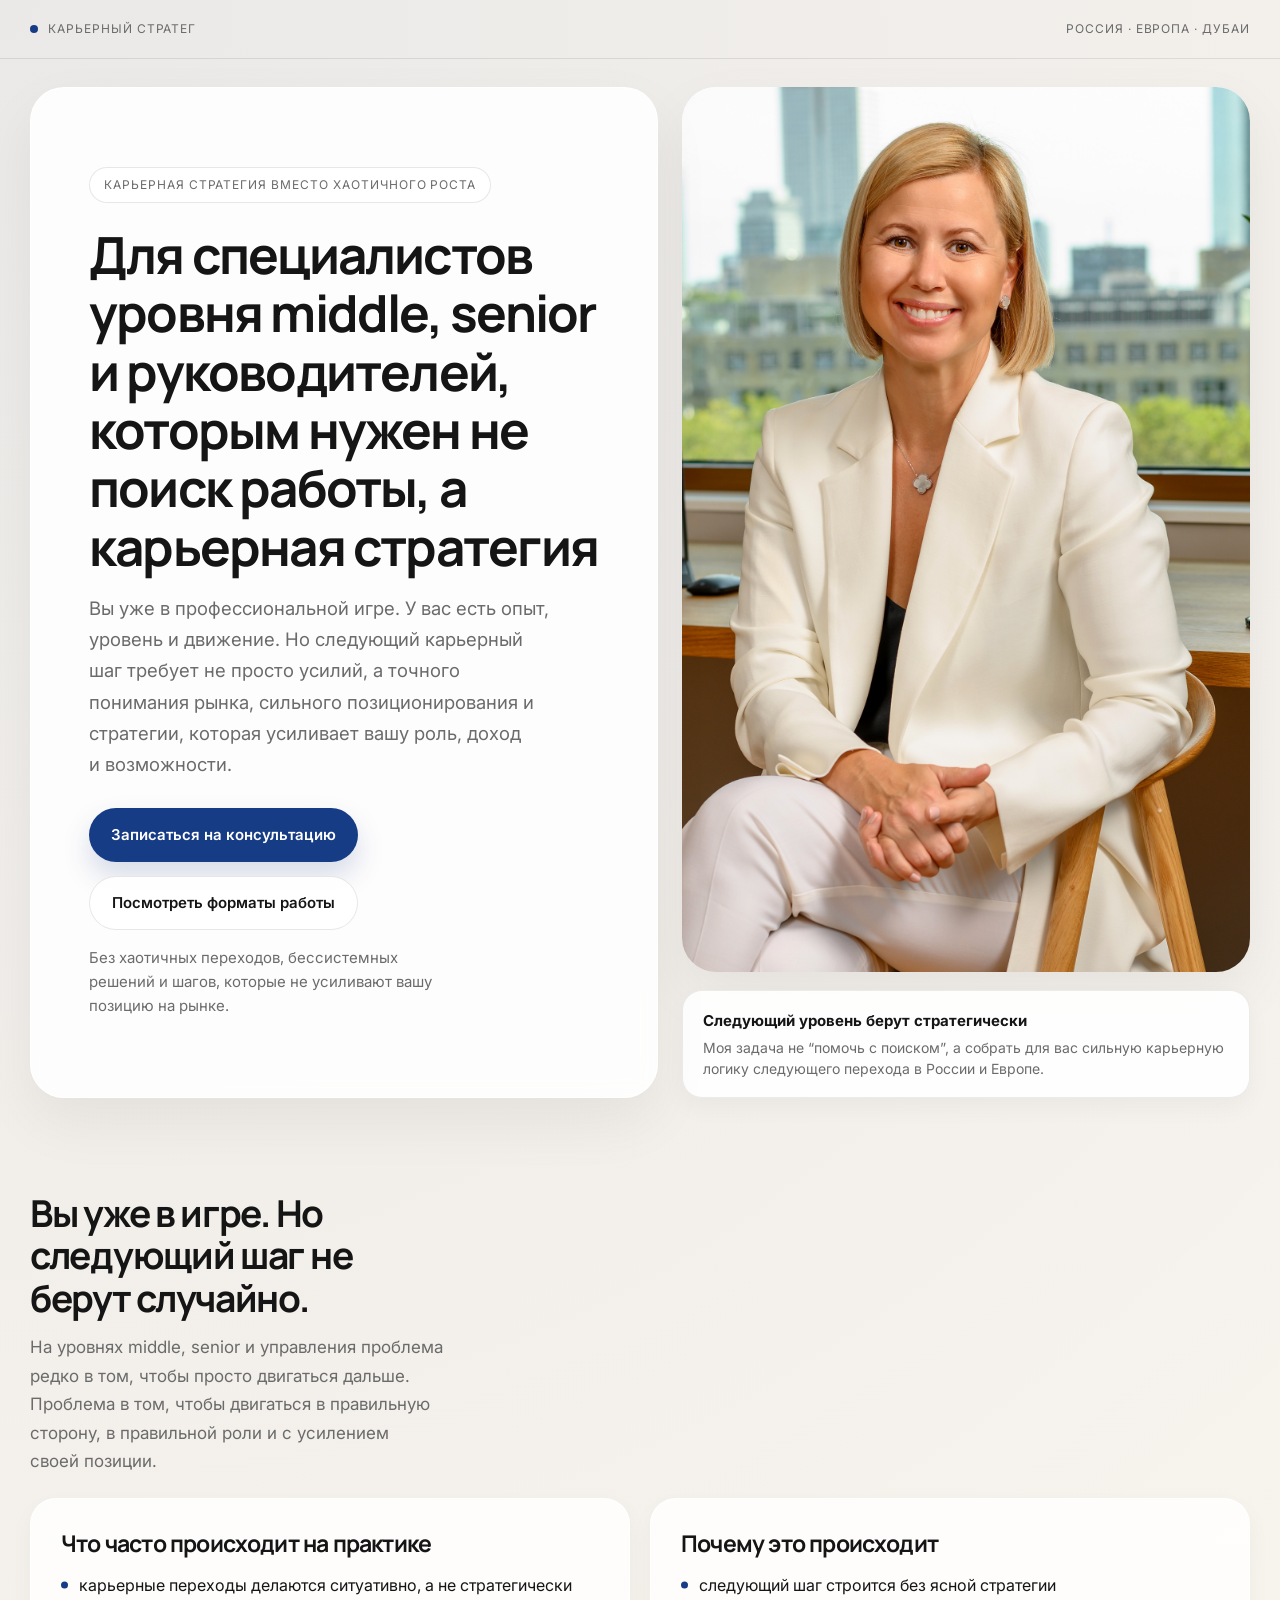
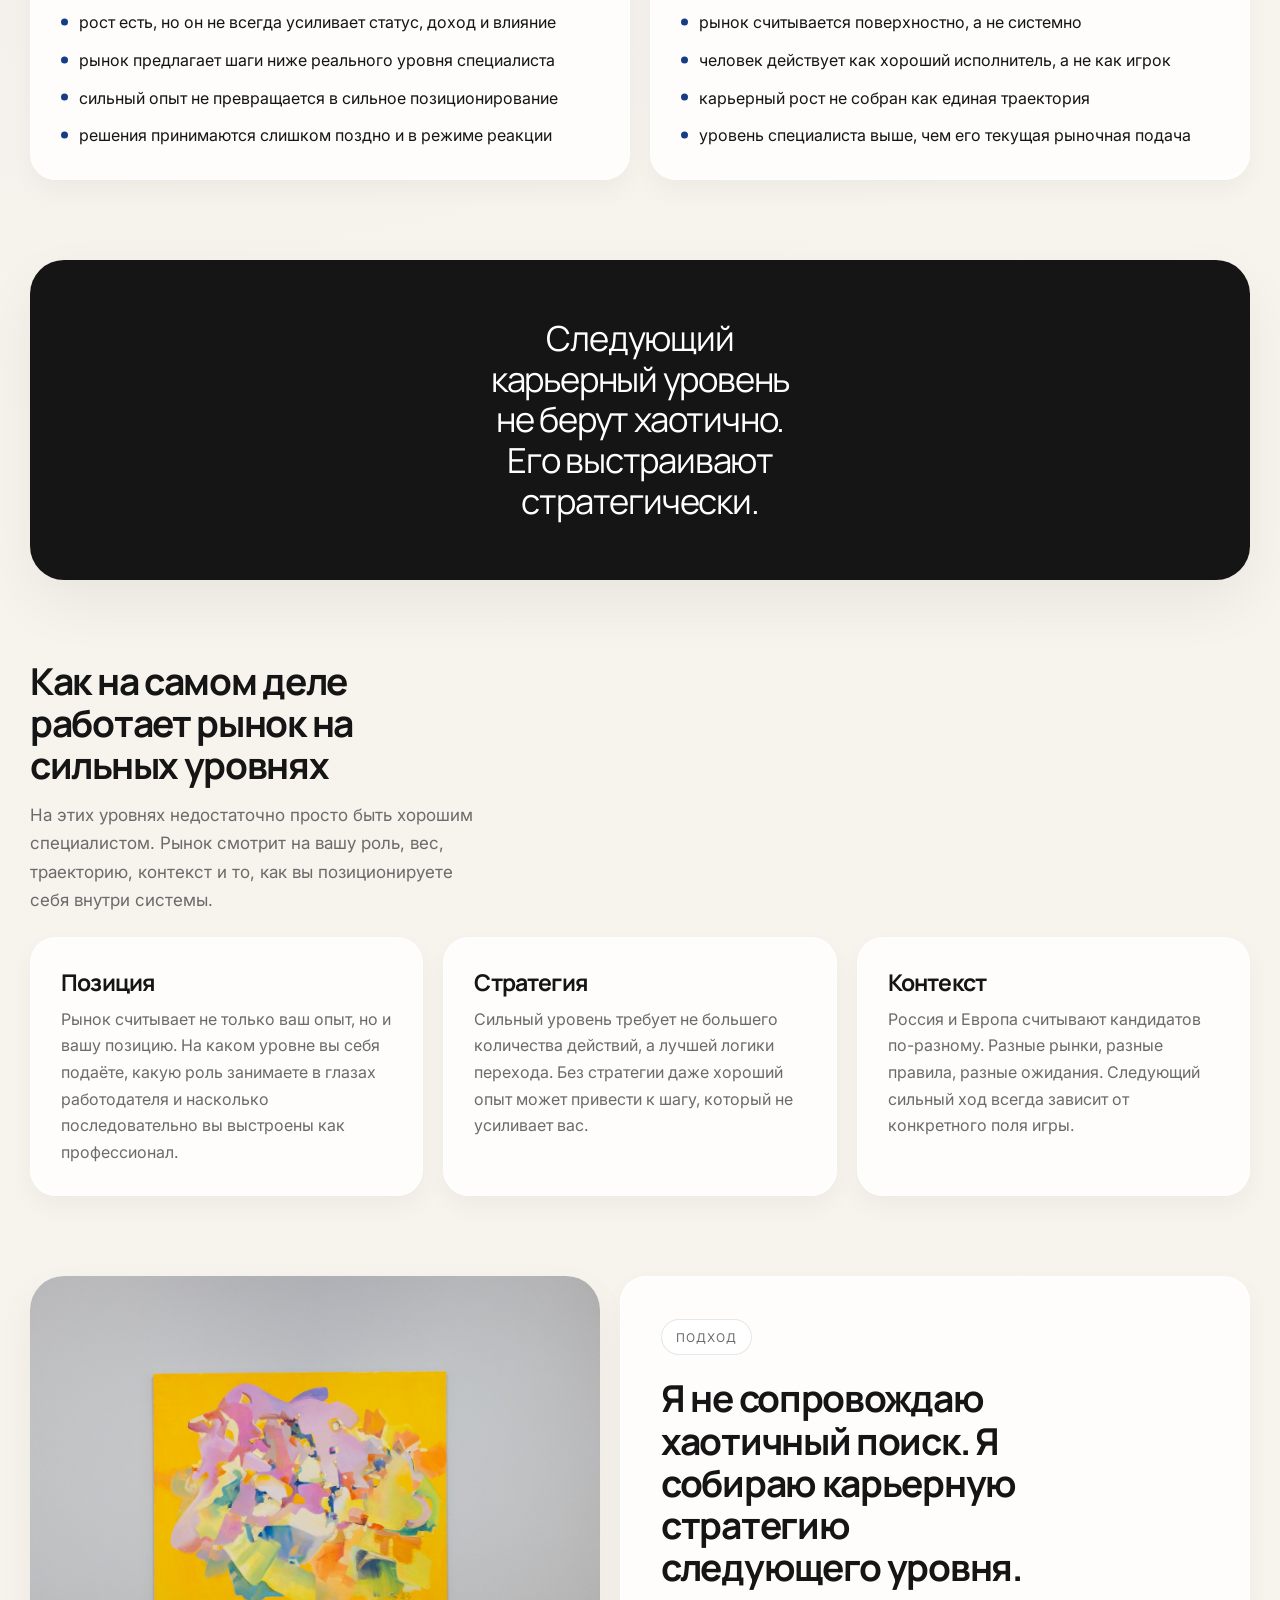
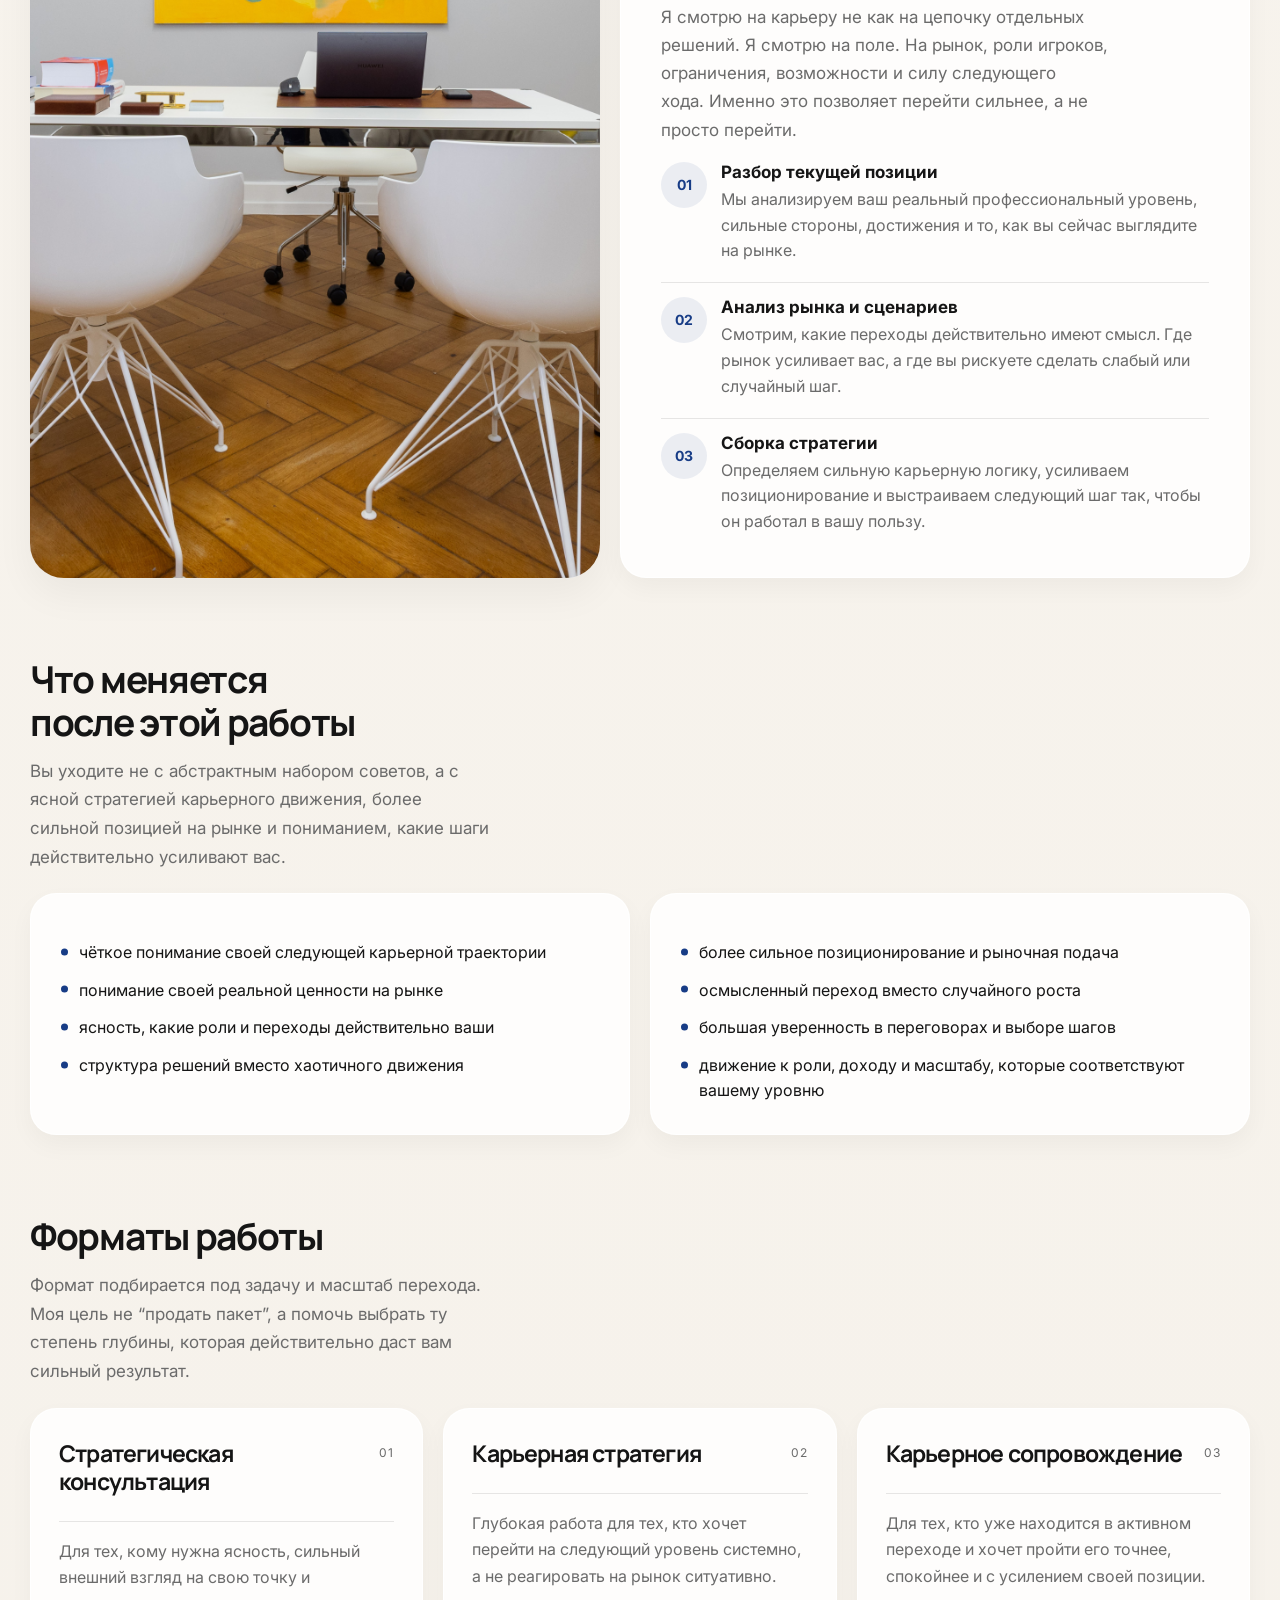
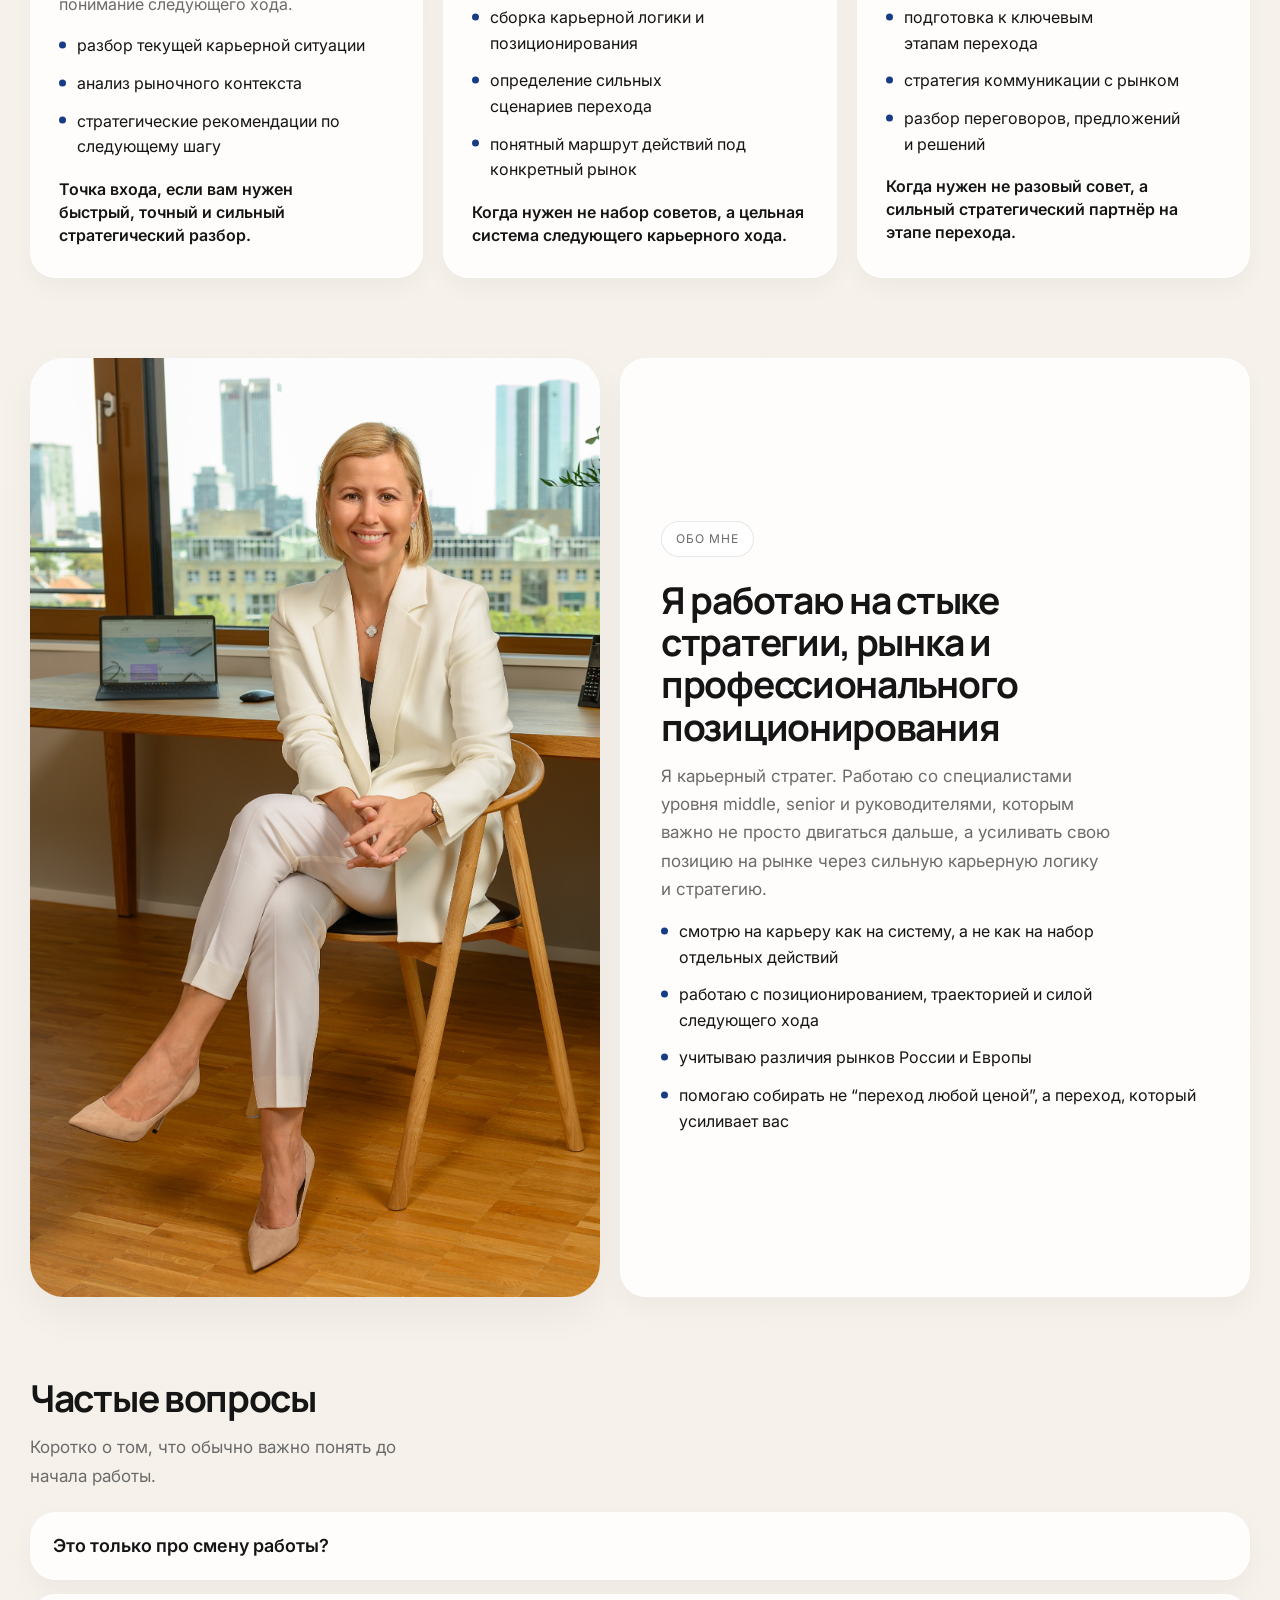
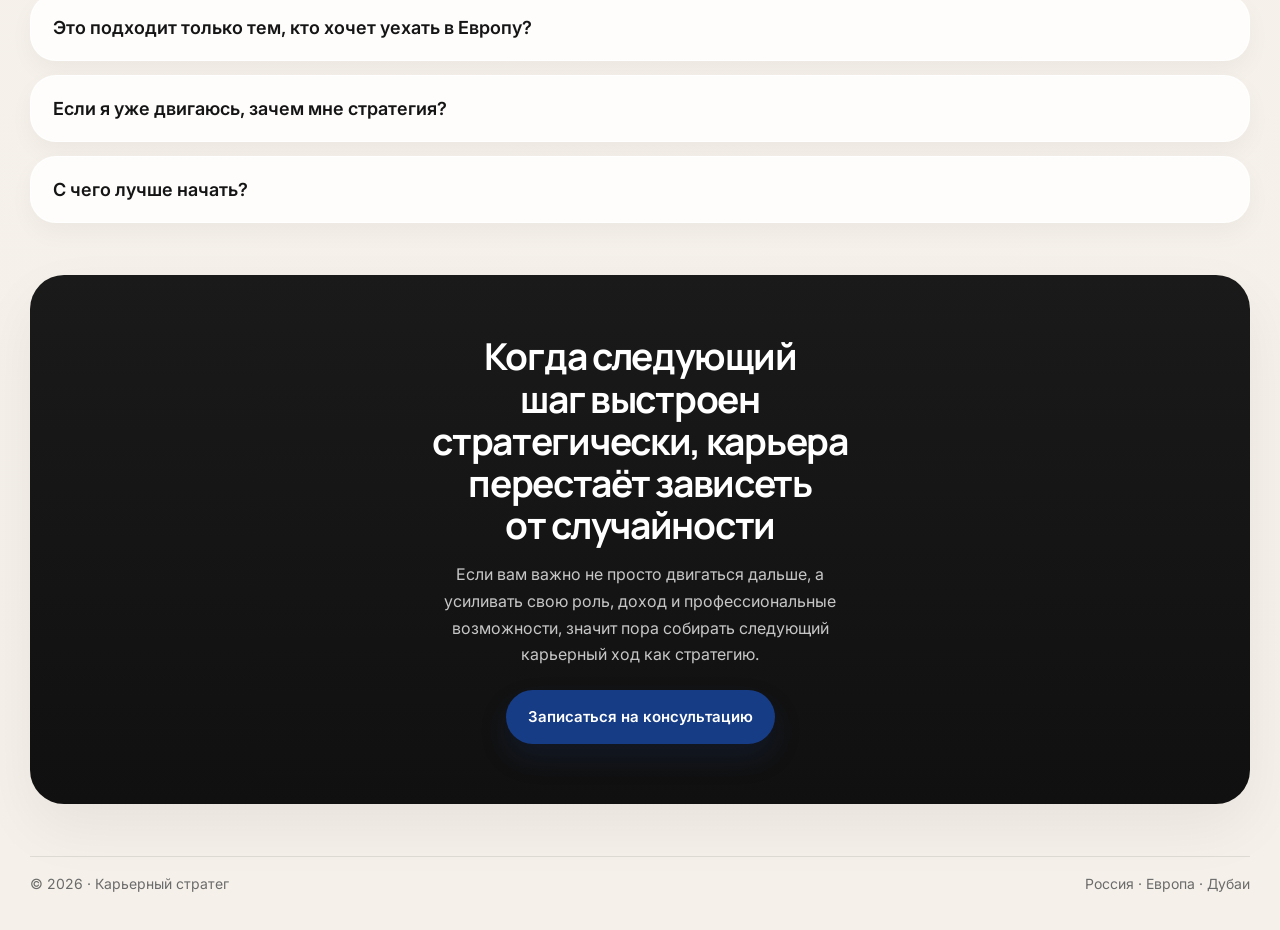
==== index.html @ 6b9dd69e "Update index.html" ====
<!doctype html>
<html lang="ru">
<head>
  <meta charset="utf-8">
  <meta name="viewport" content="width=device-width, initial-scale=1, viewport-fit=cover">
  <title>Карьерный стратег. Карьерная стратегия для специалистов уровня middle, senior и руководителей</title>
  <meta name="description" content="Карьерная стратегия для специалистов уровня middle, senior и руководителей. Помогаю выстраивать следующий карьерный шаг осмысленно, усиливать позицию на рынке и двигаться в России и Европе стратегически, а не хаотично.">

  <meta property="og:title" content="Карьерная стратегия для специалистов уровня middle, senior и руководителей">
  <meta property="og:description" content="Следующий карьерный шаг требует не хаотичных действий, а стратегии, понимания рынка и сильного позиционирования.">
  <meta property="og:image" content="photo_hero.jpg">
  <meta property="og:type" content="website">
  <meta property="og:url" content="https://yourname.github.io/your-repo/">

  <link rel="icon" type="image/png" href="favicon.png">
  <link rel="preconnect" href="https://fonts.gstatic.com" crossorigin>
  <link href="https://fonts.googleapis.com/css2?family=Inter:wght@400;500;600;700&family=Manrope:wght@500;600;700;800&display=swap" rel="stylesheet">

  <style>
    :root {
      --bg: #f5f1ea;
      --paper: #fbf8f3;
      --surface: rgba(255,255,255,0.88);
      --surface-solid: #ffffff;
      --text: #151515;
      --muted: #6b6b6b;
      --line: rgba(21,21,21,0.10);
      --accent: #173c86;
      --accent-dark: #12306c;
      --accent-soft: rgba(23,60,134,0.08);
      --shadow-xl: 0 24px 60px rgba(0,0,0,0.06);
      --shadow-lg: 0 16px 38px rgba(0,0,0,0.05);
      --shadow-md: 0 10px 24px rgba(0,0,0,0.04);
      --radius-xl: 34px;
      --radius-lg: 26px;
      --radius-md: 18px;
      --max: 1220px;
      --content: 700px;
    }

    * {
      box-sizing: border-box;
    }

    html {
      scroll-behavior: smooth;
    }

    body {
      margin: 0;
      font-family: "Inter", system-ui, -apple-system, BlinkMacSystemFont, "Segoe UI", sans-serif;
      color: var(--text);
      background:
        radial-gradient(circle at top left, rgba(23,60,134,0.06), transparent 28%),
        linear-gradient(180deg, #f8f4ee 0%, var(--bg) 100%);
      line-height: 1.6;
      -webkit-font-smoothing: antialiased;
      text-rendering: optimizeLegibility;
    }

    img {
      display: block;
      max-width: 100%;
    }

    a {
      color: inherit;
      text-decoration: none;
    }

    .wrap {
      width: min(100% - 32px, var(--max));
      margin: 0 auto;
    }

    .topbar {
      min-height: 58px;
      display: flex;
      align-items: center;
      justify-content: space-between;
      gap: 12px;
      font-size: 12px;
      color: var(--muted);
      text-transform: uppercase;
      letter-spacing: 0.08em;
    }

    .topbar-left {
      display: flex;
      align-items: center;
      gap: 10px;
    }

    .dot {
      width: 8px;
      height: 8px;
      border-radius: 999px;
      background: var(--accent);
      flex: 0 0 auto;
    }

    .separator {
      border-top: 1px solid var(--line);
    }

    h1, h2, h3 {
      margin: 0;
      font-family: "Manrope", "Inter", sans-serif;
      letter-spacing: -0.035em;
      line-height: 1.14;
      text-wrap: balance;
    }

    h1 {
      font-size: clamp(34px, 4vw, 54px);
      max-width: 15ch;
      margin-bottom: 18px;
    }

    h2 {
      font-size: clamp(26px, 2.9vw, 38px);
      max-width: 18ch;
      margin-bottom: 14px;
    }

    h3 {
      font-size: clamp(20px, 1.8vw, 24px);
      line-height: 1.22;
      margin-bottom: 10px;
    }

    p {
      margin: 0;
      text-wrap: pretty;
    }

    .hero {
      padding: 28px 0 54px;
    }

    .hero-shell {
      display: grid;
      grid-template-columns: 1.05fr 0.95fr;
      gap: 24px;
      align-items: stretch;
    }

    .hero-copy {
      min-height: 700px;
      border-radius: var(--radius-xl);
      padding: 60px 58px;
      background: var(--surface);
      border: 1px solid rgba(255,255,255,0.94);
      box-shadow: var(--shadow-xl);
      backdrop-filter: blur(8px);
      -webkit-backdrop-filter: blur(8px);
      display: flex;
      flex-direction: column;
      justify-content: center;
    }

    .eyebrow {
      display: inline-flex;
      width: fit-content;
      align-items: center;
      gap: 8px;
      min-height: 36px;
      padding: 0 14px;
      border-radius: 999px;
      border: 1px solid var(--line);
      background: rgba(255,255,255,0.92);
      color: var(--muted);
      font-size: 12px;
      text-transform: uppercase;
      letter-spacing: 0.08em;
      margin-bottom: 22px;
    }

    .hero-lead {
      max-width: 39ch;
      color: var(--muted);
      font-size: clamp(17px, 1.45vw, 20px);
      line-height: 1.68;
      margin-bottom: 28px;
    }

    .hero-note {
      max-width: 42ch;
      color: var(--muted);
      font-size: 15px;
      line-height: 1.6;
    }

    .cta-row {
      display: flex;
      flex-wrap: wrap;
      gap: 14px;
      margin-bottom: 16px;
    }

    .btn {
      display: inline-flex;
      align-items: center;
      justify-content: center;
      min-height: 54px;
      padding: 0 22px;
      border-radius: 999px;
      font-size: 15px;
      font-weight: 600;
      transition: transform 0.2s ease, background-color 0.2s ease, border-color 0.2s ease;
      white-space: nowrap;
    }

    .btn:hover {
      transform: translateY(-1px);
    }

    .btn-primary {
      background: var(--accent);
      color: #fff;
      box-shadow: 0 14px 28px rgba(23,60,134,0.18);
    }

    .btn-primary:hover {
      background: var(--accent-dark);
    }

    .btn-secondary {
      border: 1px solid var(--line);
      background: rgba(255,255,255,0.92);
      color: var(--text);
    }

    .hero-media {
      min-height: 700px;
      display: grid;
      grid-template-rows: 1fr auto;
      gap: 18px;
    }

    .hero-photo {
      overflow: hidden;
      border-radius: var(--radius-xl);
      box-shadow: var(--shadow-xl);
      background: var(--surface-solid);
    }

    .hero-photo img {
      width: 100%;
      height: 100%;
      object-fit: cover;
    }

    .hero-tag {
      padding: 18px 20px;
      border-radius: 20px;
      background: rgba(255,255,255,0.92);
      border: 1px solid rgba(21,21,21,0.08);
      box-shadow: var(--shadow-md);
    }

    .hero-tag strong {
      display: block;
      font-size: 15px;
      margin-bottom: 4px;
    }

    .hero-tag span {
      display: block;
      color: var(--muted);
      font-size: 14px;
      line-height: 1.5;
    }

    .section {
      padding: 40px 0;
    }

    .section-head {
      max-width: var(--content);
      margin-bottom: 22px;
    }

    .section-intro {
      max-width: 42ch;
      color: var(--muted);
      font-size: 17px;
      line-height: 1.68;
    }

    .split-2,
    .split-3,
    .image-text,
    .photo-section,
    .results-wrap,
    .services {
      display: grid;
      gap: 20px;
    }

    .split-2 {
      grid-template-columns: repeat(2, minmax(0, 1fr));
    }

    .split-3 {
      grid-template-columns: repeat(3, minmax(0, 1fr));
    }

    .box,
    .editorial-copy,
    .about-copy,
    .service,
    .faq details {
      background: rgba(255,255,255,0.84);
      border: 1px solid rgba(255,255,255,0.94);
      box-shadow: var(--shadow-md);
      border-radius: var(--radius-lg);
    }

    .box {
      padding: 30px;
    }

    .box p,
    .editorial-copy p,
    .about-copy p,
    .service p,
    .faq details p {
      color: var(--muted);
      line-height: 1.66;
    }

    .list {
      list-style: none;
      padding: 0;
      margin: 16px 0 0;
      display: grid;
      gap: 12px;
    }

    .list li {
      position: relative;
      padding-left: 18px;
      text-wrap: pretty;
    }

    .list li::before {
      content: "";
      position: absolute;
      left: 0;
      top: 0.74em;
      width: 7px;
      height: 7px;
      border-radius: 999px;
      background: var(--accent);
      transform: translateY(-50%);
    }

    .statement-band {
      background: #151515;
      color: #fff;
      border-radius: var(--radius-xl);
      padding: 58px 36px;
      box-shadow: var(--shadow-xl);
    }

    .statement-band p {
      max-width: 18ch;
      margin: 0 auto;
      text-align: center;
      font-family: "Manrope", sans-serif;
      font-size: clamp(24px, 2.7vw, 36px);
      line-height: 1.18;
      letter-spacing: -0.035em;
      text-wrap: balance;
    }

    .image-text,
    .photo-section {
      grid-template-columns: 0.95fr 1.05fr;
      align-items: stretch;
    }

    .editorial-image {
      overflow: hidden;
      border-radius: var(--radius-xl);
      box-shadow: var(--shadow-lg);
      min-height: 560px;
      background: var(--surface-solid);
    }

    .editorial-image img {
      width: 100%;
      height: 100%;
      object-fit: cover;
    }

    .editorial-copy,
    .about-copy {
      padding: 42px 40px;
      display: flex;
      flex-direction: column;
      justify-content: center;
    }

    .numbered {
      display: grid;
      gap: 18px;
      margin-top: 18px;
    }

    .numbered-item {
      display: grid;
      grid-template-columns: 46px 1fr;
      gap: 14px;
      align-items: start;
      padding-top: 14px;
      border-top: 1px solid var(--line);
    }

    .numbered-item:first-child {
      border-top: none;
      padding-top: 0;
    }

    .num {
      width: 46px;
      height: 46px;
      border-radius: 999px;
      display: inline-flex;
      align-items: center;
      justify-content: center;
      background: var(--accent-soft);
      color: var(--accent);
      font-weight: 700;
      font-size: 14px;
    }

    .num-copy strong {
      display: block;
      font-size: 17px;
      margin-bottom: 4px;
      line-height: 1.22;
    }

    .num-copy span {
      display: block;
      color: var(--muted);
      line-height: 1.62;
      text-wrap: pretty;
    }

    .services {
      grid-template-columns: repeat(3, minmax(0, 1fr));
    }

    .service {
      padding: 30px 28px;
      min-height: 100%;
    }

    .service-top {
      display: flex;
      justify-content: space-between;
      gap: 12px;
      align-items: start;
      margin-bottom: 16px;
      padding-bottom: 16px;
      border-bottom: 1px solid var(--line);
    }

    .service-id {
      font-size: 12px;
      text-transform: uppercase;
      letter-spacing: 0.08em;
      color: var(--muted);
      white-space: nowrap;
      margin-top: 4px;
    }

    .service-note {
      margin-top: 18px;
      font-weight: 600;
      color: var(--text);
      line-height: 1.44;
      text-wrap: pretty;
    }

    .results-wrap {
      grid-template-columns: 1fr 1fr;
    }

    .faq {
      display: grid;
      gap: 14px;
    }

    .faq details {
      padding: 20px 22px;
    }

    .faq summary {
      cursor: pointer;
      list-style: none;
      font-weight: 600;
      font-size: 18px;
      line-height: 1.4;
      text-wrap: pretty;
    }

    .faq summary::-webkit-details-marker {
      display: none;
    }

    .faq details p {
      margin-top: 14px;
    }

    .final {
      padding: 12px 0 52px;
    }

    .final-box {
      background: linear-gradient(180deg, #1a1a1a 0%, #101010 100%);
      color: #fff;
      border-radius: 34px;
      padding: 60px 28px;
      text-align: center;
      box-shadow: var(--shadow-xl);
    }

    .final-box h2 {
      max-width: 18ch;
      margin: 0 auto 14px;
      color: #fff;
    }

    .final-box p {
      max-width: 42ch;
      margin: 0 auto 22px;
      color: rgba(255,255,255,0.76);
      line-height: 1.68;
    }

    .footer {
      padding: 0 0 34px;
      color: var(--muted);
      font-size: 14px;
    }

    .footer-line {
      display: flex;
      justify-content: space-between;
      gap: 14px;
      flex-wrap: wrap;
      padding-top: 16px;
      border-top: 1px solid var(--line);
    }

    @media (max-width: 1120px) {
      .hero-shell,
      .image-text,
      .photo-section,
      .services,
      .results-wrap,
      .split-3 {
        grid-template-columns: 1fr;
      }

      .split-2 {
        grid-template-columns: 1fr;
      }

      .hero-copy,
      .hero-media,
      .editorial-image {
        min-height: unset;
      }

      h1 {
        max-width: 16ch;
      }
    }

    @media (max-width: 720px) {
      .wrap {
        width: min(100% - 20px, var(--max));
      }

      .topbar {
        min-height: 48px;
        font-size: 11px;
      }

      .hero {
        padding: 18px 0 30px;
      }

      .section {
        padding: 24px 0;
      }

      h1 {
        font-size: 34px;
        line-height: 1.16;
        max-width: 17ch;
      }

      h2 {
        font-size: 27px;
        line-height: 1.18;
        max-width: 19ch;
      }

      h3 {
        font-size: 20px;
        line-height: 1.22;
      }

      .hero-copy,
      .editorial-copy,
      .about-copy,
      .box,
      .service,
      .faq details,
      .final-box,
      .statement-band {
        padding: 22px;
        border-radius: 22px;
      }

      .hero-copy {
        min-height: unset;
      }

      .hero-media {
        min-height: unset;
      }

      .hero-photo,
      .editorial-image {
        min-height: 340px;
      }

      .hero-lead,
      .section-intro,
      .final-box p,
      .hero-note {
        font-size: 16px;
      }

      .cta-row {
        flex-direction: column;
      }

      .btn {
        width: 100%;
      }

      .numbered-item {
        grid-template-columns: 40px 1fr;
      }

      .num {
        width: 40px;
        height: 40px;
      }

      .statement-band p {
        font-size: 26px;
        max-width: 16ch;
      }

      .footer-line {
        flex-direction: column;
      }
    }
  </style>
</head>
<body>

  <div class="wrap topbar" role="banner">
    <div class="topbar-left">
      <span class="dot" aria-hidden="true"></span>
      <span>Карьерный стратег</span>
    </div>
    <span>Россия · Европа · Дубаи</span>
  </div>
  <div class="separator" aria-hidden="true"></div>

  <header class="hero wrap" id="home">
    <div class="hero-shell">
      <div class="hero-copy">
        <div class="eyebrow">Карьерная стратегия вместо хаотичного роста</div>
        <h1>Для специалистов уровня middle, senior и руководителей, которым нужен не поиск работы, а карьерная стратегия</h1>
        <p class="hero-lead">
          Вы уже в профессиональной игре. У вас есть опыт, уровень и движение. Но следующий карьерный шаг требует не просто усилий, а точного понимания рынка, сильного позиционирования и стратегии, которая усиливает вашу роль, доход и возможности.
        </p>
        <div class="cta-row">
          <a class="btn btn-primary" href="https://t.me/YOUR_TELEGRAM_LINK" rel="noopener">Записаться на консультацию</a>
          <a class="btn btn-secondary" href="#services">Посмотреть форматы работы</a>
        </div>
        <div class="hero-note">
          Без хаотичных переходов, бессистемных решений и шагов, которые не усиливают вашу позицию на рынке.
        </div>
      </div>

      <div class="hero-media">
        <div class="hero-photo">
          <img src="photo_hero.jpg" alt="Карьерный стратег. Консультационная страница для специалистов уровня middle, senior и руководителей">
        </div>
        <div class="hero-tag">
          <strong>Следующий уровень берут стратегически</strong>
          <span>Моя задача не “помочь с поиском”, а собрать для вас сильную карьерную логику следующего перехода в России и Европе.</span>
        </div>
      </div>
    </div>
  </header>

  <section class="section wrap" id="entry">
    <div class="section-head">
      <h2>Вы уже в игре. Но следующий шаг не берут случайно.</h2>
      <p class="section-intro">
        На уровнях middle, senior и управления проблема редко в том, чтобы просто двигаться дальше. Проблема в том, чтобы двигаться в правильную сторону, в правильной роли и с усилением своей позиции.
      </p>
    </div>

    <div class="split-2">
      <div class="box">
        <h3>Что часто происходит на практике</h3>
        <ul class="list">
          <li>карьерные переходы делаются ситуативно, а не стратегически</li>
          <li>рост есть, но он не всегда усиливает статус, доход и влияние</li>
          <li>рынок предлагает шаги ниже реального уровня специалиста</li>
          <li>сильный опыт не превращается в сильное позиционирование</li>
          <li>решения принимаются слишком поздно и в режиме реакции</li>
        </ul>
      </div>

      <div class="box">
        <h3>Почему это происходит</h3>
        <ul class="list">
          <li>следующий шаг строится без ясной стратегии</li>
          <li>рынок считывается поверхностно, а не системно</li>
          <li>человек действует как хороший исполнитель, а не как игрок</li>
          <li>карьерный рост не собран как единая траектория</li>
          <li>уровень специалиста выше, чем его текущая рыночная подача</li>
        </ul>
      </div>
    </div>
  </section>

  <section class="section wrap" id="statement">
    <div class="statement-band">
      <p>Следующий карьерный уровень не берут хаотично. Его выстраивают стратегически.</p>
    </div>
  </section>

  <section class="section wrap" id="market">
    <div class="section-head">
      <h2>Как на самом деле работает рынок на сильных уровнях</h2>
      <p class="section-intro">
        На этих уровнях недостаточно просто быть хорошим специалистом. Рынок смотрит на вашу роль, вес, траекторию, контекст и то, как вы позиционируете себя внутри системы.
      </p>
    </div>

    <div class="split-3">
      <div class="box">
        <h3>Позиция</h3>
        <p>Рынок считывает не только ваш опыт, но и вашу позицию. На каком уровне вы себя подаёте, какую роль занимаете в глазах работодателя и насколько последовательно вы выстроены как профессионал.</p>
      </div>

      <div class="box">
        <h3>Стратегия</h3>
        <p>Сильный уровень требует не большего количества действий, а лучшей логики перехода. Без стратегии даже хороший опыт может привести к шагу, который не усиливает вас.</p>
      </div>

      <div class="box">
        <h3>Контекст</h3>
        <p>Россия и Европа считывают кандидатов по-разному. Разные рынки, разные правила, разные ожидания. Следующий сильный ход всегда зависит от конкретного поля игры.</p>
      </div>
    </div>
  </section>

  <section class="section wrap" id="approach">
    <div class="image-text">
      <div class="editorial-image">
        <img src="photo_consult.jpg" alt="Рабочее пространство карьерного стратега">
      </div>

      <div class="editorial-copy">
        <div class="eyebrow">Подход</div>
        <h2>Я не сопровождаю хаотичный поиск. Я собираю карьерную стратегию следующего уровня.</h2>
        <p class="section-intro" style="max-width:42ch;">
          Я смотрю на карьеру не как на цепочку отдельных решений. Я смотрю на поле. На рынок, роли игроков, ограничения, возможности и силу следующего хода. Именно это позволяет перейти сильнее, а не просто перейти.
        </p>

        <div class="numbered">
          <div class="numbered-item">
            <div class="num">01</div>
            <div class="num-copy">
              <strong>Разбор текущей позиции</strong>
              <span>Мы анализируем ваш реальный профессиональный уровень, сильные стороны, достижения и то, как вы сейчас выглядите на рынке.</span>
            </div>
          </div>

          <div class="numbered-item">
            <div class="num">02</div>
            <div class="num-copy">
              <strong>Анализ рынка и сценариев</strong>
              <span>Смотрим, какие переходы действительно имеют смысл. Где рынок усиливает вас, а где вы рискуете сделать слабый или случайный шаг.</span>
            </div>
          </div>

          <div class="numbered-item">
            <div class="num">03</div>
            <div class="num-copy">
              <strong>Сборка стратегии</strong>
              <span>Определяем сильную карьерную логику, усиливаем позиционирование и выстраиваем следующий шаг так, чтобы он работал в вашу пользу.</span>
            </div>
          </div>
        </div>
      </div>
    </div>
  </section>

  <section class="section wrap" id="results">
    <div class="section-head">
      <h2>Что меняется после этой работы</h2>
      <p class="section-intro">
        Вы уходите не с абстрактным набором советов, а с ясной стратегией карьерного движения, более сильной позицией на рынке и пониманием, какие шаги действительно усиливают вас.
      </p>
    </div>

    <div class="results-wrap">
      <div class="box">
        <ul class="list">
          <li>чёткое понимание своей следующей карьерной траектории</li>
          <li>понимание своей реальной ценности на рынке</li>
          <li>ясность, какие роли и переходы действительно ваши</li>
          <li>структура решений вместо хаотичного движения</li>
        </ul>
      </div>

      <div class="box">
        <ul class="list">
          <li>более сильное позиционирование и рыночная подача</li>
          <li>осмысленный переход вместо случайного роста</li>
          <li>большая уверенность в переговорах и выборе шагов</li>
          <li>движение к роли, доходу и масштабу, которые соответствуют вашему уровню</li>
        </ul>
      </div>
    </div>
  </section>

  <section class="section wrap" id="services">
    <div class="section-head">
      <h2>Форматы работы</h2>
      <p class="section-intro">
        Формат подбирается под задачу и масштаб перехода. Моя цель не “продать пакет”, а помочь выбрать ту степень глубины, которая действительно даст вам сильный результат.
      </p>
    </div>

    <div class="services">
      <article class="service">
        <div class="service-top">
          <h3>Стратегическая консультация</h3>
          <span class="service-id">01</span>
        </div>
        <p>Для тех, кому нужна ясность, сильный внешний взгляд на свою точку и понимание следующего хода.</p>
        <ul class="list">
          <li>разбор текущей карьерной ситуации</li>
          <li>анализ рыночного контекста</li>
          <li>стратегические рекомендации по следующему шагу</li>
        </ul>
        <div class="service-note">Точка входа, если вам нужен быстрый, точный и сильный стратегический разбор.</div>
      </article>

      <article class="service">
        <div class="service-top">
          <h3>Карьерная стратегия</h3>
          <span class="service-id">02</span>
        </div>
        <p>Глубокая работа для тех, кто хочет перейти на следующий уровень системно, а не реагировать на рынок ситуативно.</p>
        <ul class="list">
          <li>сборка карьерной логики и позиционирования</li>
          <li>определение сильных сценариев перехода</li>
          <li>понятный маршрут действий под конкретный рынок</li>
        </ul>
        <div class="service-note">Когда нужен не набор советов, а цельная система следующего карьерного хода.</div>
      </article>

      <article class="service">
        <div class="service-top">
          <h3>Карьерное сопровождение</h3>
          <span class="service-id">03</span>
        </div>
        <p>Для тех, кто уже находится в активном переходе и хочет пройти его точнее, спокойнее и с усилением своей позиции.</p>
        <ul class="list">
          <li>подготовка к ключевым этапам перехода</li>
          <li>стратегия коммуникации с рынком</li>
          <li>разбор переговоров, предложений и решений</li>
        </ul>
        <div class="service-note">Когда нужен не разовый совет, а сильный стратегический партнёр на этапе перехода.</div>
      </article>
    </div>
  </section>

  <section class="section wrap" id="about">
    <div class="photo-section">
      <div class="editorial-image">
        <img src="photo_natalia.jpg" alt="Карьерный стратег. Фото эксперта">
      </div>

      <div class="about-copy">
        <div class="eyebrow">Обо мне</div>
        <h2>Я работаю на стыке стратегии, рынка и профессионального позиционирования</h2>
        <p class="section-intro" style="max-width:42ch;">
          Я карьерный стратег. Работаю со специалистами уровня middle, senior и руководителями, которым важно не просто двигаться дальше, а усиливать свою позицию на рынке через сильную карьерную логику и стратегию.
        </p>
        <ul class="list">
          <li>смотрю на карьеру как на систему, а не как на набор отдельных действий</li>
          <li>работаю с позиционированием, траекторией и силой следующего хода</li>
          <li>учитываю различия рынков России и Европы</li>
          <li>помогаю собирать не “переход любой ценой”, а переход, который усиливает вас</li>
        </ul>
      </div>
    </div>
  </section>

  <section class="section wrap" id="faq">
    <div class="section-head">
      <h2>Частые вопросы</h2>
      <p class="section-intro">
        Коротко о том, что обычно важно понять до начала работы.
      </p>
    </div>

    <div class="faq">
      <details>
        <summary>Это только про смену работы?</summary>
        <p>Нет. Это про карьерную стратегию шире. Про следующий шаг, усиление позиции, выбор правильного рынка, повышение дохода, изменение роли и осмысленную траекторию роста.</p>
      </details>

      <details>
        <summary>Это подходит только тем, кто хочет уехать в Европу?</summary>
        <p>Нет. Работа строится как под российский рынок, так и под европейский контекст. Всё зависит от вашей цели, уровня и того, где следующий шаг будет для вас сильнее.</p>
      </details>

      <details>
        <summary>Если я уже двигаюсь, зачем мне стратегия?</summary>
        <p>Потому что движение и усиление, это не одно и то же. На сильных уровнях важен не просто следующий шаг, а его качество, направление и рыночный эффект.</p>
      </details>

      <details>
        <summary>С чего лучше начать?</summary>
        <p>Лучше всего начать со стратегической консультации. Она помогает увидеть картину целиком, убрать хаос и понять, какой формат работы действительно нужен именно вам.</p>
      </details>
    </div>
  </section>

  <section class="final wrap" id="final">
    <div class="final-box">
      <h2>Когда следующий шаг выстроен стратегически, карьера перестаёт зависеть от случайности</h2>
      <p>
        Если вам важно не просто двигаться дальше, а усиливать свою роль, доход и профессиональные возможности, значит пора собирать следующий карьерный ход как стратегию.
      </p>
      <div class="cta-row" style="justify-content:center; margin-bottom:0;">
        <a class="btn btn-primary" href="https://t.me/YOUR_TELEGRAM_LINK" rel="noopener">Записаться на консультацию</a>
      </div>
    </div>
  </section>

  <footer class="footer wrap">
    <div class="footer-line">
      <span>© 2026 · Карьерный стратег</span>
      <span>Россия · Европа · Дубаи</span>
    </div>
  </footer>

</body>
</html>
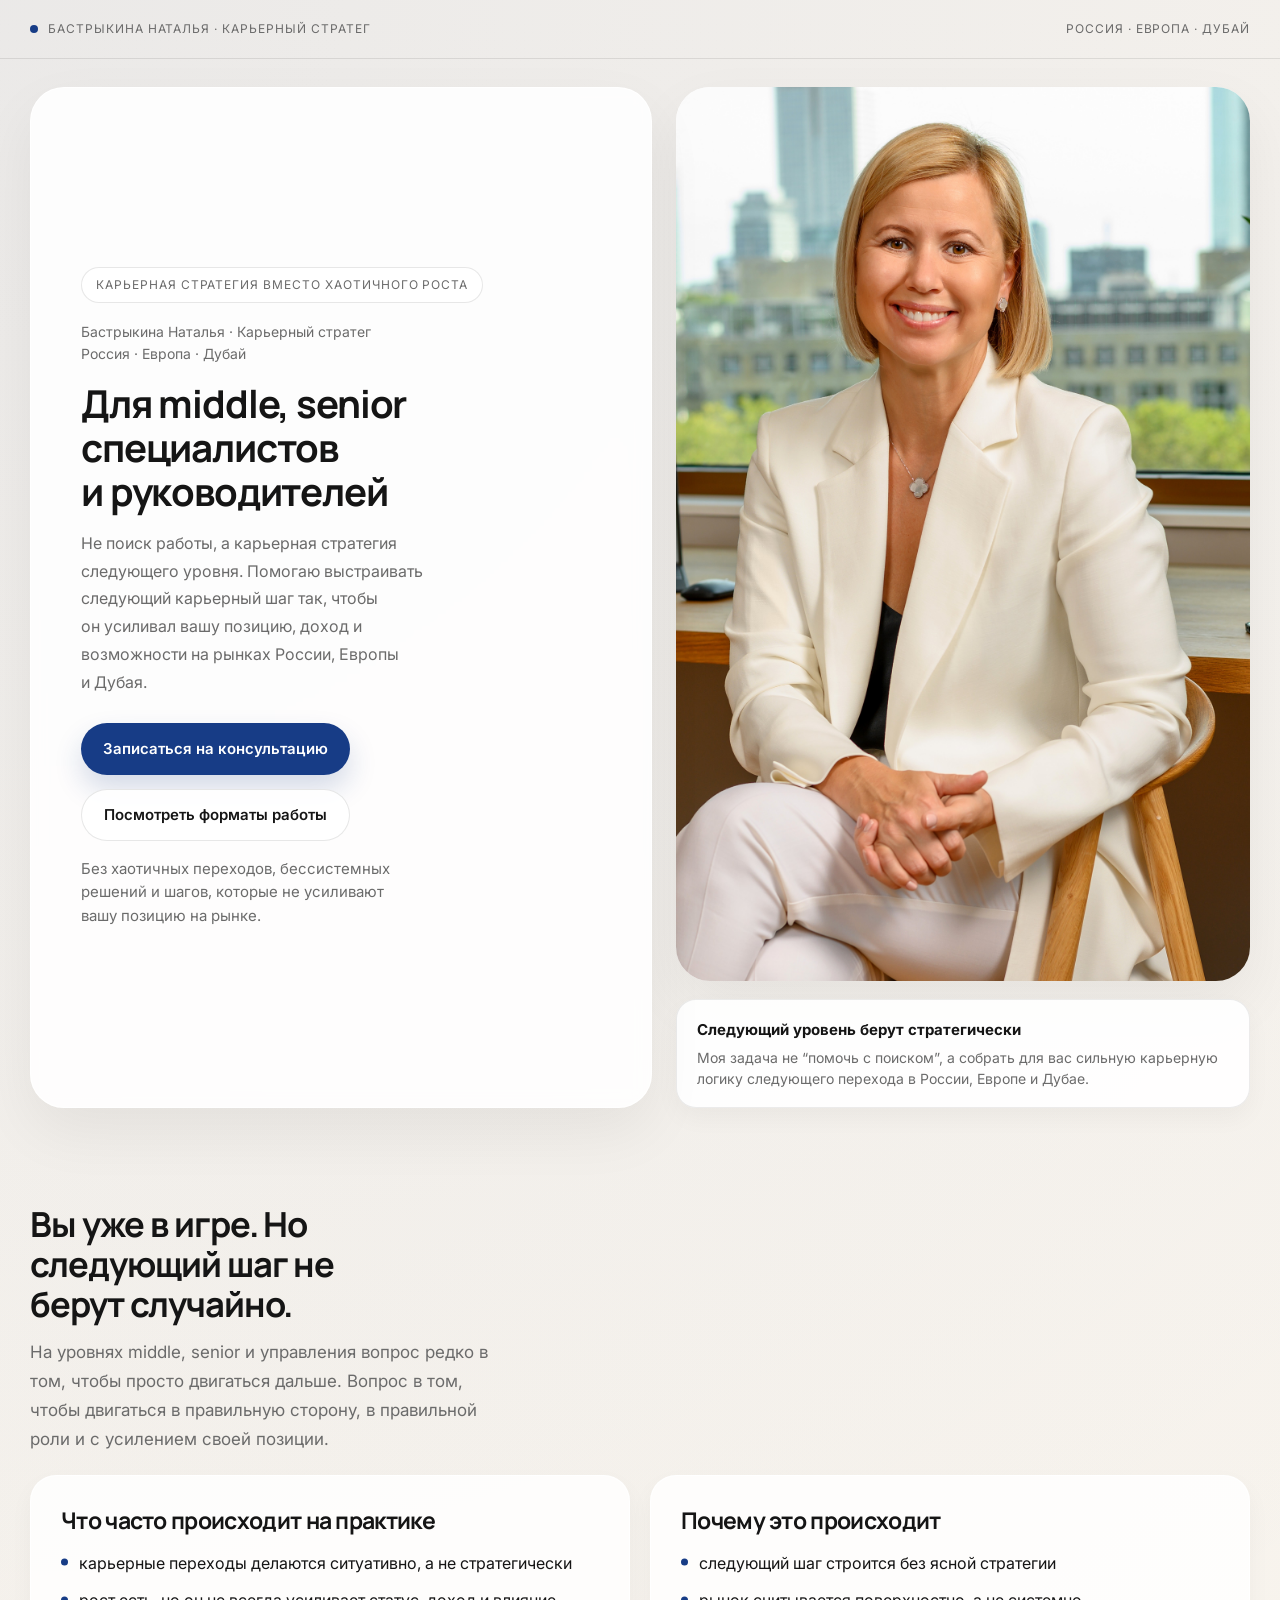
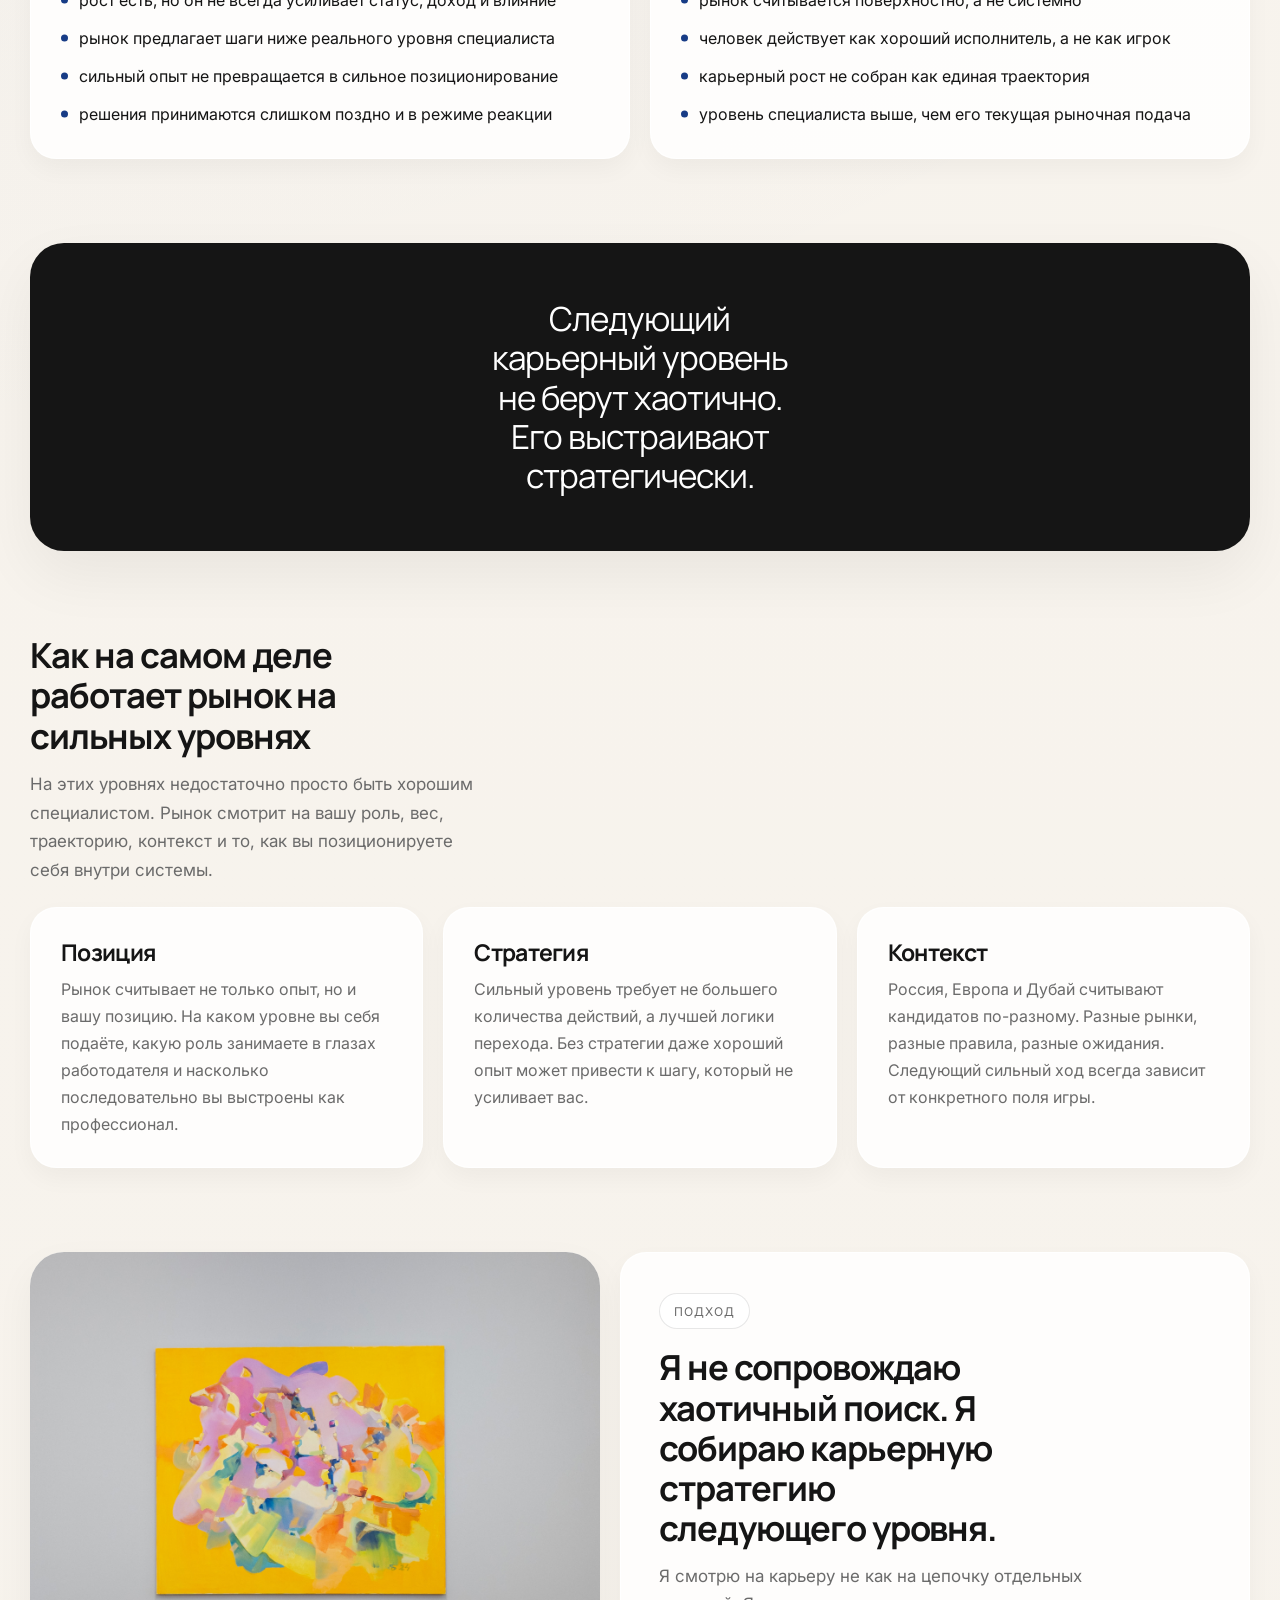
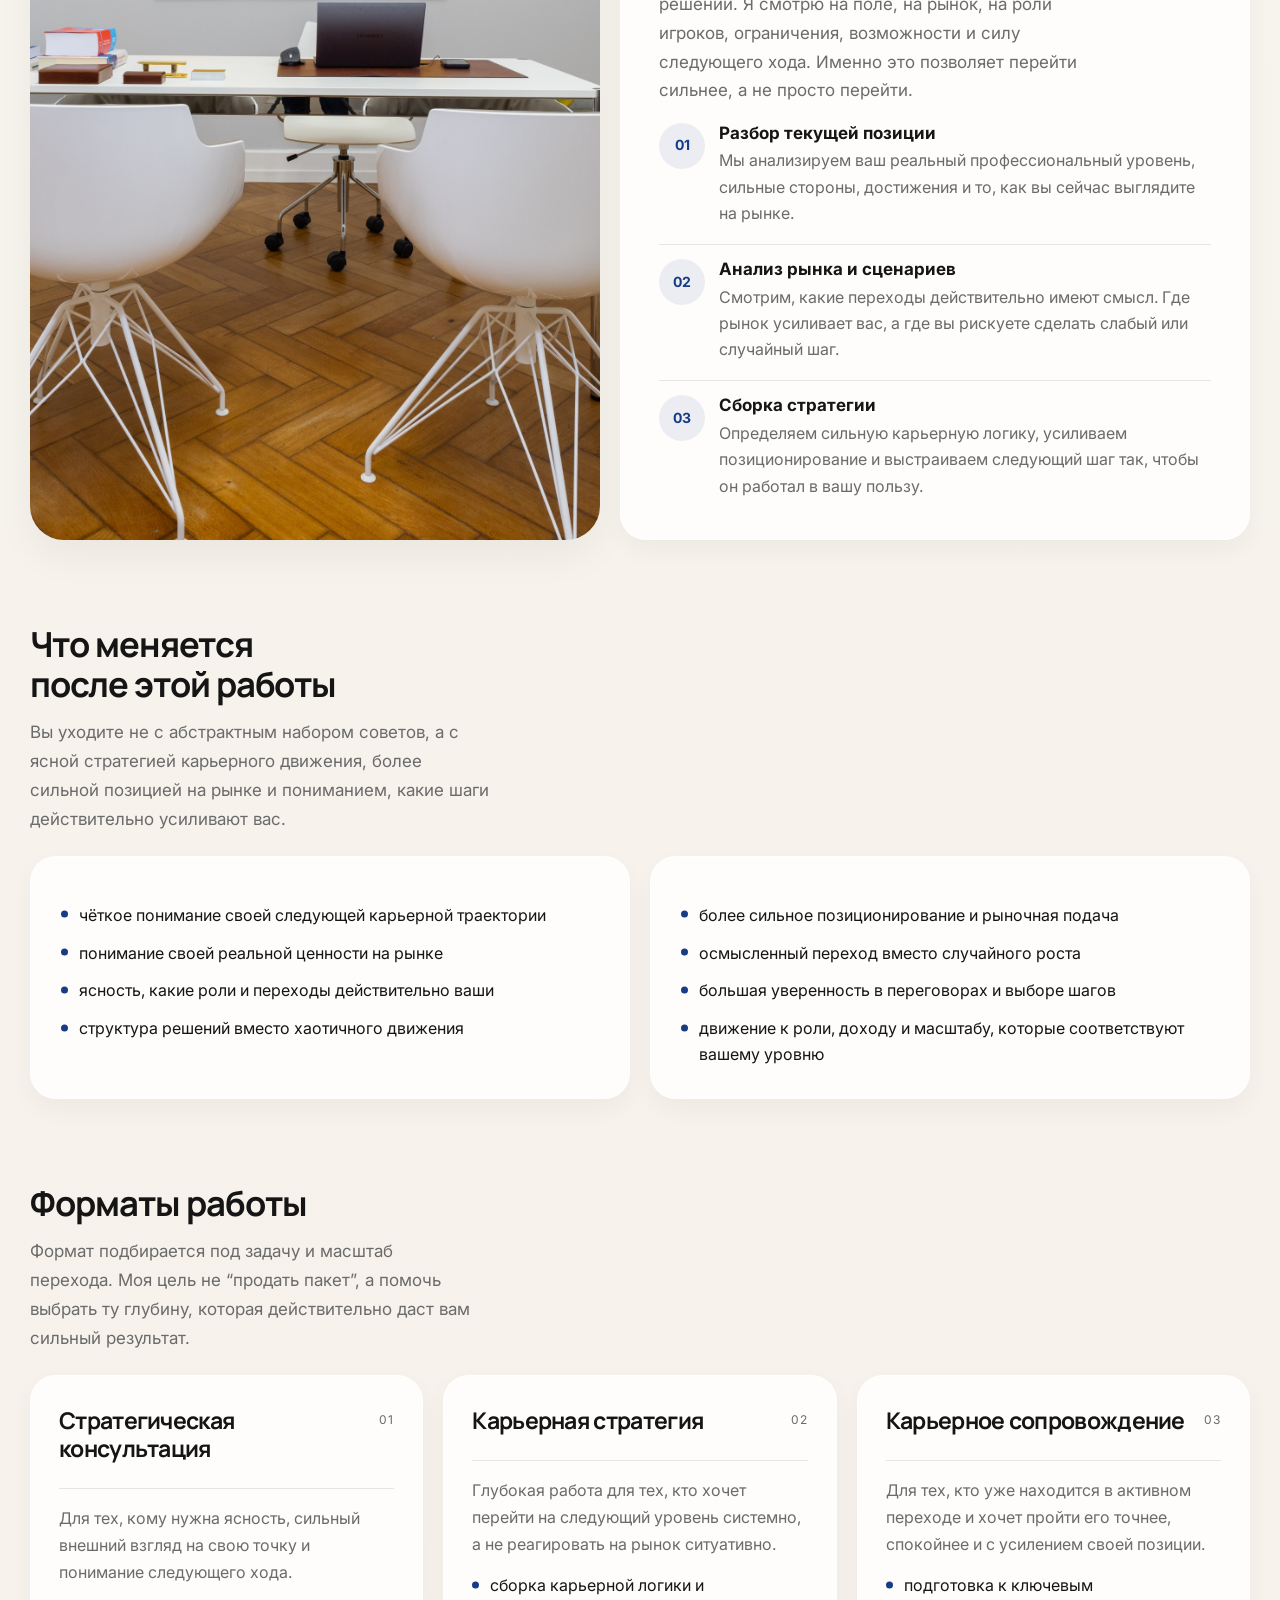
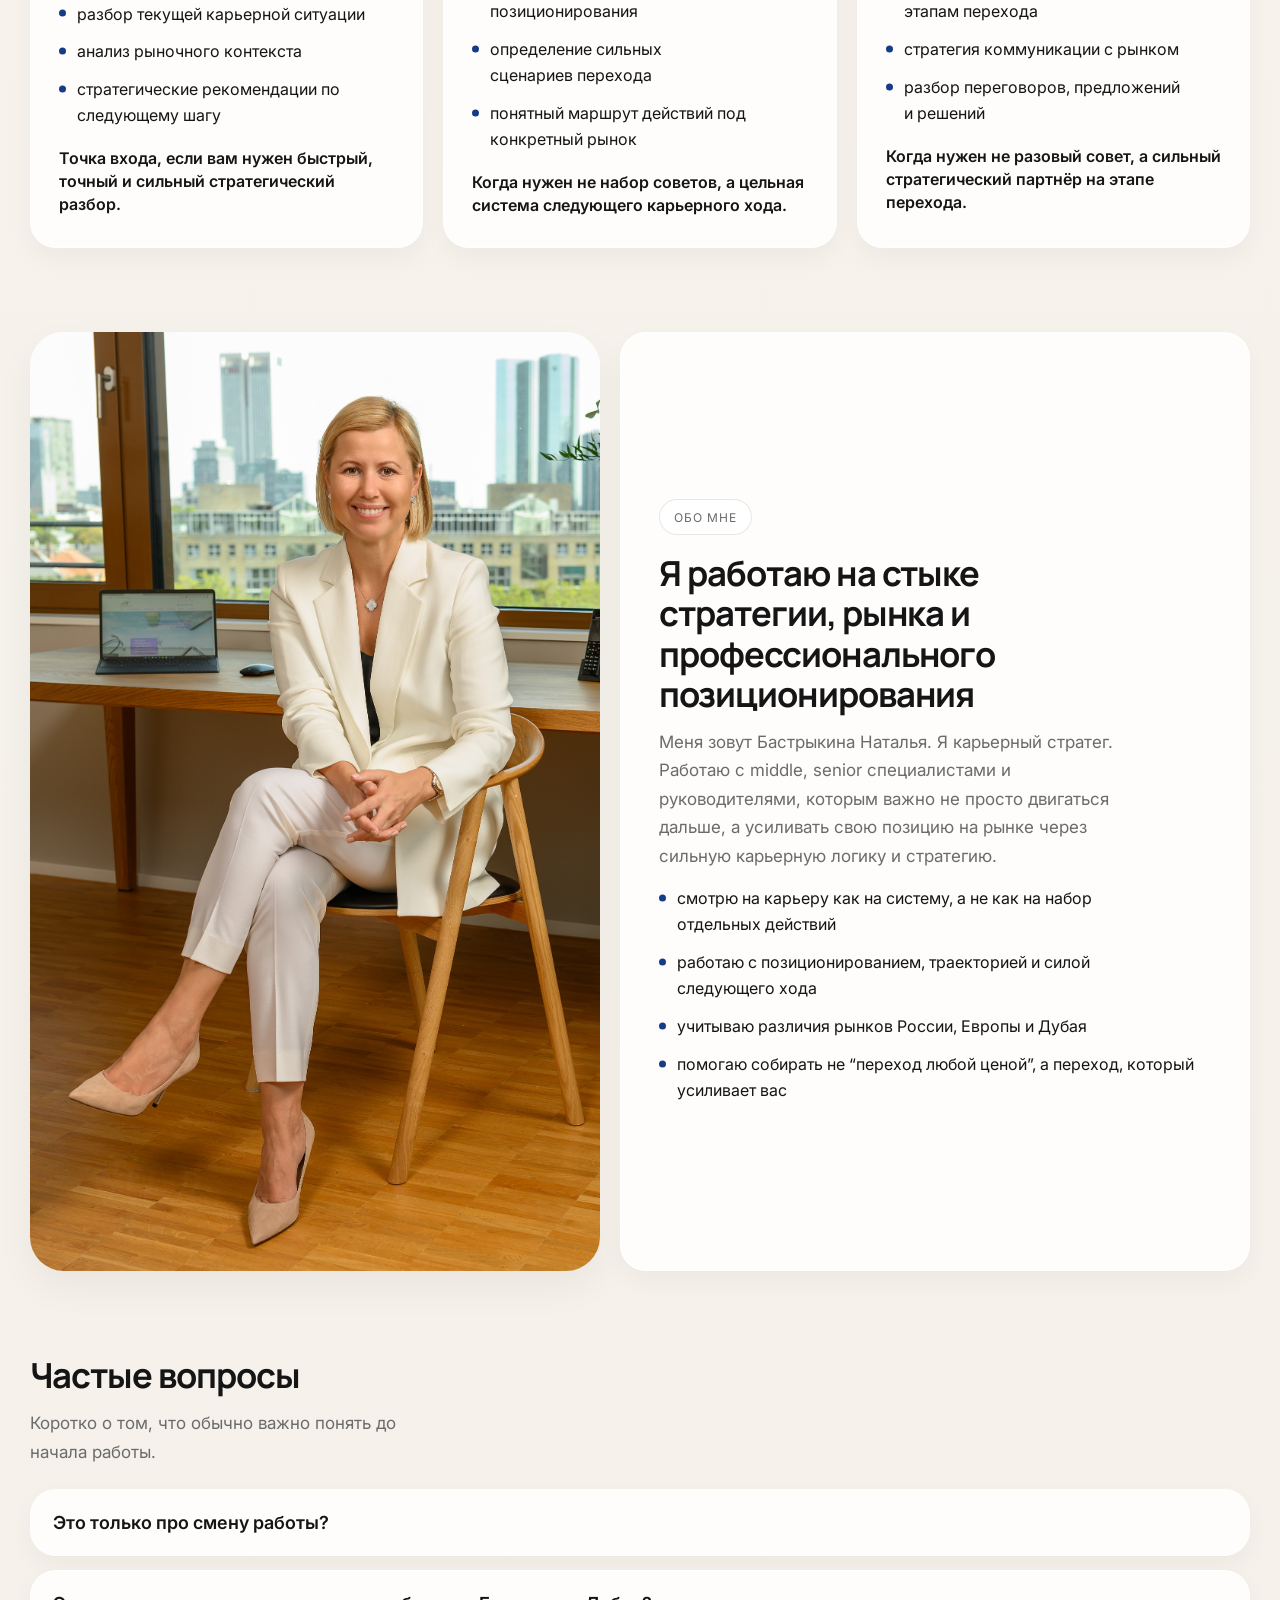
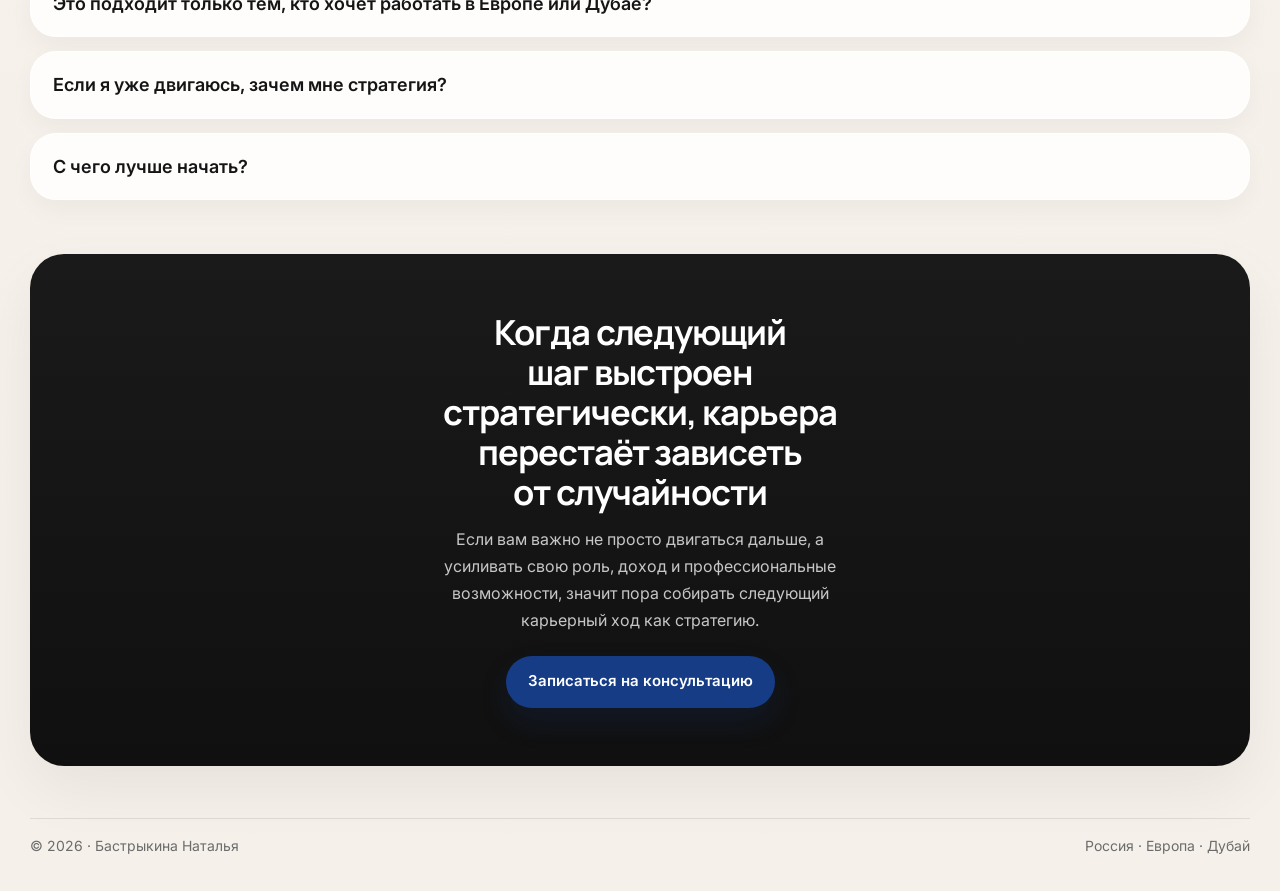
==== commit 0958c070: "Update index.html" ====
--- a/index.html
+++ b/index.html
@@ -3,11 +3,11 @@
 <head>
   <meta charset="utf-8">
   <meta name="viewport" content="width=device-width, initial-scale=1, viewport-fit=cover">
-  <title>Карьерный стратег. Карьерная стратегия для специалистов уровня middle, senior и руководителей</title>
-  <meta name="description" content="Карьерная стратегия для специалистов уровня middle, senior и руководителей. Помогаю выстраивать следующий карьерный шаг осмысленно, усиливать позицию на рынке и двигаться в России и Европе стратегически, а не хаотично.">
-
-  <meta property="og:title" content="Карьерная стратегия для специалистов уровня middle, senior и руководителей">
-  <meta property="og:description" content="Следующий карьерный шаг требует не хаотичных действий, а стратегии, понимания рынка и сильного позиционирования.">
+  <title>Бастрыкина Наталья. Карьерная стратегия для middle, senior специалистов и руководителей</title>
+  <meta name="description" content="Бастрыкина Наталья. Карьерная стратегия для middle, senior специалистов и руководителей. Помогаю выстраивать следующий карьерный шаг осмысленно, усиливать позицию на рынке и двигаться в России, Европе и Дубае стратегически, а не хаотично.">
+
+  <meta property="og:title" content="Бастрыкина Наталья. Карьерная стратегия">
+  <meta property="og:description" content="Карьерная стратегия для middle, senior специалистов и руководителей. Следующий карьерный шаг требует не хаотичных действий, а стратегии, понимания рынка и сильного позиционирования.">
   <meta property="og:image" content="photo_hero.jpg">
   <meta property="og:type" content="website">
   <meta property="og:url" content="https://yourname.github.io/your-repo/">
@@ -19,7 +19,6 @@
   <style>
     :root {
       --bg: #f5f1ea;
-      --paper: #fbf8f3;
       --surface: rgba(255,255,255,0.88);
       --surface-solid: #ffffff;
       --text: #151515;
@@ -33,9 +32,9 @@
       --shadow-md: 0 10px 24px rgba(0,0,0,0.04);
       --radius-xl: 34px;
       --radius-lg: 26px;
-      --radius-md: 18px;
       --max: 1220px;
       --content: 700px;
+      --measure: 35ch;
     }
 
     * {
@@ -53,7 +52,7 @@
       background:
         radial-gradient(circle at top left, rgba(23,60,134,0.06), transparent 28%),
         linear-gradient(180deg, #f8f4ee 0%, var(--bg) 100%);
-      line-height: 1.6;
+      line-height: 1.62;
       -webkit-font-smoothing: antialiased;
       text-rendering: optimizeLegibility;
     }
@@ -66,6 +65,12 @@
     a {
       color: inherit;
       text-decoration: none;
+    }
+
+    p, li, summary, span {
+      overflow-wrap: break-word;
+      hyphens: auto;
+      text-wrap: pretty;
     }
 
     .wrap {
@@ -106,32 +111,32 @@
     h1, h2, h3 {
       margin: 0;
       font-family: "Manrope", "Inter", sans-serif;
-      letter-spacing: -0.035em;
+      letter-spacing: -0.03em;
+      text-wrap: balance;
+    }
+
+    h1 {
+      font-size: clamp(28px, 3vw, 42px);
       line-height: 1.14;
-      text-wrap: balance;
-    }
-
-    h1 {
-      font-size: clamp(34px, 4vw, 54px);
-      max-width: 15ch;
-      margin-bottom: 18px;
+      max-width: 14ch;
+      margin-bottom: 16px;
     }
 
     h2 {
-      font-size: clamp(26px, 2.9vw, 38px);
+      font-size: clamp(24px, 2.7vw, 36px);
+      line-height: 1.16;
       max-width: 18ch;
       margin-bottom: 14px;
     }
 
     h3 {
-      font-size: clamp(20px, 1.8vw, 24px);
+      font-size: clamp(19px, 1.8vw, 23px);
       line-height: 1.22;
       margin-bottom: 10px;
     }
 
     p {
       margin: 0;
-      text-wrap: pretty;
     }
 
     .hero {
@@ -140,15 +145,15 @@
 
     .hero-shell {
       display: grid;
-      grid-template-columns: 1.05fr 0.95fr;
+      grid-template-columns: 1.04fr 0.96fr;
       gap: 24px;
       align-items: stretch;
     }
 
     .hero-copy {
-      min-height: 700px;
+      min-height: 690px;
       border-radius: var(--radius-xl);
-      padding: 60px 58px;
+      padding: 54px 50px;
       background: var(--surface);
       border: 1px solid rgba(255,255,255,0.94);
       box-shadow: var(--shadow-xl);
@@ -173,22 +178,33 @@
       font-size: 12px;
       text-transform: uppercase;
       letter-spacing: 0.08em;
-      margin-bottom: 22px;
+      margin-bottom: 18px;
+    }
+
+    .hero-person {
+      font-size: 14px;
+      line-height: 1.55;
+      color: var(--muted);
+      margin-bottom: 18px;
+    }
+
+    .hero-title .line {
+      display: block;
     }
 
     .hero-lead {
-      max-width: 39ch;
+      max-width: var(--measure);
       color: var(--muted);
-      font-size: clamp(17px, 1.45vw, 20px);
-      line-height: 1.68;
-      margin-bottom: 28px;
+      font-size: clamp(16px, 1.25vw, 18px);
+      line-height: 1.74;
+      margin-bottom: 26px;
     }
 
     .hero-note {
-      max-width: 42ch;
+      max-width: 38ch;
       color: var(--muted);
       font-size: 15px;
-      line-height: 1.6;
+      line-height: 1.58;
     }
 
     .cta-row {
@@ -202,7 +218,7 @@
       display: inline-flex;
       align-items: center;
       justify-content: center;
-      min-height: 54px;
+      min-height: 52px;
       padding: 0 22px;
       border-radius: 999px;
       font-size: 15px;
@@ -232,7 +248,7 @@
     }
 
     .hero-media {
-      min-height: 700px;
+      min-height: 690px;
       display: grid;
       grid-template-rows: 1fr auto;
       gap: 18px;
@@ -273,7 +289,7 @@
     }
 
     .section {
-      padding: 40px 0;
+      padding: 42px 0;
     }
 
     .section-head {
@@ -285,7 +301,7 @@
       max-width: 42ch;
       color: var(--muted);
       font-size: 17px;
-      line-height: 1.68;
+      line-height: 1.7;
     }
 
     .split-2,
@@ -327,7 +343,7 @@
     .service p,
     .faq details p {
       color: var(--muted);
-      line-height: 1.66;
+      line-height: 1.68;
     }
 
     .list {
@@ -341,7 +357,6 @@
     .list li {
       position: relative;
       padding-left: 18px;
-      text-wrap: pretty;
     }
 
     .list li::before {
@@ -360,7 +375,7 @@
       background: #151515;
       color: #fff;
       border-radius: var(--radius-xl);
-      padding: 58px 36px;
+      padding: 56px 36px;
       box-shadow: var(--shadow-xl);
     }
 
@@ -369,9 +384,9 @@
       margin: 0 auto;
       text-align: center;
       font-family: "Manrope", sans-serif;
-      font-size: clamp(24px, 2.7vw, 36px);
+      font-size: clamp(24px, 2.6vw, 35px);
       line-height: 1.18;
-      letter-spacing: -0.035em;
+      letter-spacing: -0.03em;
       text-wrap: balance;
     }
 
@@ -397,7 +412,7 @@
 
     .editorial-copy,
     .about-copy {
-      padding: 42px 40px;
+      padding: 40px 38px;
       display: flex;
       flex-direction: column;
       justify-content: center;
@@ -446,8 +461,7 @@
     .num-copy span {
       display: block;
       color: var(--muted);
-      line-height: 1.62;
-      text-wrap: pretty;
+      line-height: 1.64;
     }
 
     .services {
@@ -483,7 +497,6 @@
       font-weight: 600;
       color: var(--text);
       line-height: 1.44;
-      text-wrap: pretty;
     }
 
     .results-wrap {
@@ -524,7 +537,7 @@
       background: linear-gradient(180deg, #1a1a1a 0%, #101010 100%);
       color: #fff;
       border-radius: 34px;
-      padding: 60px 28px;
+      padding: 58px 28px;
       text-align: center;
       box-shadow: var(--shadow-xl);
     }
@@ -578,7 +591,7 @@
       }
 
       h1 {
-        max-width: 16ch;
+        max-width: 15ch;
       }
     }
 
@@ -601,19 +614,19 @@
       }
 
       h1 {
-        font-size: 34px;
+        font-size: 30px;
         line-height: 1.16;
-        max-width: 17ch;
+        max-width: 15ch;
       }
 
       h2 {
-        font-size: 27px;
+        font-size: 26px;
         line-height: 1.18;
-        max-width: 19ch;
+        max-width: 18ch;
       }
 
       h3 {
-        font-size: 20px;
+        font-size: 19px;
         line-height: 1.22;
       }
 
@@ -667,7 +680,7 @@
       }
 
       .statement-band p {
-        font-size: 26px;
+        font-size: 25px;
         max-width: 16ch;
       }
 
@@ -682,9 +695,9 @@
   <div class="wrap topbar" role="banner">
     <div class="topbar-left">
       <span class="dot" aria-hidden="true"></span>
-      <span>Карьерный стратег</span>
-    </div>
-    <span>Россия · Европа · Дубаи</span>
+      <span>Бастрыкина Наталья · Карьерный стратег</span>
+    </div>
+    <span>Россия · Европа · Дубай</span>
   </div>
   <div class="separator" aria-hidden="true"></div>
 
@@ -692,14 +705,29 @@
     <div class="hero-shell">
       <div class="hero-copy">
         <div class="eyebrow">Карьерная стратегия вместо хаотичного роста</div>
-        <h1>Для специалистов уровня middle, senior и руководителей, которым нужен не поиск работы, а карьерная стратегия</h1>
+
+        <p class="hero-person">
+          Бастрыкина Наталья · Карьерный стратег<br>
+          Россия · Европа · Дубай
+        </p>
+
+        <h1 class="hero-title">
+          <span class="line">Для middle, senior</span>
+          <span class="line">специалистов</span>
+          <span class="line">и руководителей</span>
+        </h1>
+
         <p class="hero-lead">
-          Вы уже в профессиональной игре. У вас есть опыт, уровень и движение. Но следующий карьерный шаг требует не просто усилий, а точного понимания рынка, сильного позиционирования и стратегии, которая усиливает вашу роль, доход и возможности.
+          Не поиск работы, а карьерная стратегия следующего уровня.
+          Помогаю выстраивать следующий карьерный шаг так, чтобы он усиливал
+          вашу позицию, доход и возможности на рынках России, Европы и Дубая.
         </p>
+
         <div class="cta-row">
           <a class="btn btn-primary" href="https://t.me/YOUR_TELEGRAM_LINK" rel="noopener">Записаться на консультацию</a>
           <a class="btn btn-secondary" href="#services">Посмотреть форматы работы</a>
         </div>
+
         <div class="hero-note">
           Без хаотичных переходов, бессистемных решений и шагов, которые не усиливают вашу позицию на рынке.
         </div>
@@ -707,11 +735,12 @@
 
       <div class="hero-media">
         <div class="hero-photo">
-          <img src="photo_hero.jpg" alt="Карьерный стратег. Консультационная страница для специалистов уровня middle, senior и руководителей">
+          <img src="photo_hero.jpg" alt="Бастрыкина Наталья. Карьерная стратегия для middle, senior специалистов и руководителей">
         </div>
+
         <div class="hero-tag">
           <strong>Следующий уровень берут стратегически</strong>
-          <span>Моя задача не “помочь с поиском”, а собрать для вас сильную карьерную логику следующего перехода в России и Европе.</span>
+          <span>Моя задача не “помочь с поиском”, а собрать для вас сильную карьерную логику следующего перехода в России, Европе и Дубае.</span>
         </div>
       </div>
     </div>
@@ -721,7 +750,7 @@
     <div class="section-head">
       <h2>Вы уже в игре. Но следующий шаг не берут случайно.</h2>
       <p class="section-intro">
-        На уровнях middle, senior и управления проблема редко в том, чтобы просто двигаться дальше. Проблема в том, чтобы двигаться в правильную сторону, в правильной роли и с усилением своей позиции.
+        На уровнях middle, senior и управления вопрос редко в том, чтобы просто двигаться дальше. Вопрос в том, чтобы двигаться в правильную сторону, в правильной роли и с усилением своей позиции.
       </p>
     </div>
 
@@ -767,7 +796,7 @@
     <div class="split-3">
       <div class="box">
         <h3>Позиция</h3>
-        <p>Рынок считывает не только ваш опыт, но и вашу позицию. На каком уровне вы себя подаёте, какую роль занимаете в глазах работодателя и насколько последовательно вы выстроены как профессионал.</p>
+        <p>Рынок считывает не только опыт, но и вашу позицию. На каком уровне вы себя подаёте, какую роль занимаете в глазах работодателя и насколько последовательно вы выстроены как профессионал.</p>
       </div>
 
       <div class="box">
@@ -777,7 +806,7 @@
 
       <div class="box">
         <h3>Контекст</h3>
-        <p>Россия и Европа считывают кандидатов по-разному. Разные рынки, разные правила, разные ожидания. Следующий сильный ход всегда зависит от конкретного поля игры.</p>
+        <p>Россия, Европа и Дубай считывают кандидатов по-разному. Разные рынки, разные правила, разные ожидания. Следующий сильный ход всегда зависит от конкретного поля игры.</p>
       </div>
     </div>
   </section>
@@ -792,7 +821,7 @@
         <div class="eyebrow">Подход</div>
         <h2>Я не сопровождаю хаотичный поиск. Я собираю карьерную стратегию следующего уровня.</h2>
         <p class="section-intro" style="max-width:42ch;">
-          Я смотрю на карьеру не как на цепочку отдельных решений. Я смотрю на поле. На рынок, роли игроков, ограничения, возможности и силу следующего хода. Именно это позволяет перейти сильнее, а не просто перейти.
+          Я смотрю на карьеру не как на цепочку отдельных решений. Я смотрю на поле, на рынок, на роли игроков, ограничения, возможности и силу следующего хода. Именно это позволяет перейти сильнее, а не просто перейти.
         </p>
 
         <div class="numbered">
@@ -857,7 +886,7 @@
     <div class="section-head">
       <h2>Форматы работы</h2>
       <p class="section-intro">
-        Формат подбирается под задачу и масштаб перехода. Моя цель не “продать пакет”, а помочь выбрать ту степень глубины, которая действительно даст вам сильный результат.
+        Формат подбирается под задачу и масштаб перехода. Моя цель не “продать пакет”, а помочь выбрать ту глубину, которая действительно даст вам сильный результат.
       </p>
     </div>
 
@@ -909,19 +938,19 @@
   <section class="section wrap" id="about">
     <div class="photo-section">
       <div class="editorial-image">
-        <img src="photo_natalia.jpg" alt="Карьерный стратег. Фото эксперта">
+        <img src="photo_natalia.jpg" alt="Бастрыкина Наталья. Фото эксперта">
       </div>
 
       <div class="about-copy">
         <div class="eyebrow">Обо мне</div>
         <h2>Я работаю на стыке стратегии, рынка и профессионального позиционирования</h2>
         <p class="section-intro" style="max-width:42ch;">
-          Я карьерный стратег. Работаю со специалистами уровня middle, senior и руководителями, которым важно не просто двигаться дальше, а усиливать свою позицию на рынке через сильную карьерную логику и стратегию.
+          Меня зовут Бастрыкина Наталья. Я карьерный стратег. Работаю с middle, senior специалистами и руководителями, которым важно не просто двигаться дальше, а усиливать свою позицию на рынке через сильную карьерную логику и стратегию.
         </p>
         <ul class="list">
           <li>смотрю на карьеру как на систему, а не как на набор отдельных действий</li>
           <li>работаю с позиционированием, траекторией и силой следующего хода</li>
-          <li>учитываю различия рынков России и Европы</li>
+          <li>учитываю различия рынков России, Европы и Дубая</li>
           <li>помогаю собирать не “переход любой ценой”, а переход, который усиливает вас</li>
         </ul>
       </div>
@@ -943,8 +972,8 @@
       </details>
 
       <details>
-        <summary>Это подходит только тем, кто хочет уехать в Европу?</summary>
-        <p>Нет. Работа строится как под российский рынок, так и под европейский контекст. Всё зависит от вашей цели, уровня и того, где следующий шаг будет для вас сильнее.</p>
+        <summary>Это подходит только тем, кто хочет работать в Европе или Дубае?</summary>
+        <p>Нет. Работа строится как под российский рынок, так и под европейский и дубайский контекст. Всё зависит от вашей цели, уровня и того, где следующий шаг будет для вас сильнее.</p>
       </details>
 
       <details>
@@ -973,8 +1002,8 @@
 
   <footer class="footer wrap">
     <div class="footer-line">
-      <span>© 2026 · Карьерный стратег</span>
-      <span>Россия · Европа · Дубаи</span>
+      <span>© 2026 · Бастрыкина Наталья</span>
+      <span>Россия · Европа · Дубай</span>
     </div>
   </footer>
 
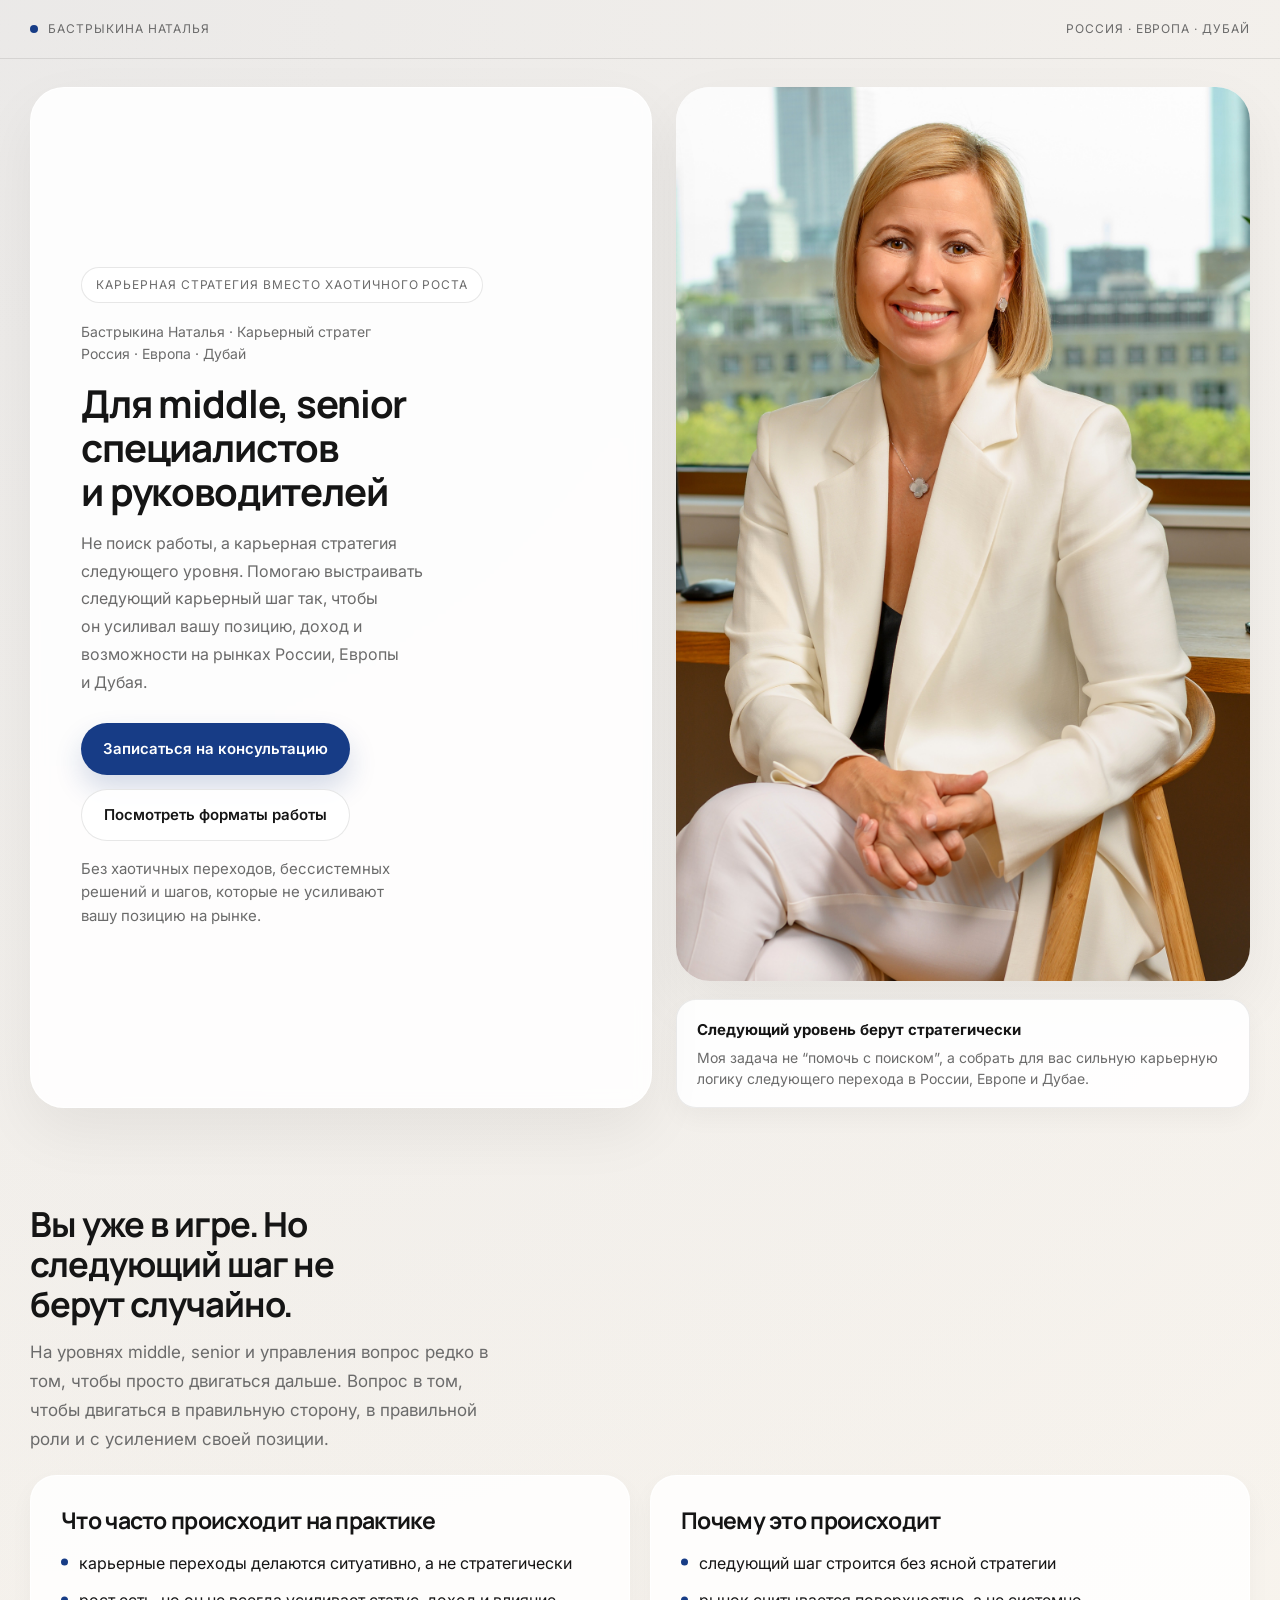
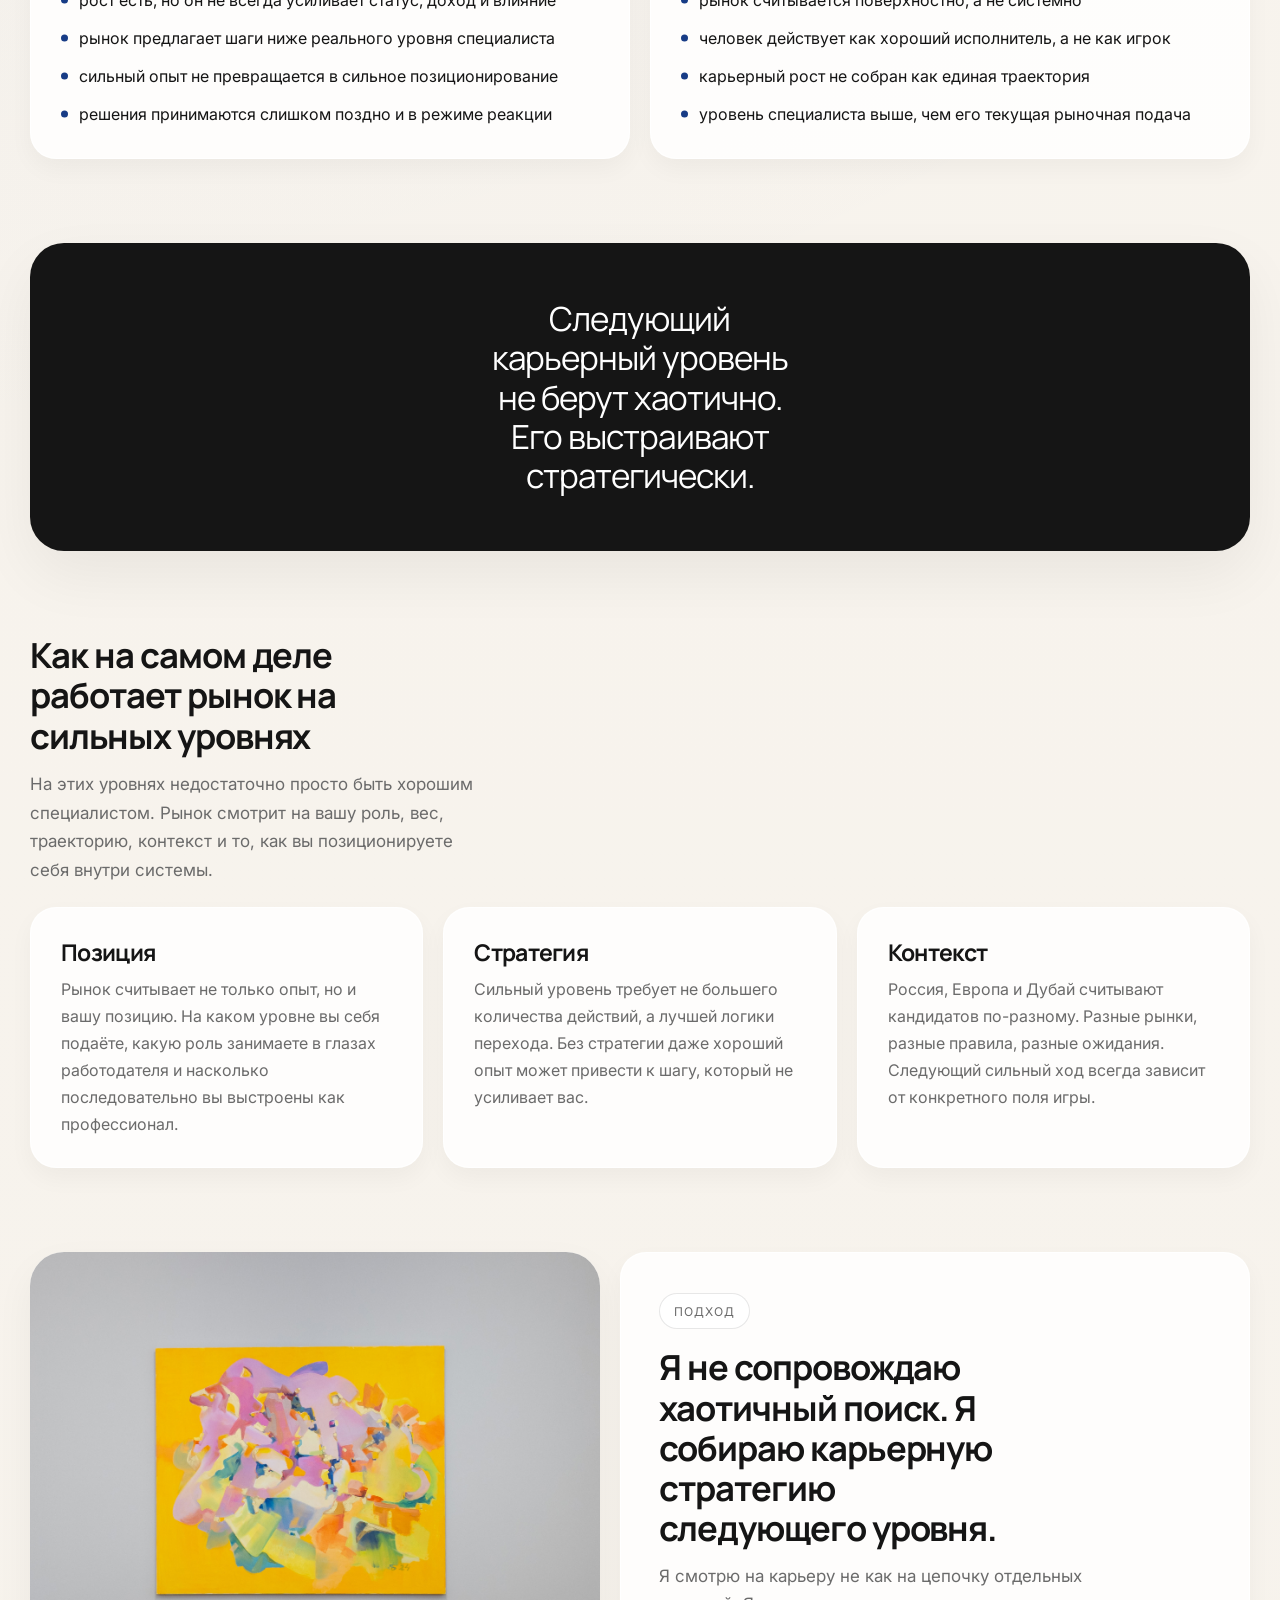
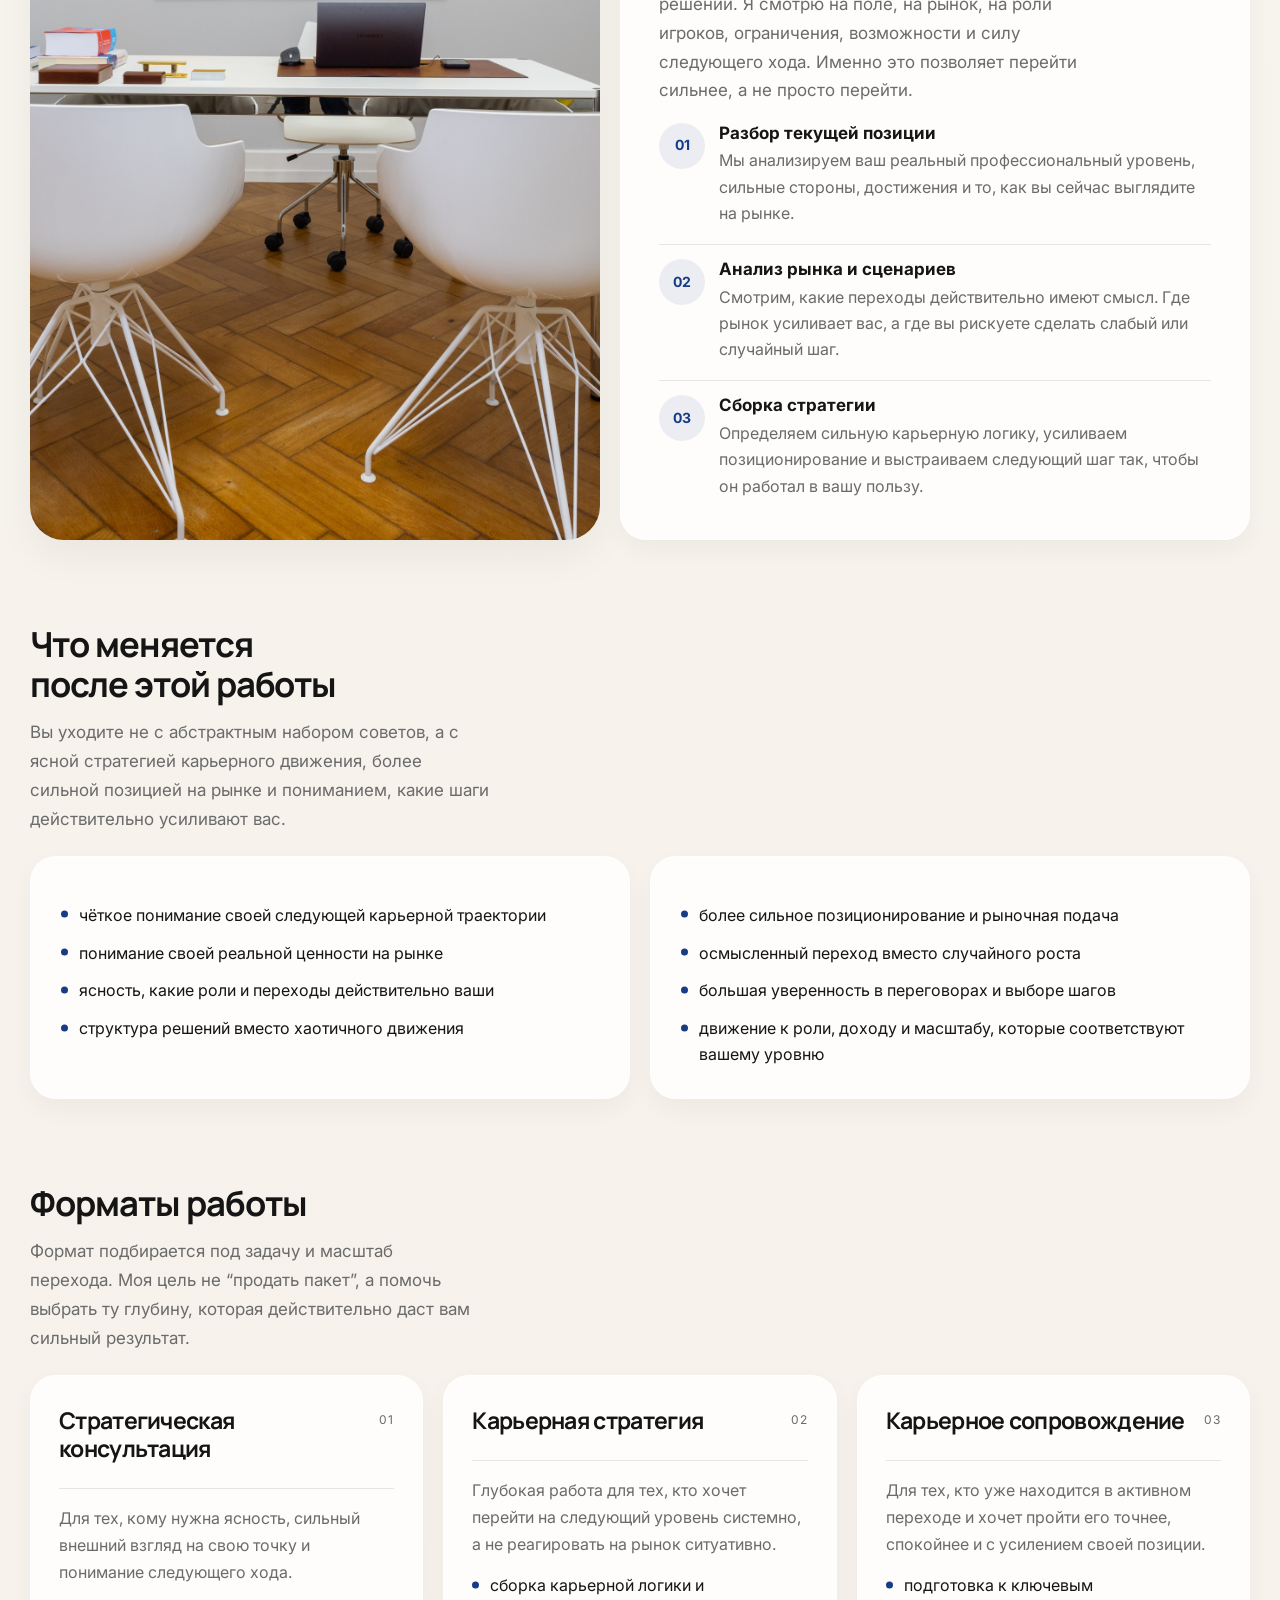
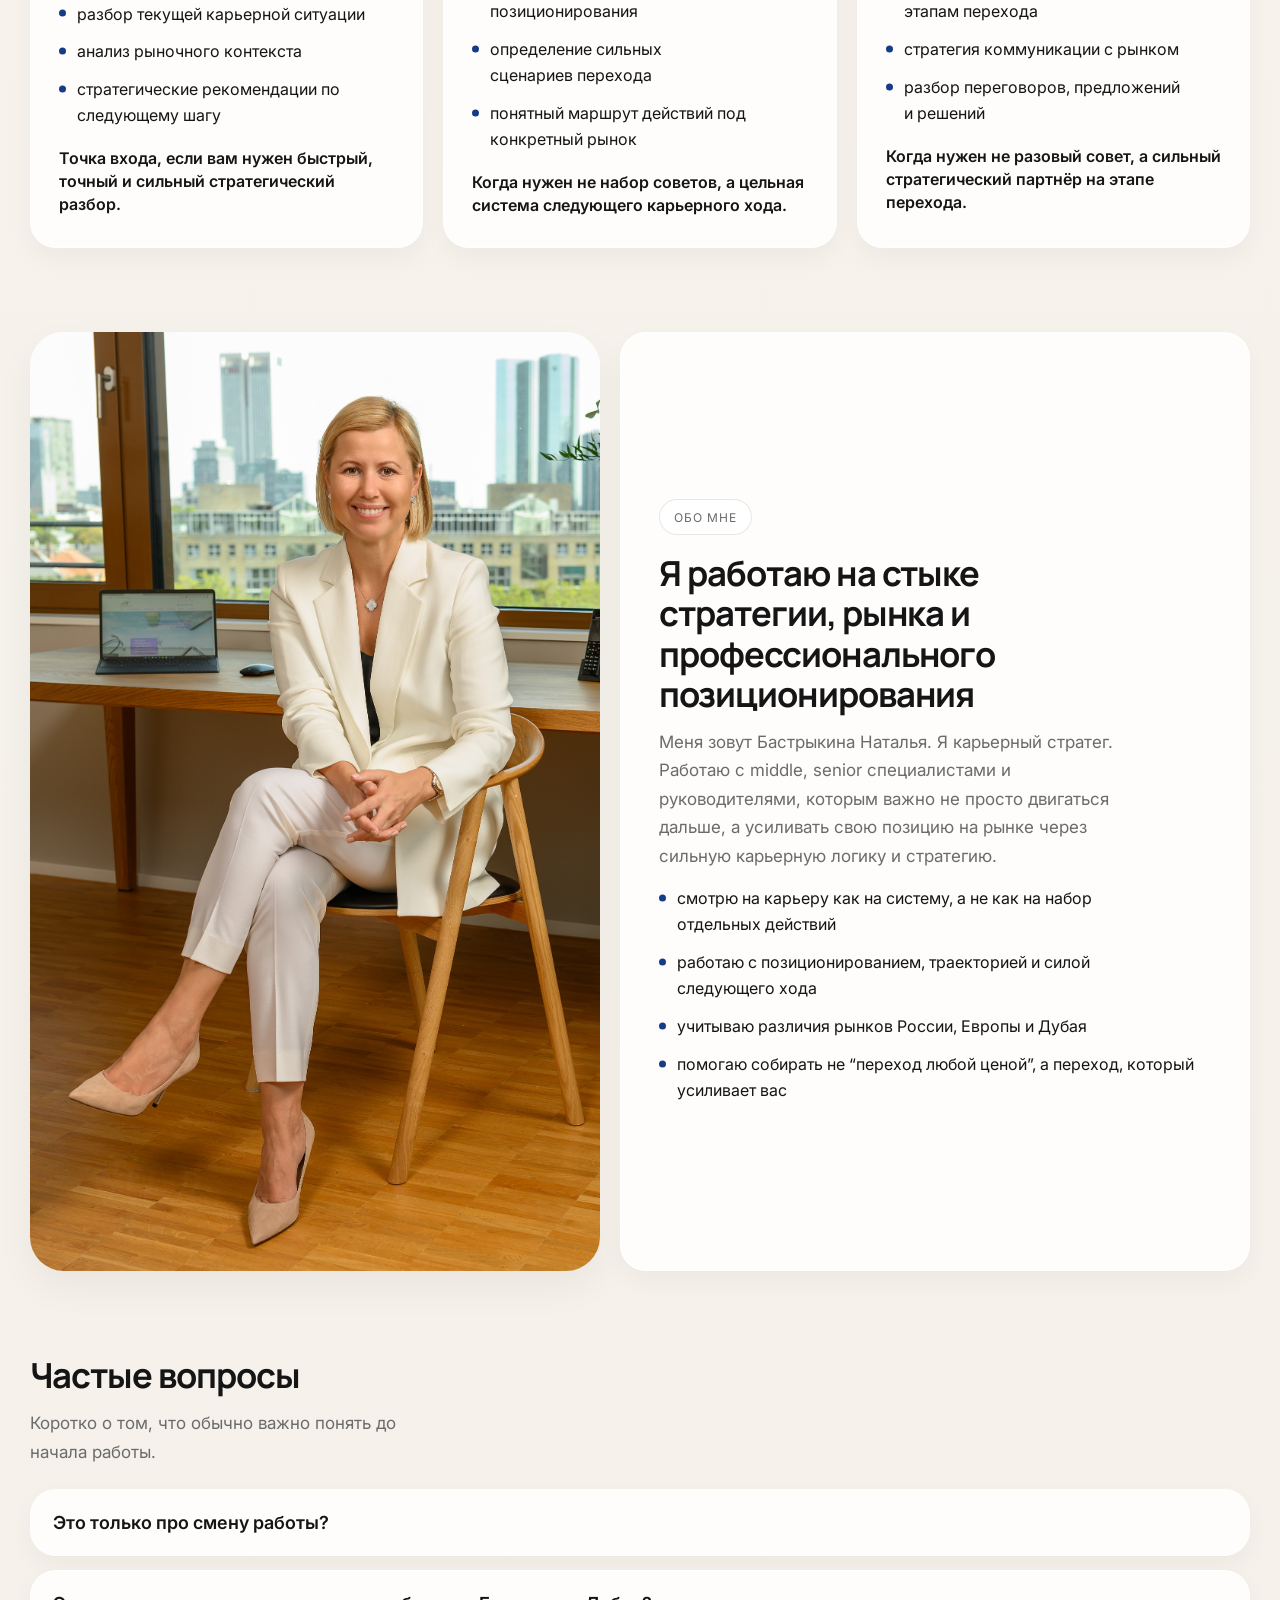
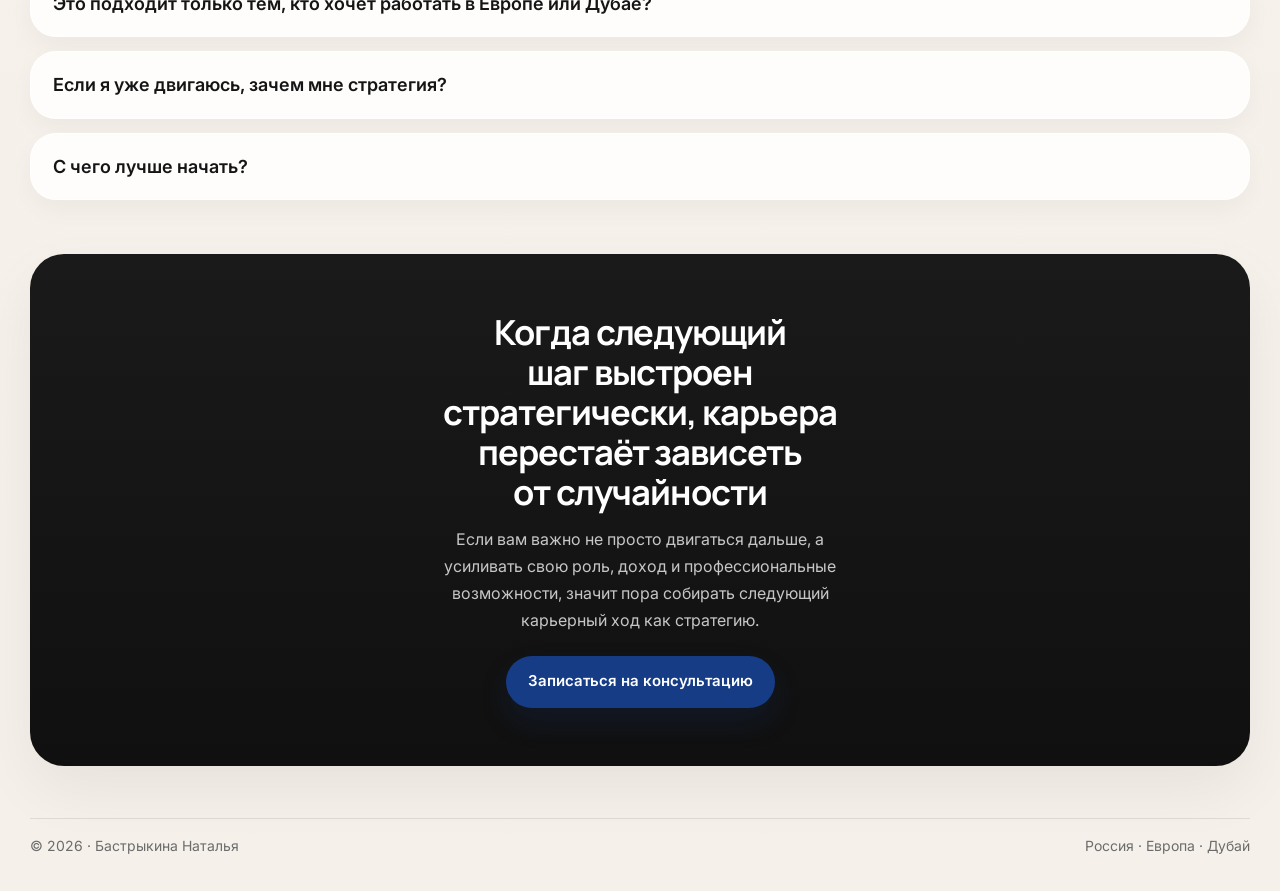
==== commit a1bf65a3: "Update index.html" ====
--- a/index.html
+++ b/index.html
@@ -695,7 +695,7 @@
   <div class="wrap topbar" role="banner">
     <div class="topbar-left">
       <span class="dot" aria-hidden="true"></span>
-      <span>Бастрыкина Наталья · Карьерный стратег</span>
+      <span>Бастрыкина Наталья</span>
     </div>
     <span>Россия · Европа · Дубай</span>
   </div>
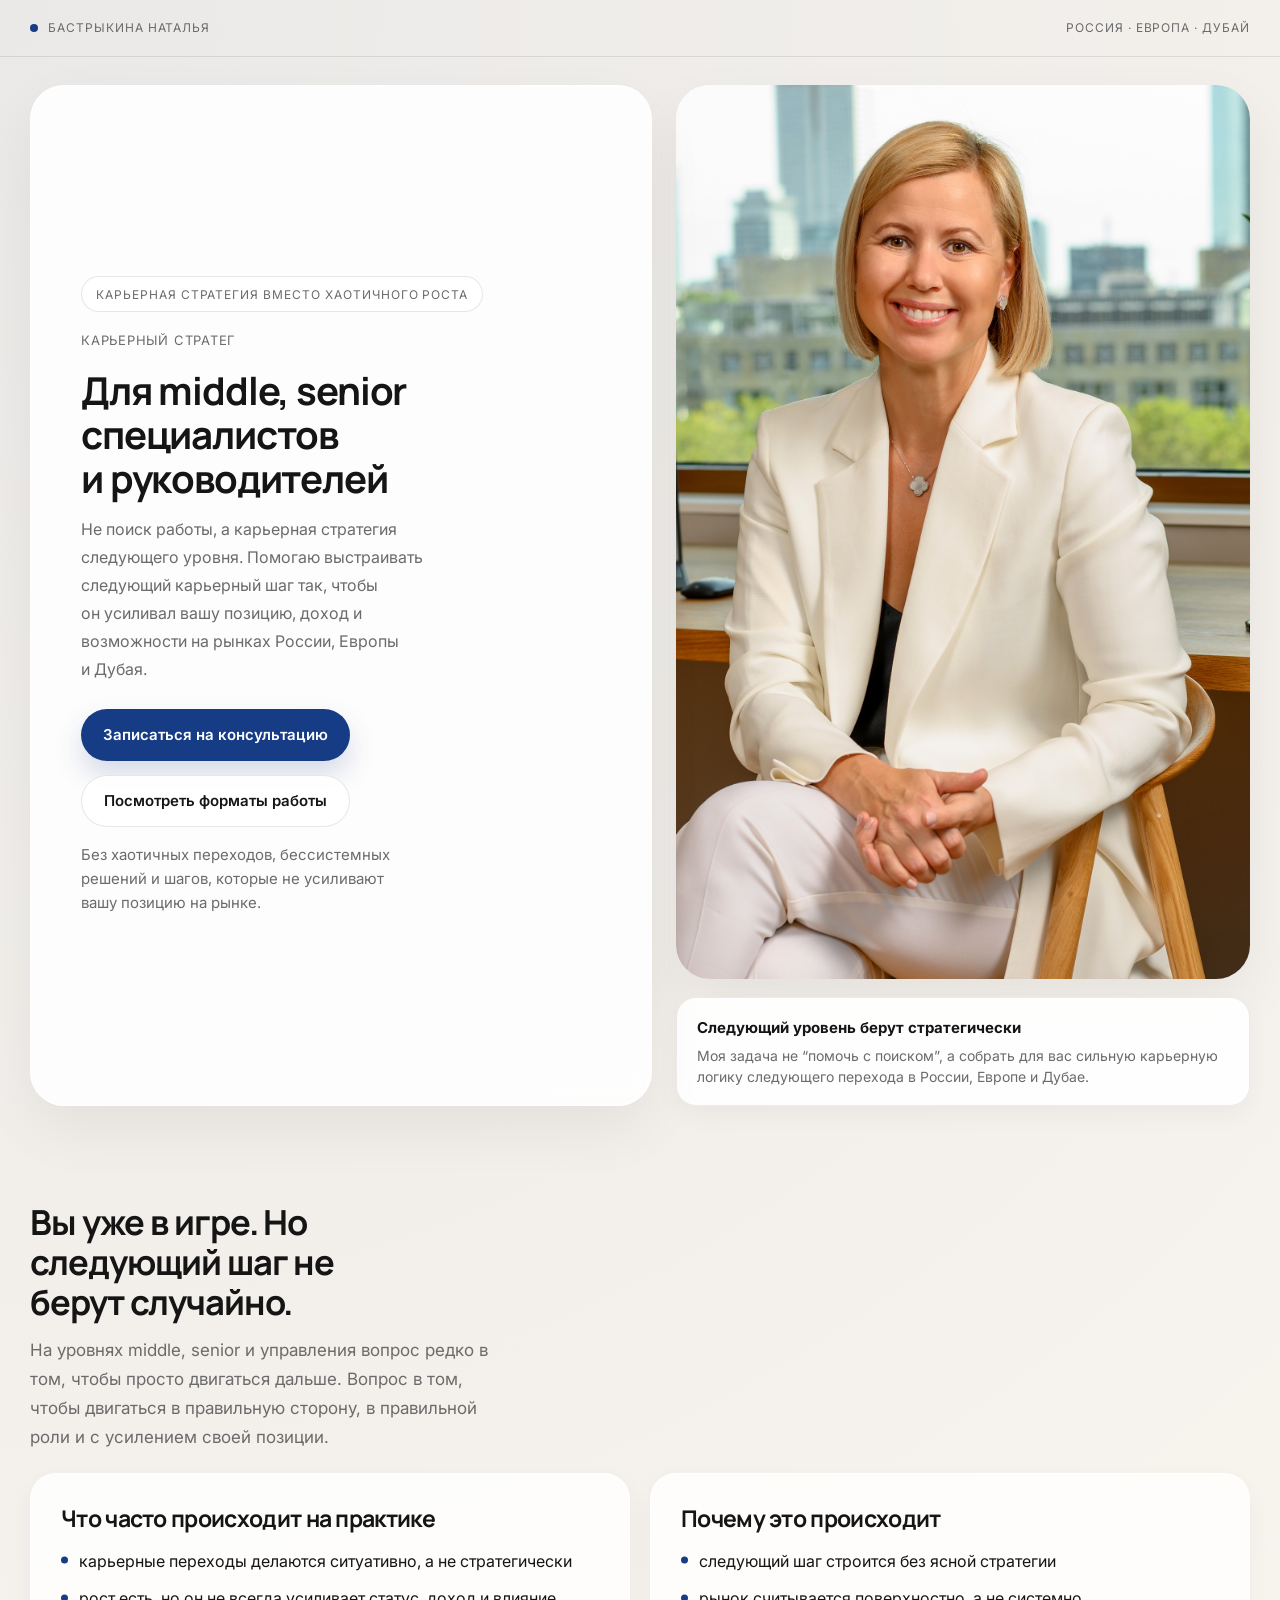
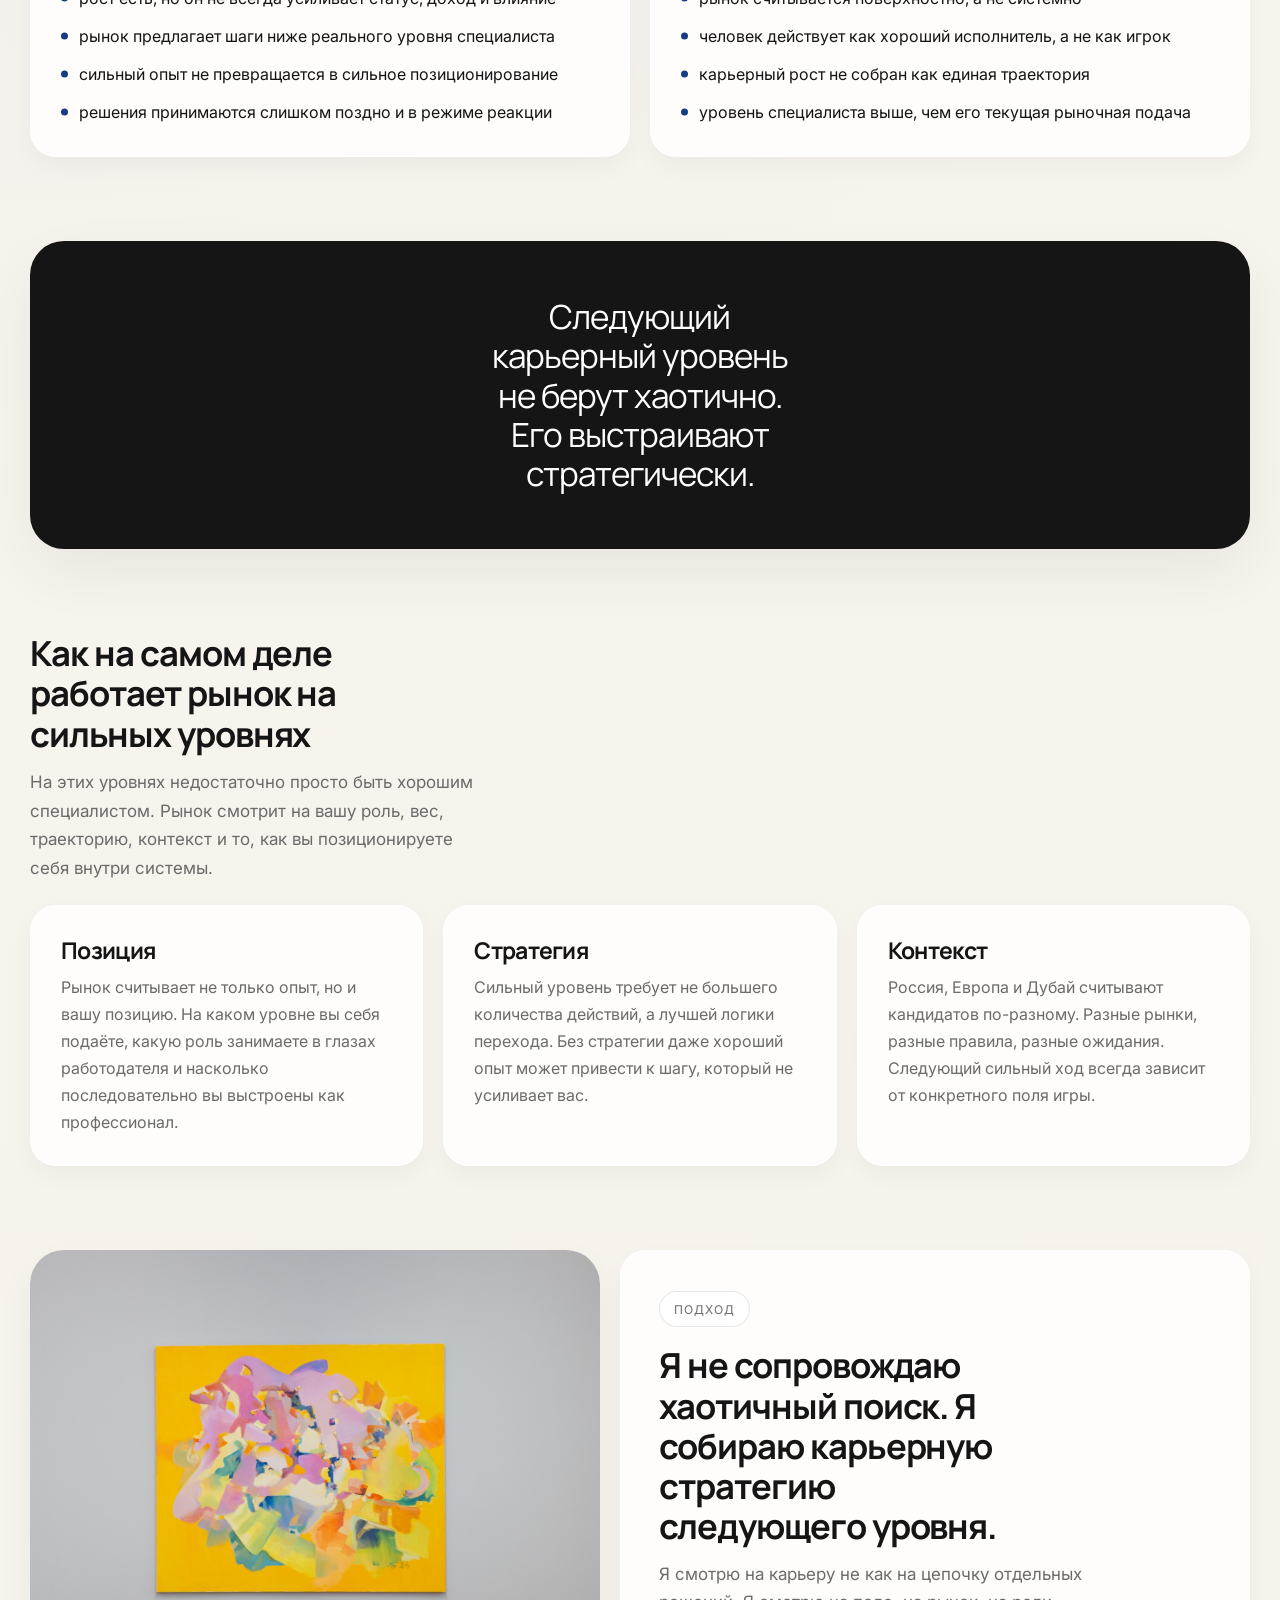
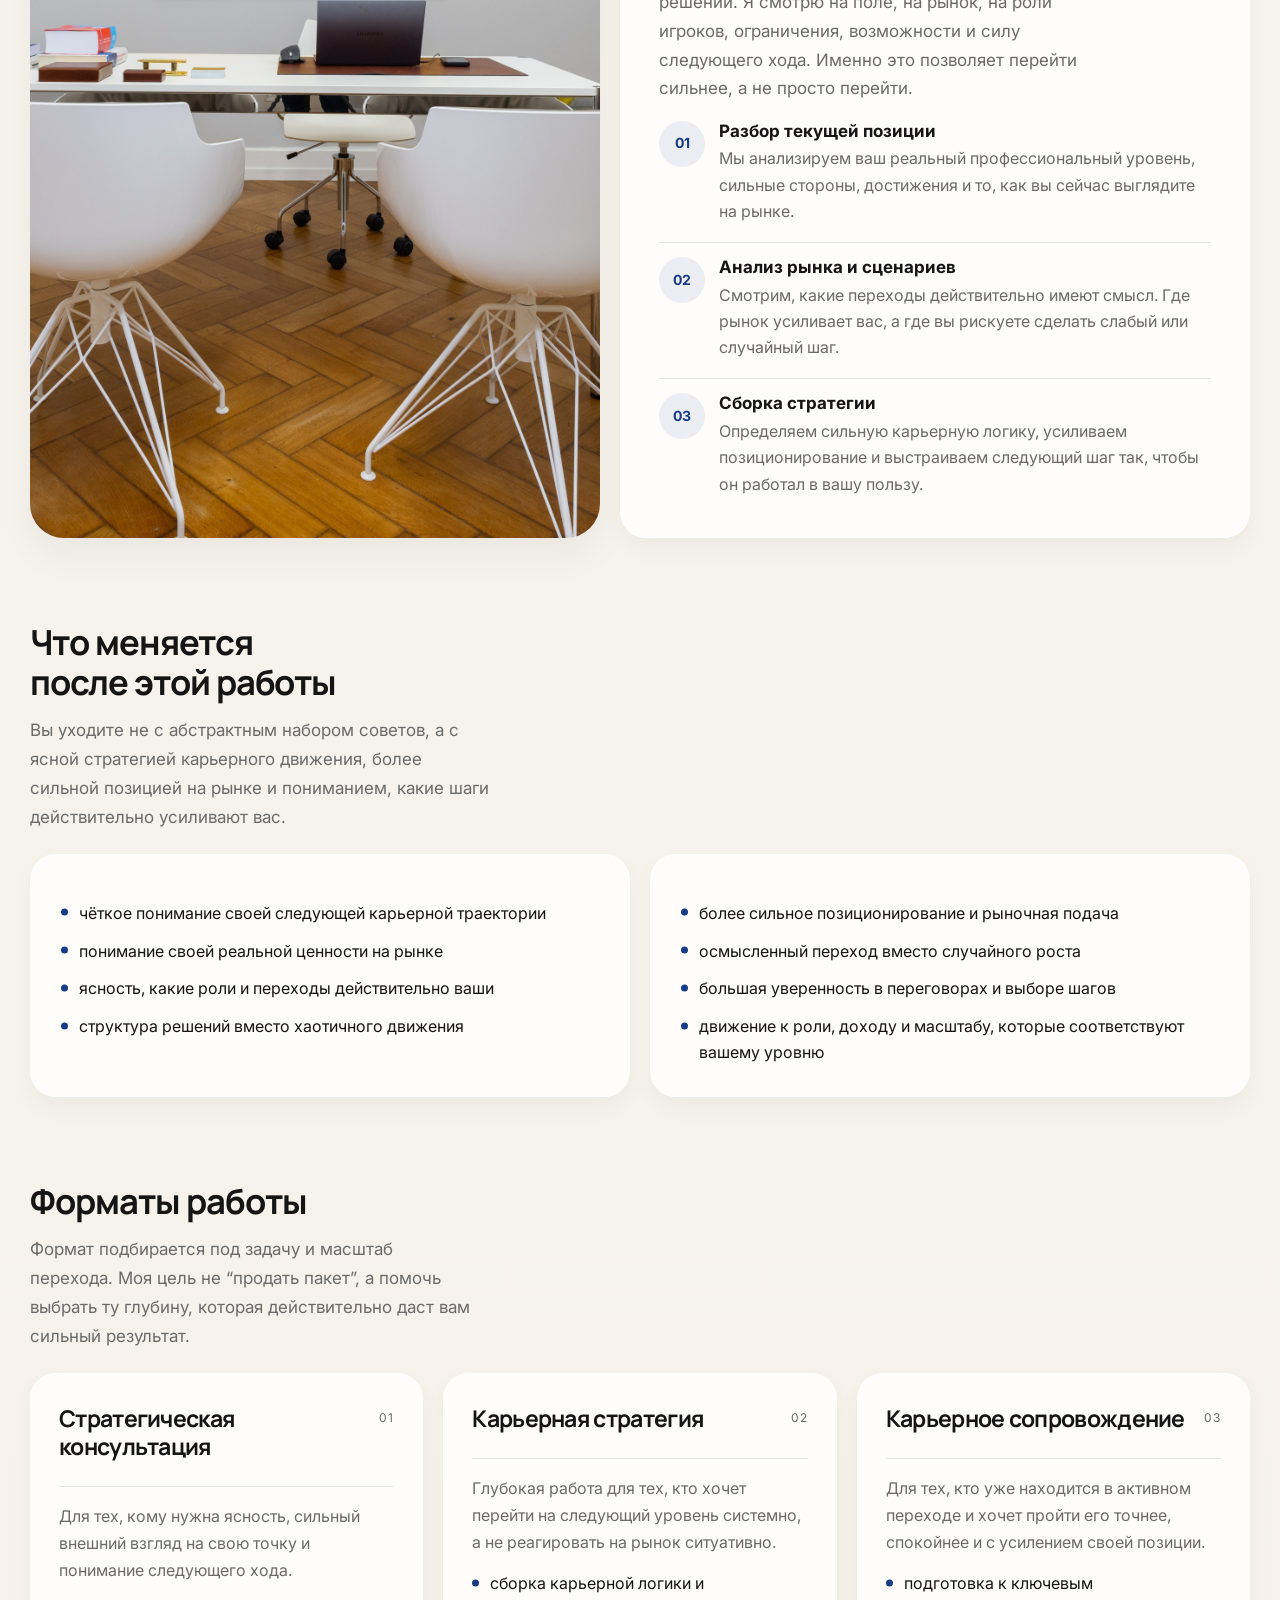
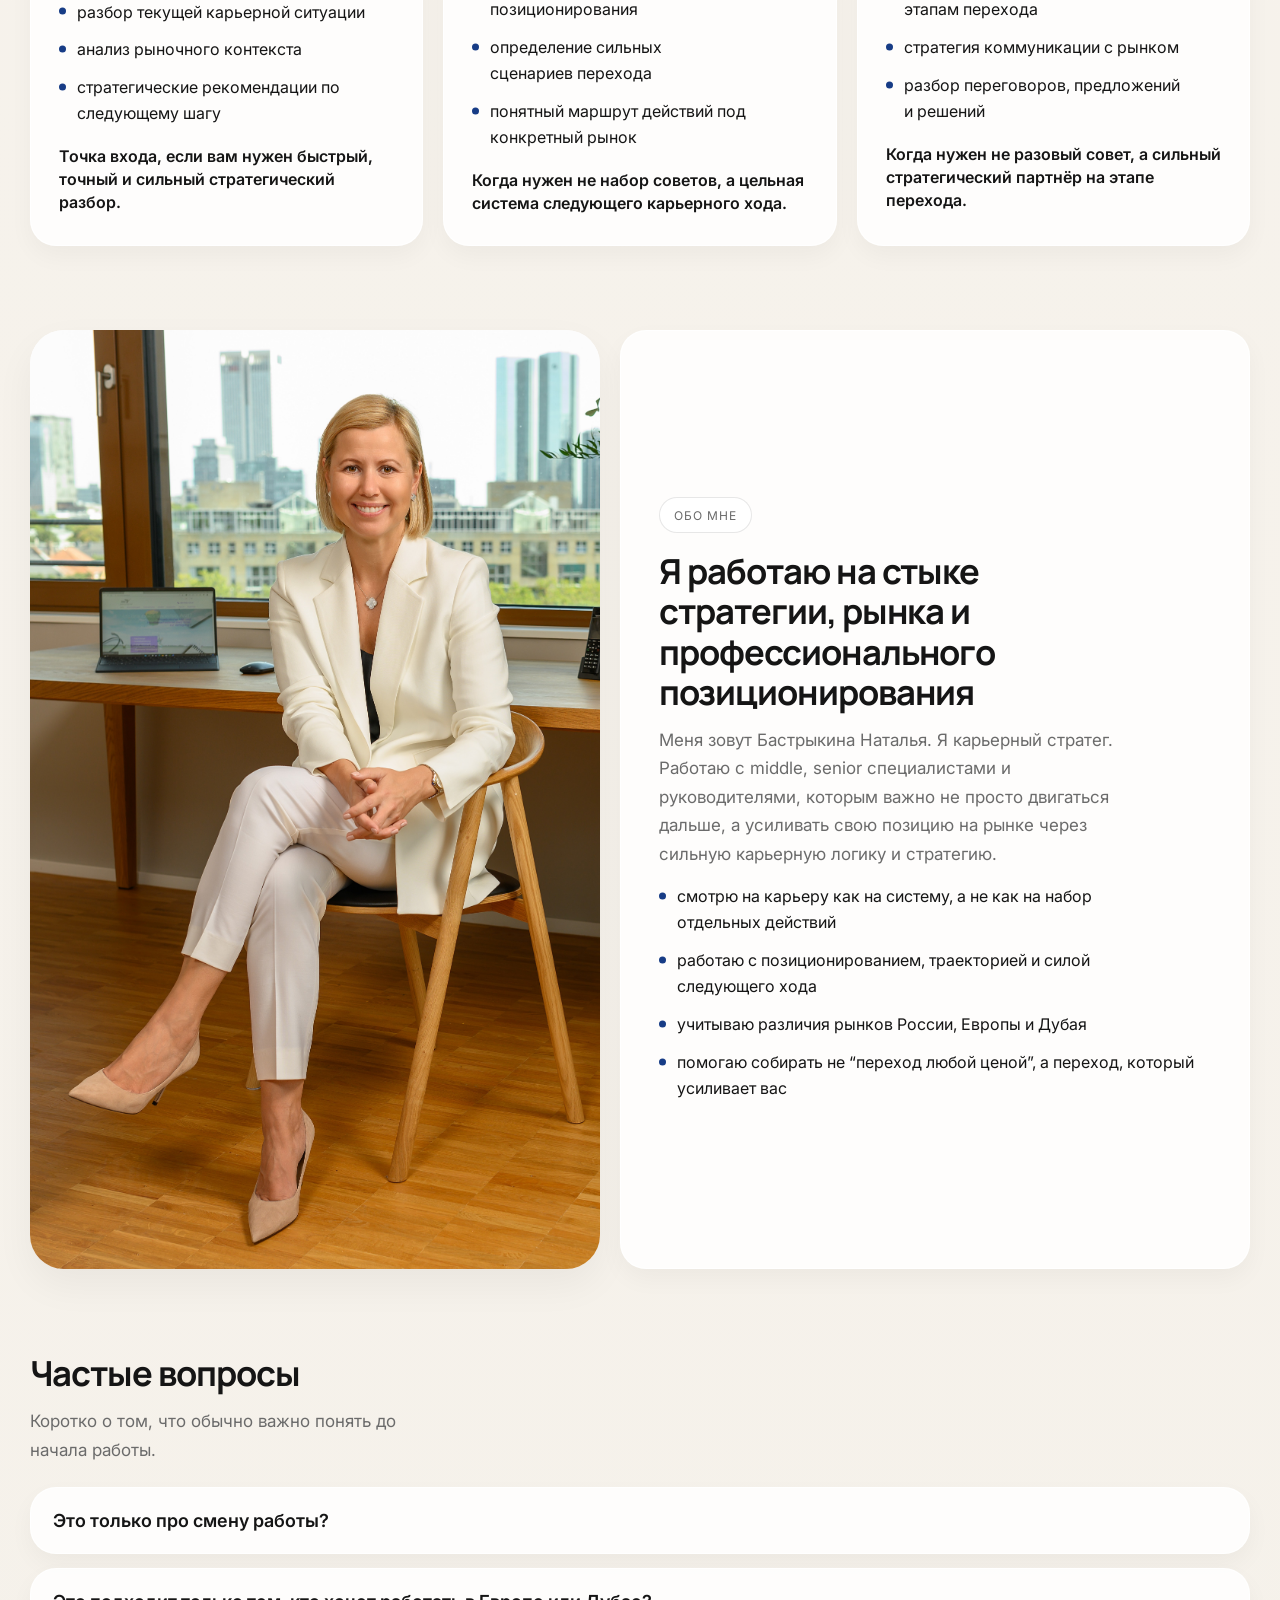
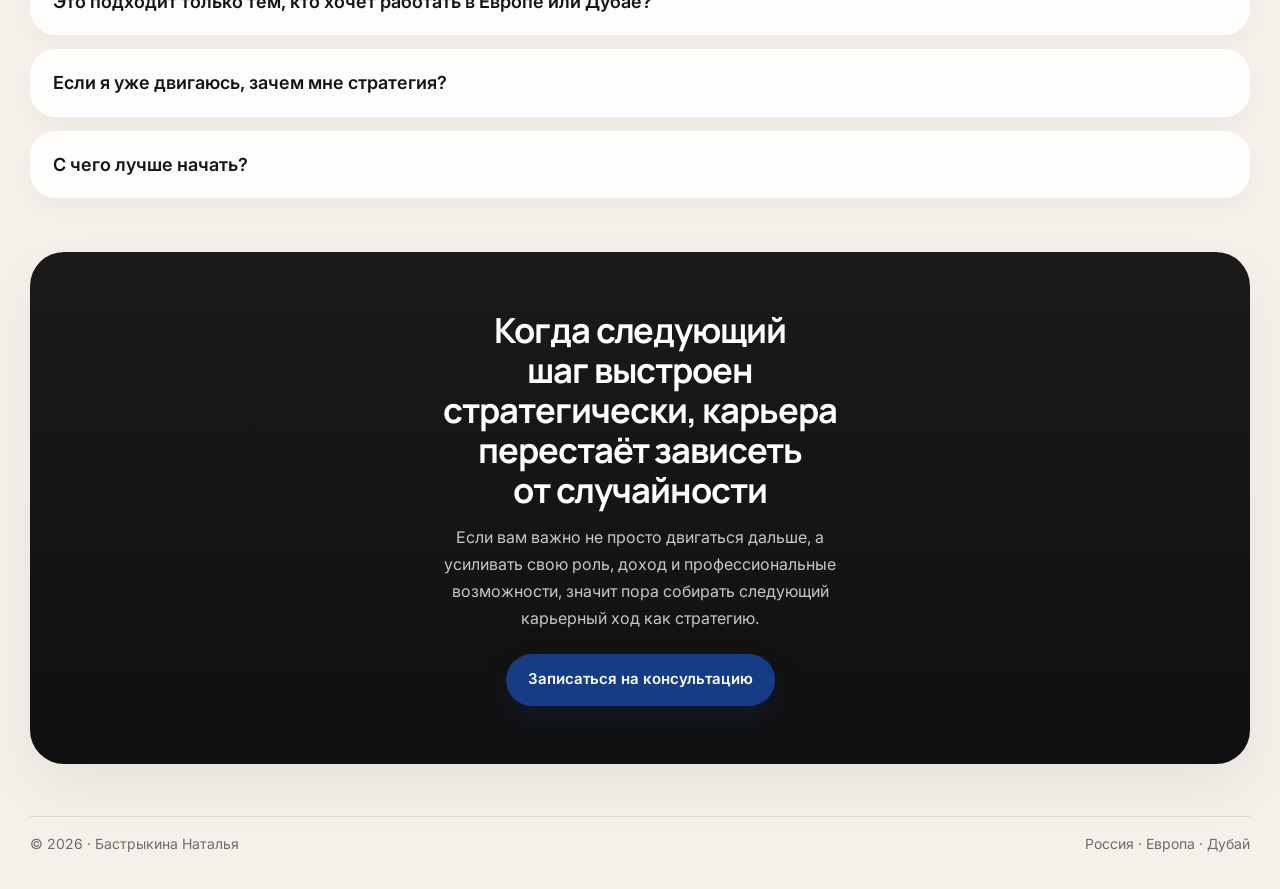
==== commit 3d572160: "Update index.html" ====
--- a/index.html
+++ b/index.html
@@ -79,11 +79,11 @@
     }
 
     .topbar {
-      min-height: 58px;
+      min-height: 56px;
       display: flex;
       align-items: center;
       justify-content: space-between;
-      gap: 12px;
+      gap: 16px;
       font-size: 12px;
       color: var(--muted);
       text-transform: uppercase;
@@ -94,6 +94,7 @@
       display: flex;
       align-items: center;
       gap: 10px;
+      min-width: 0;
     }
 
     .dot {
@@ -182,10 +183,12 @@
     }
 
     .hero-person {
-      font-size: 14px;
-      line-height: 1.55;
+      font-size: 13px;
+      line-height: 1.6;
       color: var(--muted);
       margin-bottom: 18px;
+      text-transform: uppercase;
+      letter-spacing: 0.06em;
     }
 
     .hero-title .line {
@@ -707,8 +710,7 @@
         <div class="eyebrow">Карьерная стратегия вместо хаотичного роста</div>
 
         <p class="hero-person">
-          Бастрыкина Наталья · Карьерный стратег<br>
-          Россия · Европа · Дубай
+          Карьерный стратег
         </p>
 
         <h1 class="hero-title">
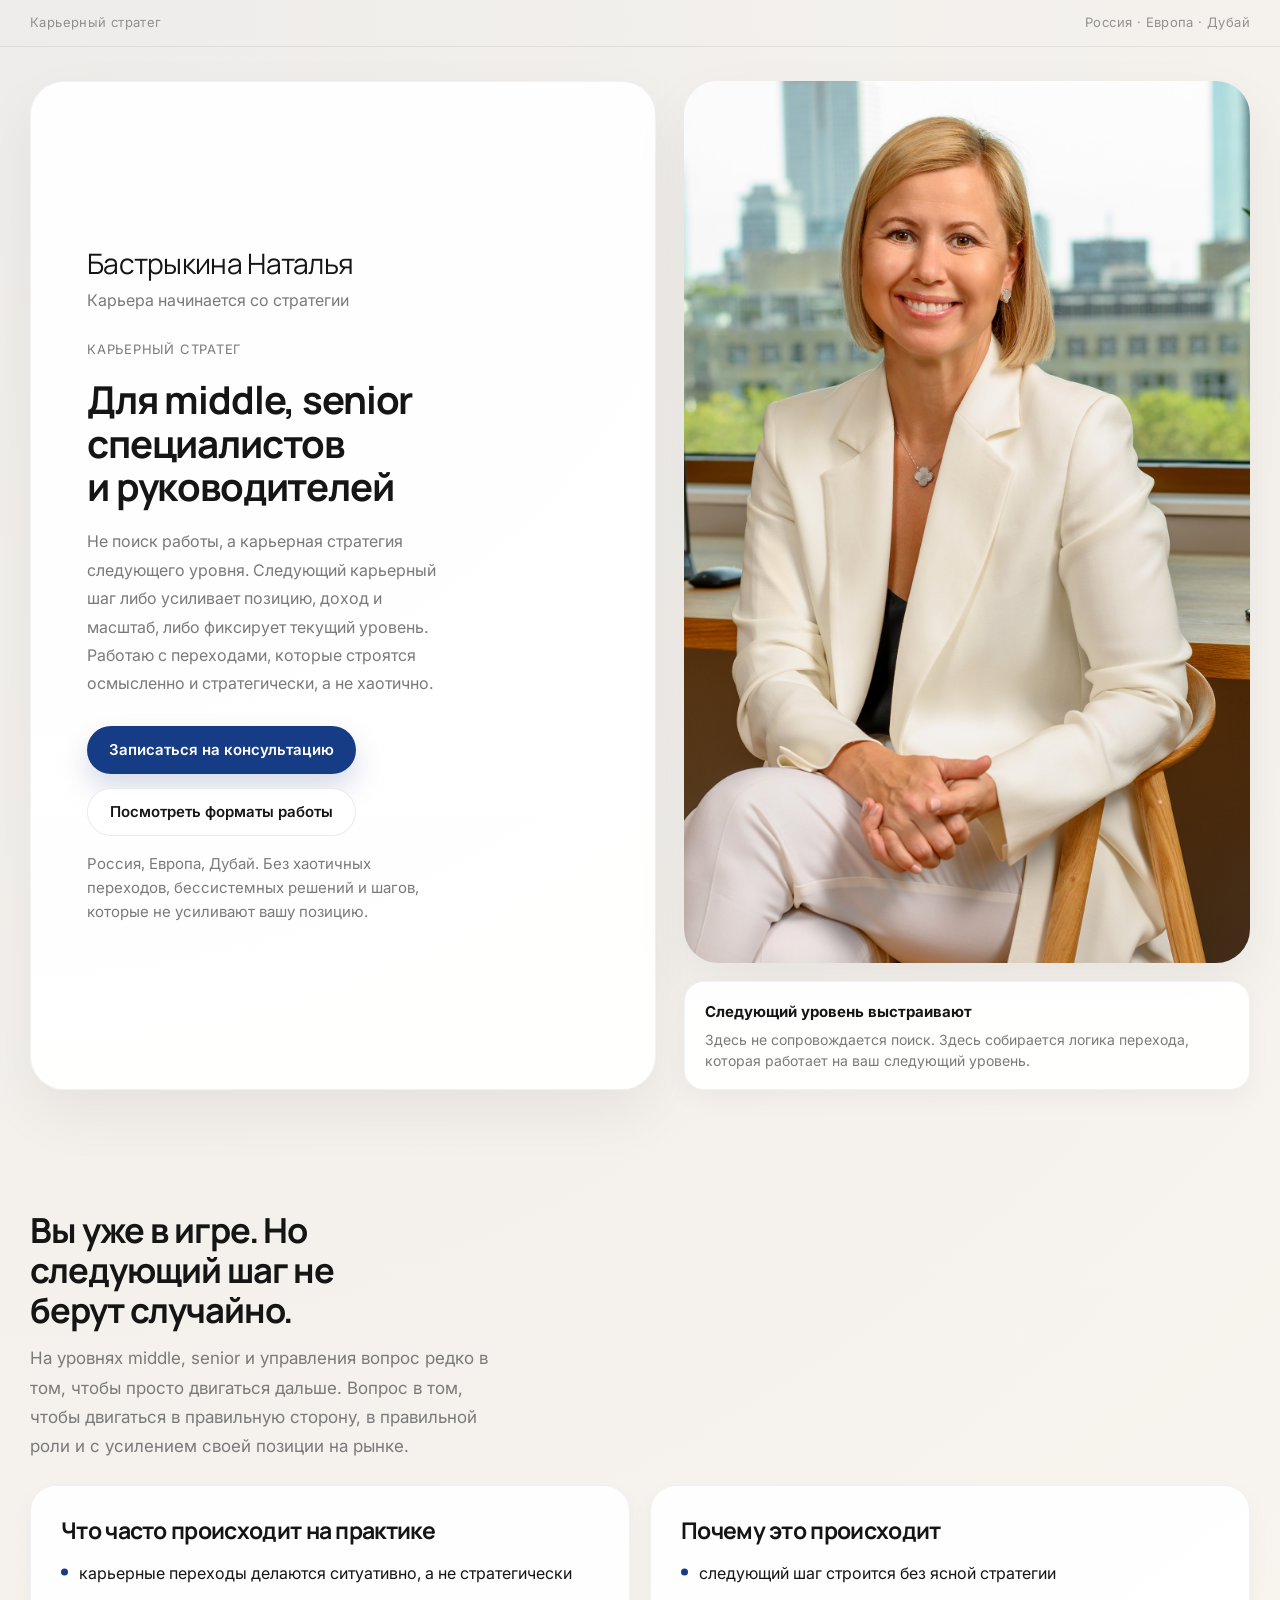
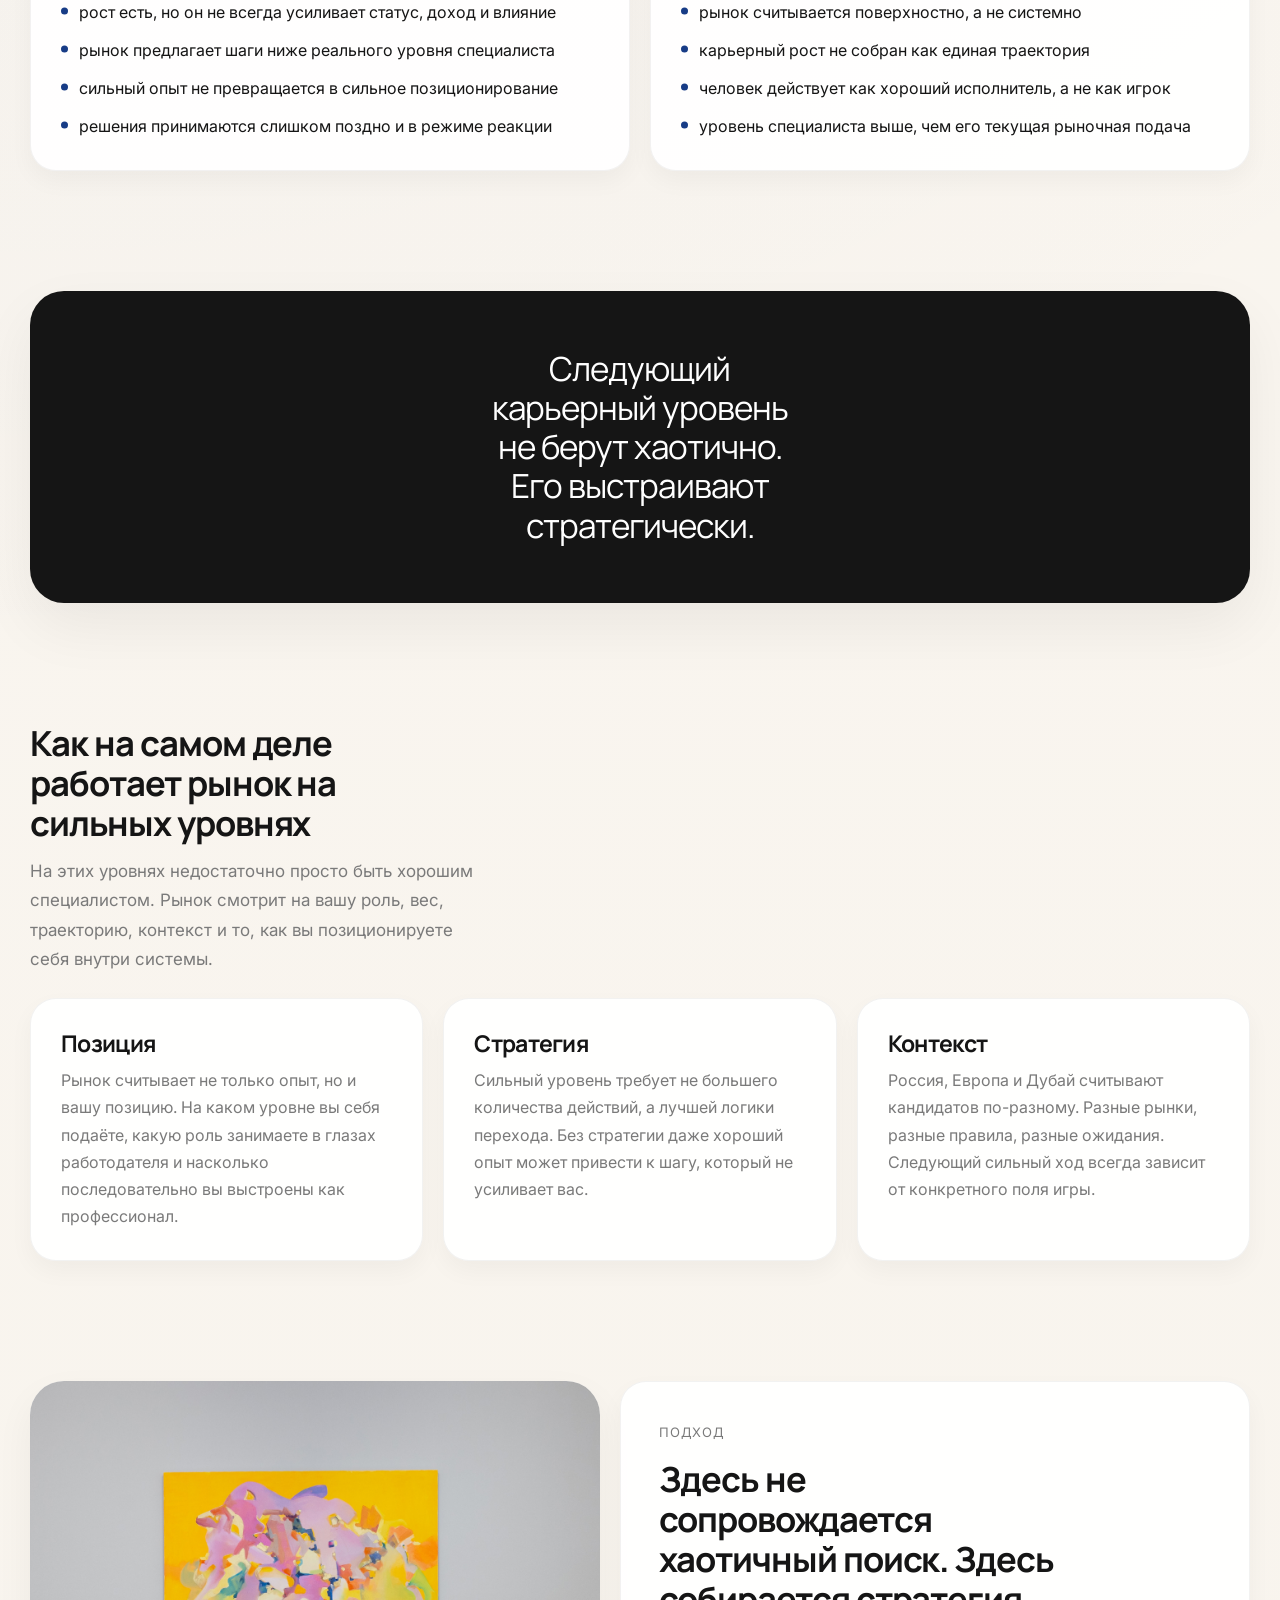
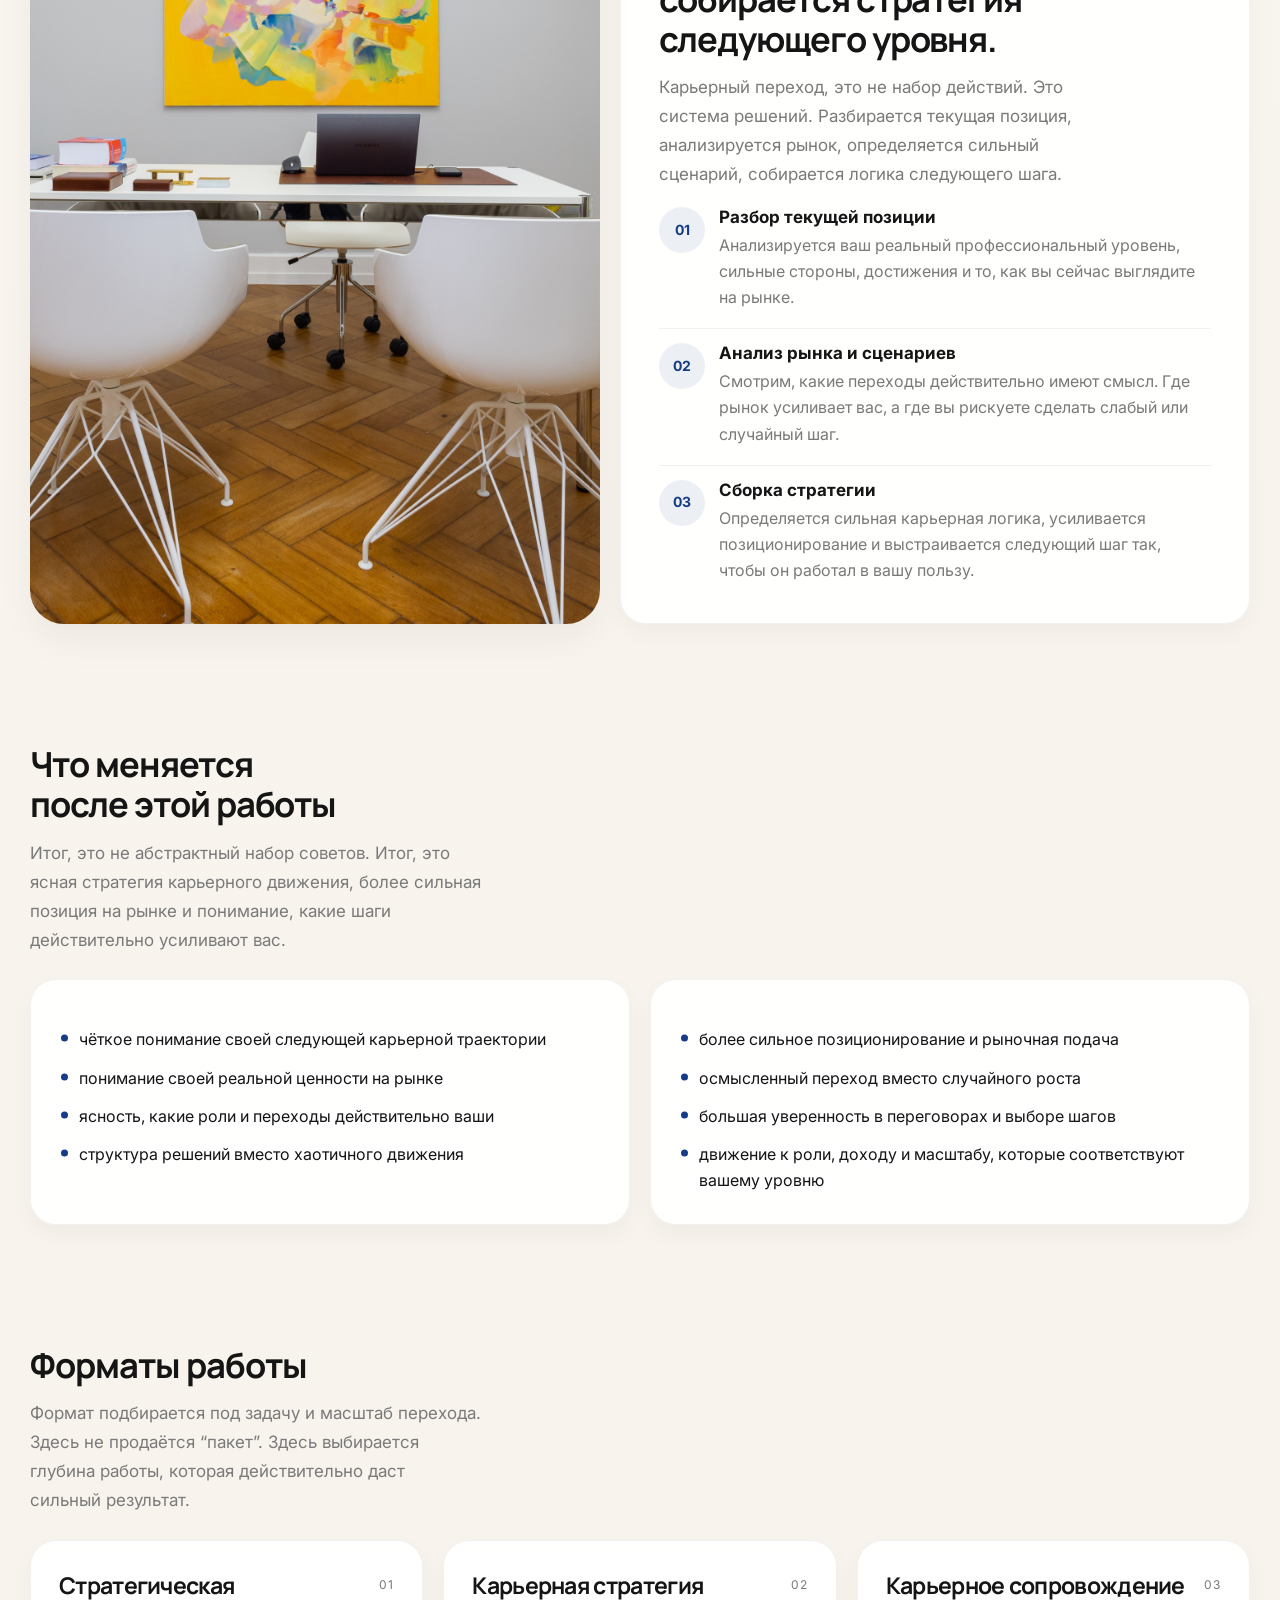
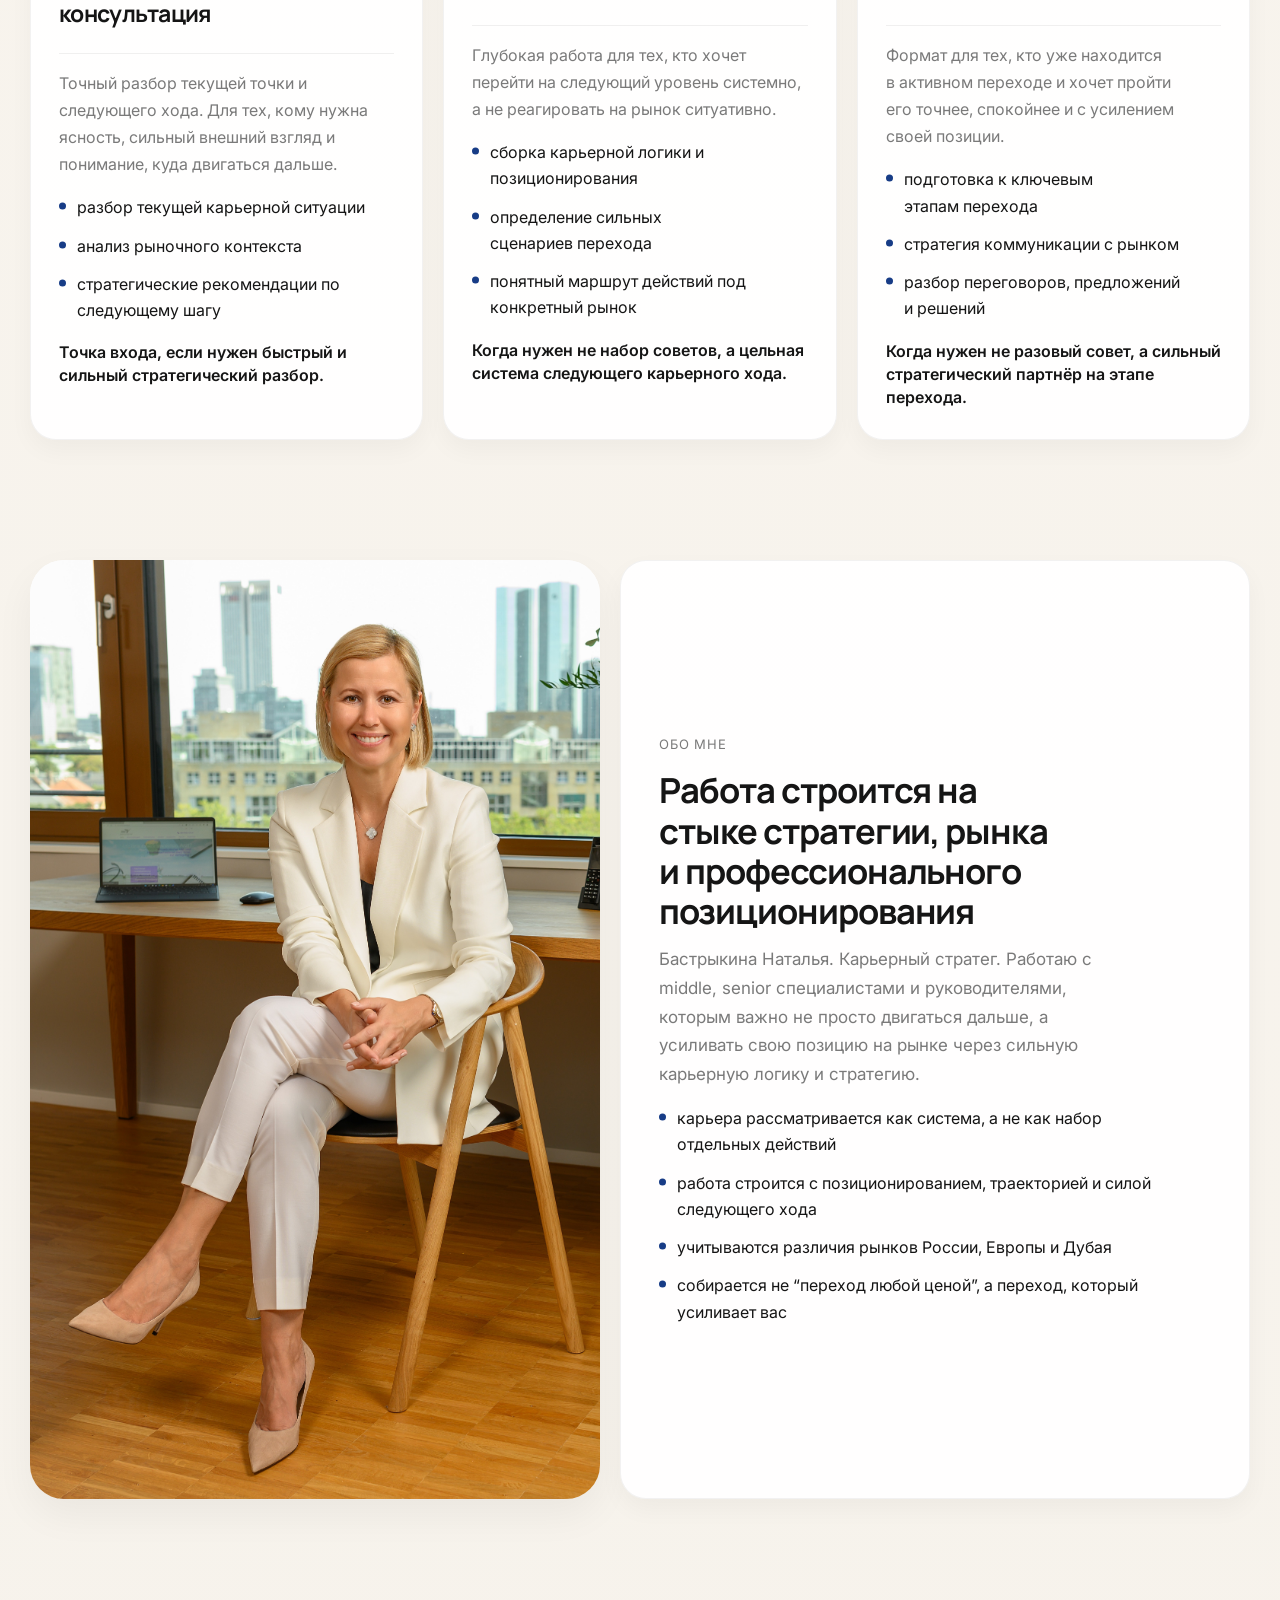
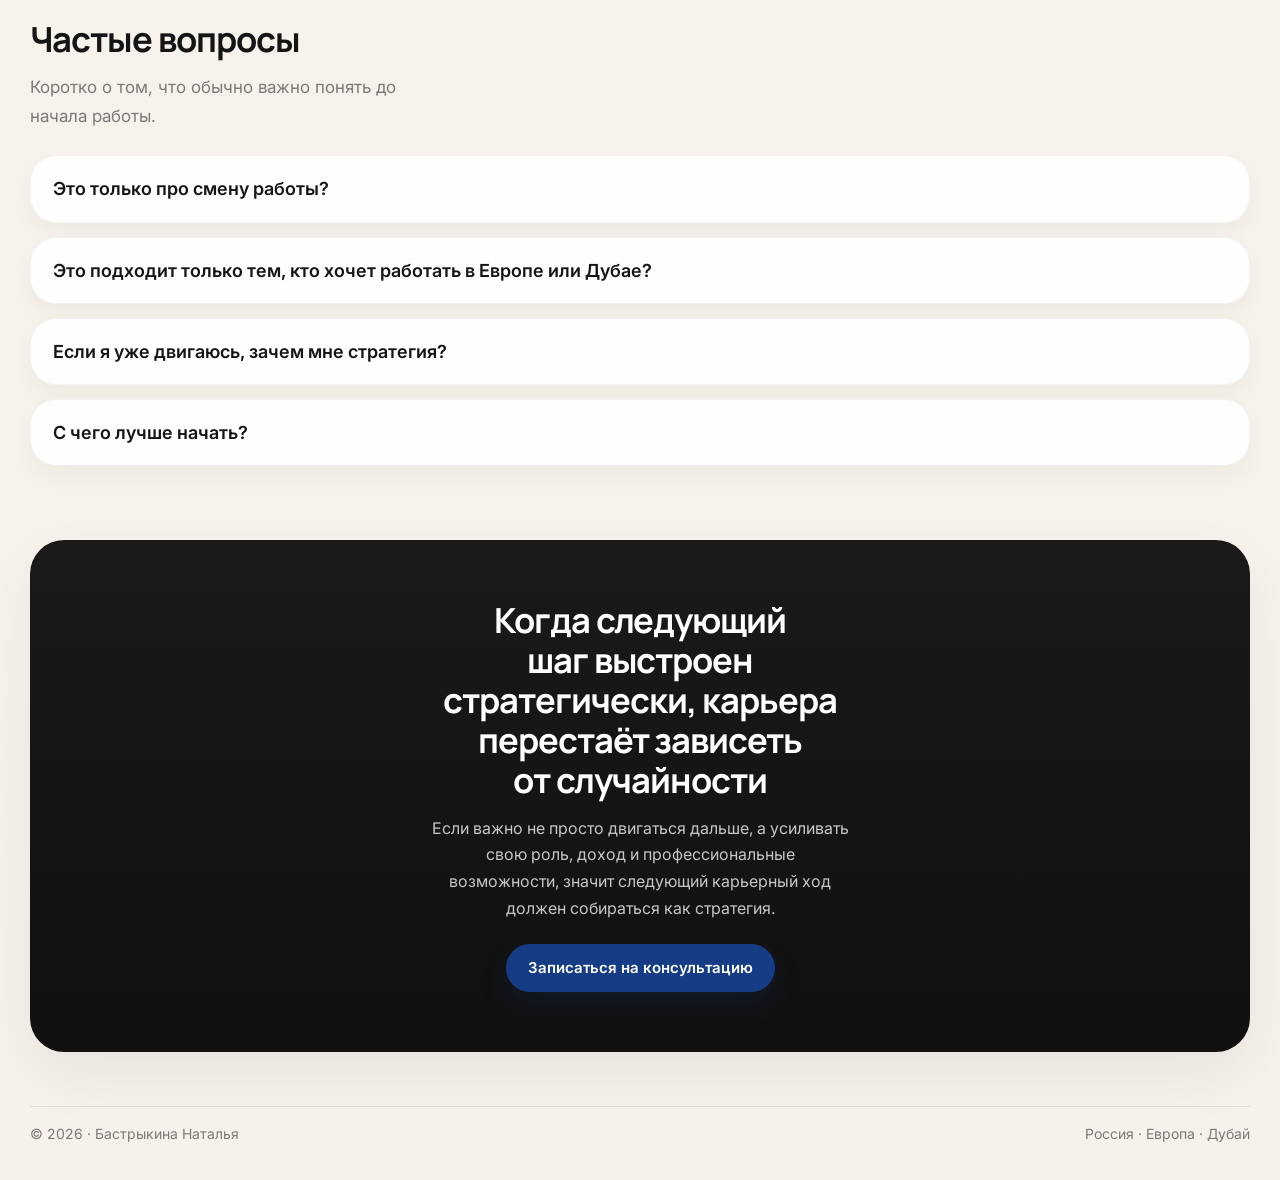
==== commit af940a45: "Update index.html" ====
--- a/index.html
+++ b/index.html
@@ -3,11 +3,11 @@
 <head>
   <meta charset="utf-8">
   <meta name="viewport" content="width=device-width, initial-scale=1, viewport-fit=cover">
-  <title>Бастрыкина Наталья. Карьерная стратегия для middle, senior специалистов и руководителей</title>
-  <meta name="description" content="Бастрыкина Наталья. Карьерная стратегия для middle, senior специалистов и руководителей. Помогаю выстраивать следующий карьерный шаг осмысленно, усиливать позицию на рынке и двигаться в России, Европе и Дубае стратегически, а не хаотично.">
-
-  <meta property="og:title" content="Бастрыкина Наталья. Карьерная стратегия">
-  <meta property="og:description" content="Карьерная стратегия для middle, senior специалистов и руководителей. Следующий карьерный шаг требует не хаотичных действий, а стратегии, понимания рынка и сильного позиционирования.">
+  <title>Бастрыкина Наталья · Карьерная стратегия</title>
+  <meta name="description" content="Бастрыкина Наталья. Карьерная стратегия для middle, senior специалистов и руководителей. Россия, Европа, Дубай.">
+
+  <meta property="og:title" content="Бастрыкина Наталья · Карьерная стратегия">
+  <meta property="og:description" content="Карьера начинается со стратегии. Для middle, senior специалистов и руководителей.">
   <meta property="og:image" content="photo_hero.jpg">
   <meta property="og:type" content="website">
   <meta property="og:url" content="https://yourname.github.io/your-repo/">
@@ -18,12 +18,13 @@
 
   <style>
     :root {
-      --bg: #f5f1ea;
-      --surface: rgba(255,255,255,0.88);
+      --bg: #f6f2eb;
+      --surface: rgba(255,255,255,0.94);
       --surface-solid: #ffffff;
       --text: #151515;
-      --muted: #6b6b6b;
-      --line: rgba(21,21,21,0.10);
+      --muted: #7a7a7a;
+      --line: rgba(21,21,21,0.08);
+      --line-strong: rgba(21,21,21,0.14);
       --accent: #173c86;
       --accent-dark: #12306c;
       --accent-soft: rgba(23,60,134,0.08);
@@ -32,9 +33,10 @@
       --shadow-md: 0 10px 24px rgba(0,0,0,0.04);
       --radius-xl: 34px;
       --radius-lg: 26px;
+      --radius-md: 18px;
       --max: 1220px;
-      --content: 700px;
-      --measure: 35ch;
+      --content: 740px;
+      --measure: 36ch;
     }
 
     * {
@@ -50,9 +52,9 @@
       font-family: "Inter", system-ui, -apple-system, BlinkMacSystemFont, "Segoe UI", sans-serif;
       color: var(--text);
       background:
-        radial-gradient(circle at top left, rgba(23,60,134,0.06), transparent 28%),
-        linear-gradient(180deg, #f8f4ee 0%, var(--bg) 100%);
-      line-height: 1.62;
+        radial-gradient(circle at top left, rgba(23,60,134,0.05), transparent 30%),
+        linear-gradient(180deg, #faf6f0 0%, var(--bg) 100%);
+      line-height: 1.64;
       -webkit-font-smoothing: antialiased;
       text-rendering: optimizeLegibility;
     }
@@ -79,30 +81,15 @@
     }
 
     .topbar {
-      min-height: 56px;
+      min-height: 46px;
       display: flex;
       align-items: center;
       justify-content: space-between;
       gap: 16px;
-      font-size: 12px;
-      color: var(--muted);
-      text-transform: uppercase;
-      letter-spacing: 0.08em;
-    }
-
-    .topbar-left {
-      display: flex;
-      align-items: center;
-      gap: 10px;
-      min-width: 0;
-    }
-
-    .dot {
-      width: 8px;
-      height: 8px;
-      border-radius: 999px;
-      background: var(--accent);
-      flex: 0 0 auto;
+      font-size: 13px;
+      color: var(--muted);
+      letter-spacing: 0.03em;
+      opacity: 0.8;
     }
 
     .separator {
@@ -117,10 +104,10 @@
     }
 
     h1 {
-      font-size: clamp(28px, 3vw, 42px);
+      font-size: clamp(29px, 3vw, 41px);
       line-height: 1.14;
-      max-width: 14ch;
-      margin-bottom: 16px;
+      max-width: 15ch;
+      margin-bottom: 18px;
     }
 
     h2 {
@@ -141,48 +128,48 @@
     }
 
     .hero {
-      padding: 28px 0 54px;
+      padding: 34px 0 60px;
     }
 
     .hero-shell {
       display: grid;
-      grid-template-columns: 1.04fr 0.96fr;
-      gap: 24px;
+      grid-template-columns: 1.05fr 0.95fr;
+      gap: 28px;
       align-items: stretch;
     }
 
     .hero-copy {
-      min-height: 690px;
+      min-height: 710px;
       border-radius: var(--radius-xl);
-      padding: 54px 50px;
+      padding: 62px 56px;
       background: var(--surface);
-      border: 1px solid rgba(255,255,255,0.94);
+      border: 1px solid rgba(0,0,0,0.05);
       box-shadow: var(--shadow-xl);
-      backdrop-filter: blur(8px);
-      -webkit-backdrop-filter: blur(8px);
       display: flex;
       flex-direction: column;
       justify-content: center;
     }
 
-    .eyebrow {
-      display: inline-flex;
-      width: fit-content;
-      align-items: center;
-      gap: 8px;
-      min-height: 36px;
-      padding: 0 14px;
-      border-radius: 999px;
-      border: 1px solid var(--line);
-      background: rgba(255,255,255,0.92);
-      color: var(--muted);
-      font-size: 12px;
-      text-transform: uppercase;
-      letter-spacing: 0.08em;
-      margin-bottom: 18px;
-    }
-
-    .hero-person {
+    .hero-brand {
+      margin-bottom: 26px;
+    }
+
+    .hero-name {
+      font-family: "Manrope", "Inter", sans-serif;
+      font-size: clamp(27px, 2.2vw, 34px);
+      line-height: 1.15;
+      letter-spacing: -0.025em;
+      margin: 0 0 8px;
+    }
+
+    .hero-slogan {
+      font-size: clamp(16px, 1.2vw, 18px);
+      line-height: 1.58;
+      color: var(--muted);
+      margin: 0;
+    }
+
+    .hero-role {
       font-size: 13px;
       line-height: 1.6;
       color: var(--muted);
@@ -198,16 +185,16 @@
     .hero-lead {
       max-width: var(--measure);
       color: var(--muted);
-      font-size: clamp(16px, 1.25vw, 18px);
-      line-height: 1.74;
-      margin-bottom: 26px;
+      font-size: clamp(16px, 1.18vw, 18px);
+      line-height: 1.78;
+      margin-bottom: 28px;
     }
 
     .hero-note {
-      max-width: 38ch;
+      max-width: 40ch;
       color: var(--muted);
       font-size: 15px;
-      line-height: 1.58;
+      line-height: 1.6;
     }
 
     .cta-row {
@@ -221,7 +208,7 @@
       display: inline-flex;
       align-items: center;
       justify-content: center;
-      min-height: 52px;
+      min-height: 48px;
       padding: 0 22px;
       border-radius: 999px;
       font-size: 15px;
@@ -245,13 +232,13 @@
     }
 
     .btn-secondary {
-      border: 1px solid var(--line);
+      border: 1px solid rgba(0,0,0,0.08);
       background: rgba(255,255,255,0.92);
       color: var(--text);
     }
 
     .hero-media {
-      min-height: 690px;
+      min-height: 710px;
       display: grid;
       grid-template-rows: 1fr auto;
       gap: 18px;
@@ -268,13 +255,14 @@
       width: 100%;
       height: 100%;
       object-fit: cover;
+      object-position: center top;
     }
 
     .hero-tag {
       padding: 18px 20px;
       border-radius: 20px;
-      background: rgba(255,255,255,0.92);
-      border: 1px solid rgba(21,21,21,0.08);
+      background: rgba(255,255,255,0.95);
+      border: 1px solid rgba(0,0,0,0.05);
       box-shadow: var(--shadow-md);
     }
 
@@ -288,23 +276,23 @@
       display: block;
       color: var(--muted);
       font-size: 14px;
-      line-height: 1.5;
+      line-height: 1.52;
     }
 
     .section {
-      padding: 42px 0;
+      padding: 60px 0;
     }
 
     .section-head {
       max-width: var(--content);
-      margin-bottom: 22px;
+      margin-bottom: 24px;
     }
 
     .section-intro {
       max-width: 42ch;
       color: var(--muted);
       font-size: 17px;
-      line-height: 1.7;
+      line-height: 1.72;
     }
 
     .split-2,
@@ -330,8 +318,8 @@
     .about-copy,
     .service,
     .faq details {
-      background: rgba(255,255,255,0.84);
-      border: 1px solid rgba(255,255,255,0.94);
+      background: rgba(255,255,255,0.92);
+      border: 1px solid rgba(0,0,0,0.05);
       box-shadow: var(--shadow-md);
       border-radius: var(--radius-lg);
     }
@@ -346,7 +334,7 @@
     .service p,
     .faq details p {
       color: var(--muted);
-      line-height: 1.68;
+      line-height: 1.7;
     }
 
     .list {
@@ -378,7 +366,7 @@
       background: #151515;
       color: #fff;
       border-radius: var(--radius-xl);
-      padding: 56px 36px;
+      padding: 58px 36px;
       box-shadow: var(--shadow-xl);
     }
 
@@ -421,6 +409,15 @@
       justify-content: center;
     }
 
+    .section-label {
+      font-size: 13px;
+      line-height: 1.6;
+      color: var(--muted);
+      margin-bottom: 16px;
+      text-transform: uppercase;
+      letter-spacing: 0.06em;
+    }
+
     .numbered {
       display: grid;
       gap: 18px;
@@ -433,7 +430,7 @@
       gap: 14px;
       align-items: start;
       padding-top: 14px;
-      border-top: 1px solid var(--line);
+      border-top: 1px solid rgba(0,0,0,0.06);
     }
 
     .numbered-item:first-child {
@@ -483,7 +480,7 @@
       align-items: start;
       margin-bottom: 16px;
       padding-bottom: 16px;
-      border-bottom: 1px solid var(--line);
+      border-bottom: 1px solid rgba(0,0,0,0.06);
     }
 
     .service-id {
@@ -533,14 +530,14 @@
     }
 
     .final {
-      padding: 12px 0 52px;
+      padding: 14px 0 54px;
     }
 
     .final-box {
       background: linear-gradient(180deg, #1a1a1a 0%, #101010 100%);
       color: #fff;
       border-radius: 34px;
-      padding: 58px 28px;
+      padding: 60px 28px;
       text-align: center;
       box-shadow: var(--shadow-xl);
     }
@@ -570,7 +567,7 @@
       gap: 14px;
       flex-wrap: wrap;
       padding-top: 16px;
-      border-top: 1px solid var(--line);
+      border-top: 1px solid rgba(0,0,0,0.08);
     }
 
     @media (max-width: 1120px) {
@@ -592,10 +589,6 @@
       .editorial-image {
         min-height: unset;
       }
-
-      h1 {
-        max-width: 15ch;
-      }
     }
 
     @media (max-width: 720px) {
@@ -604,8 +597,8 @@
       }
 
       .topbar {
-        min-height: 48px;
-        font-size: 11px;
+        min-height: 42px;
+        font-size: 12px;
       }
 
       .hero {
@@ -613,7 +606,7 @@
       }
 
       .section {
-        padding: 24px 0;
+        padding: 28px 0;
       }
 
       h1 {
@@ -665,6 +658,10 @@
         font-size: 16px;
       }
 
+      .hero-name {
+        font-size: 28px;
+      }
+
       .cta-row {
         flex-direction: column;
       }
@@ -696,10 +693,7 @@
 <body>
 
   <div class="wrap topbar" role="banner">
-    <div class="topbar-left">
-      <span class="dot" aria-hidden="true"></span>
-      <span>Бастрыкина Наталья</span>
-    </div>
+    <span>Карьерный стратег</span>
     <span>Россия · Европа · Дубай</span>
   </div>
   <div class="separator" aria-hidden="true"></div>
@@ -707,11 +701,13 @@
   <header class="hero wrap" id="home">
     <div class="hero-shell">
       <div class="hero-copy">
-        <div class="eyebrow">Карьерная стратегия вместо хаотичного роста</div>
-
-        <p class="hero-person">
-          Карьерный стратег
-        </p>
+
+        <div class="hero-brand">
+          <p class="hero-name">Бастрыкина Наталья</p>
+          <p class="hero-slogan">Карьера начинается со стратегии</p>
+        </div>
+
+        <p class="hero-role">Карьерный стратег</p>
 
         <h1 class="hero-title">
           <span class="line">Для middle, senior</span>
@@ -721,8 +717,9 @@
 
         <p class="hero-lead">
           Не поиск работы, а карьерная стратегия следующего уровня.
-          Помогаю выстраивать следующий карьерный шаг так, чтобы он усиливал
-          вашу позицию, доход и возможности на рынках России, Европы и Дубая.
+          Следующий карьерный шаг либо усиливает позицию, доход и масштаб,
+          либо фиксирует текущий уровень. Работаю с переходами, которые
+          строятся осмысленно и стратегически, а не хаотично.
         </p>
 
         <div class="cta-row">
@@ -731,7 +728,7 @@
         </div>
 
         <div class="hero-note">
-          Без хаотичных переходов, бессистемных решений и шагов, которые не усиливают вашу позицию на рынке.
+          Россия, Европа, Дубай. Без хаотичных переходов, бессистемных решений и шагов, которые не усиливают вашу позицию.
         </div>
       </div>
 
@@ -741,8 +738,8 @@
         </div>
 
         <div class="hero-tag">
-          <strong>Следующий уровень берут стратегически</strong>
-          <span>Моя задача не “помочь с поиском”, а собрать для вас сильную карьерную логику следующего перехода в России, Европе и Дубае.</span>
+          <strong>Следующий уровень выстраивают</strong>
+          <span>Здесь не сопровождается поиск. Здесь собирается логика перехода, которая работает на ваш следующий уровень.</span>
         </div>
       </div>
     </div>
@@ -752,7 +749,7 @@
     <div class="section-head">
       <h2>Вы уже в игре. Но следующий шаг не берут случайно.</h2>
       <p class="section-intro">
-        На уровнях middle, senior и управления вопрос редко в том, чтобы просто двигаться дальше. Вопрос в том, чтобы двигаться в правильную сторону, в правильной роли и с усилением своей позиции.
+        На уровнях middle, senior и управления вопрос редко в том, чтобы просто двигаться дальше. Вопрос в том, чтобы двигаться в правильную сторону, в правильной роли и с усилением своей позиции на рынке.
       </p>
     </div>
 
@@ -773,8 +770,8 @@
         <ul class="list">
           <li>следующий шаг строится без ясной стратегии</li>
           <li>рынок считывается поверхностно, а не системно</li>
+          <li>карьерный рост не собран как единая траектория</li>
           <li>человек действует как хороший исполнитель, а не как игрок</li>
-          <li>карьерный рост не собран как единая траектория</li>
           <li>уровень специалиста выше, чем его текущая рыночная подача</li>
         </ul>
       </div>
@@ -820,10 +817,10 @@
       </div>
 
       <div class="editorial-copy">
-        <div class="eyebrow">Подход</div>
-        <h2>Я не сопровождаю хаотичный поиск. Я собираю карьерную стратегию следующего уровня.</h2>
+        <div class="section-label">Подход</div>
+        <h2>Здесь не сопровождается хаотичный поиск. Здесь собирается стратегия следующего уровня.</h2>
         <p class="section-intro" style="max-width:42ch;">
-          Я смотрю на карьеру не как на цепочку отдельных решений. Я смотрю на поле, на рынок, на роли игроков, ограничения, возможности и силу следующего хода. Именно это позволяет перейти сильнее, а не просто перейти.
+          Карьерный переход, это не набор действий. Это система решений. Разбирается текущая позиция, анализируется рынок, определяется сильный сценарий, собирается логика следующего шага.
         </p>
 
         <div class="numbered">
@@ -831,7 +828,7 @@
             <div class="num">01</div>
             <div class="num-copy">
               <strong>Разбор текущей позиции</strong>
-              <span>Мы анализируем ваш реальный профессиональный уровень, сильные стороны, достижения и то, как вы сейчас выглядите на рынке.</span>
+              <span>Анализируется ваш реальный профессиональный уровень, сильные стороны, достижения и то, как вы сейчас выглядите на рынке.</span>
             </div>
           </div>
 
@@ -847,7 +844,7 @@
             <div class="num">03</div>
             <div class="num-copy">
               <strong>Сборка стратегии</strong>
-              <span>Определяем сильную карьерную логику, усиливаем позиционирование и выстраиваем следующий шаг так, чтобы он работал в вашу пользу.</span>
+              <span>Определяется сильная карьерная логика, усиливается позиционирование и выстраивается следующий шаг так, чтобы он работал в вашу пользу.</span>
             </div>
           </div>
         </div>
@@ -859,7 +856,7 @@
     <div class="section-head">
       <h2>Что меняется после этой работы</h2>
       <p class="section-intro">
-        Вы уходите не с абстрактным набором советов, а с ясной стратегией карьерного движения, более сильной позицией на рынке и пониманием, какие шаги действительно усиливают вас.
+        Итог, это не абстрактный набор советов. Итог, это ясная стратегия карьерного движения, более сильная позиция на рынке и понимание, какие шаги действительно усиливают вас.
       </p>
     </div>
 
@@ -888,7 +885,7 @@
     <div class="section-head">
       <h2>Форматы работы</h2>
       <p class="section-intro">
-        Формат подбирается под задачу и масштаб перехода. Моя цель не “продать пакет”, а помочь выбрать ту глубину, которая действительно даст вам сильный результат.
+        Формат подбирается под задачу и масштаб перехода. Здесь не продаётся “пакет”. Здесь выбирается глубина работы, которая действительно даст сильный результат.
       </p>
     </div>
 
@@ -898,13 +895,13 @@
           <h3>Стратегическая консультация</h3>
           <span class="service-id">01</span>
         </div>
-        <p>Для тех, кому нужна ясность, сильный внешний взгляд на свою точку и понимание следующего хода.</p>
+        <p>Точный разбор текущей точки и следующего хода. Для тех, кому нужна ясность, сильный внешний взгляд и понимание, куда двигаться дальше.</p>
         <ul class="list">
           <li>разбор текущей карьерной ситуации</li>
           <li>анализ рыночного контекста</li>
           <li>стратегические рекомендации по следующему шагу</li>
         </ul>
-        <div class="service-note">Точка входа, если вам нужен быстрый, точный и сильный стратегический разбор.</div>
+        <div class="service-note">Точка входа, если нужен быстрый и сильный стратегический разбор.</div>
       </article>
 
       <article class="service">
@@ -926,7 +923,7 @@
           <h3>Карьерное сопровождение</h3>
           <span class="service-id">03</span>
         </div>
-        <p>Для тех, кто уже находится в активном переходе и хочет пройти его точнее, спокойнее и с усилением своей позиции.</p>
+        <p>Формат для тех, кто уже находится в активном переходе и хочет пройти его точнее, спокойнее и с усилением своей позиции.</p>
         <ul class="list">
           <li>подготовка к ключевым этапам перехода</li>
           <li>стратегия коммуникации с рынком</li>
@@ -944,16 +941,16 @@
       </div>
 
       <div class="about-copy">
-        <div class="eyebrow">Обо мне</div>
-        <h2>Я работаю на стыке стратегии, рынка и профессионального позиционирования</h2>
+        <div class="section-label">Обо мне</div>
+        <h2>Работа строится на стыке стратегии, рынка и профессионального позиционирования</h2>
         <p class="section-intro" style="max-width:42ch;">
-          Меня зовут Бастрыкина Наталья. Я карьерный стратег. Работаю с middle, senior специалистами и руководителями, которым важно не просто двигаться дальше, а усиливать свою позицию на рынке через сильную карьерную логику и стратегию.
+          Бастрыкина Наталья. Карьерный стратег. Работаю с middle, senior специалистами и руководителями, которым важно не просто двигаться дальше, а усиливать свою позицию на рынке через сильную карьерную логику и стратегию.
         </p>
         <ul class="list">
-          <li>смотрю на карьеру как на систему, а не как на набор отдельных действий</li>
-          <li>работаю с позиционированием, траекторией и силой следующего хода</li>
-          <li>учитываю различия рынков России, Европы и Дубая</li>
-          <li>помогаю собирать не “переход любой ценой”, а переход, который усиливает вас</li>
+          <li>карьера рассматривается как система, а не как набор отдельных действий</li>
+          <li>работа строится с позиционированием, траекторией и силой следующего хода</li>
+          <li>учитываются различия рынков России, Европы и Дубая</li>
+          <li>собирается не “переход любой ценой”, а переход, который усиливает вас</li>
         </ul>
       </div>
     </div>
@@ -985,7 +982,7 @@
 
       <details>
         <summary>С чего лучше начать?</summary>
-        <p>Лучше всего начать со стратегической консультации. Она помогает увидеть картину целиком, убрать хаос и понять, какой формат работы действительно нужен именно вам.</p>
+        <p>Логично начинать со стратегической консультации. Она даёт картину целиком, убирает хаос и показывает, какой формат работы действительно нужен именно вам.</p>
       </details>
     </div>
   </section>
@@ -994,7 +991,7 @@
     <div class="final-box">
       <h2>Когда следующий шаг выстроен стратегически, карьера перестаёт зависеть от случайности</h2>
       <p>
-        Если вам важно не просто двигаться дальше, а усиливать свою роль, доход и профессиональные возможности, значит пора собирать следующий карьерный ход как стратегию.
+        Если важно не просто двигаться дальше, а усиливать свою роль, доход и профессиональные возможности, значит следующий карьерный ход должен собираться как стратегия.
       </p>
       <div class="cta-row" style="justify-content:center; margin-bottom:0;">
         <a class="btn btn-primary" href="https://t.me/YOUR_TELEGRAM_LINK" rel="noopener">Записаться на консультацию</a>
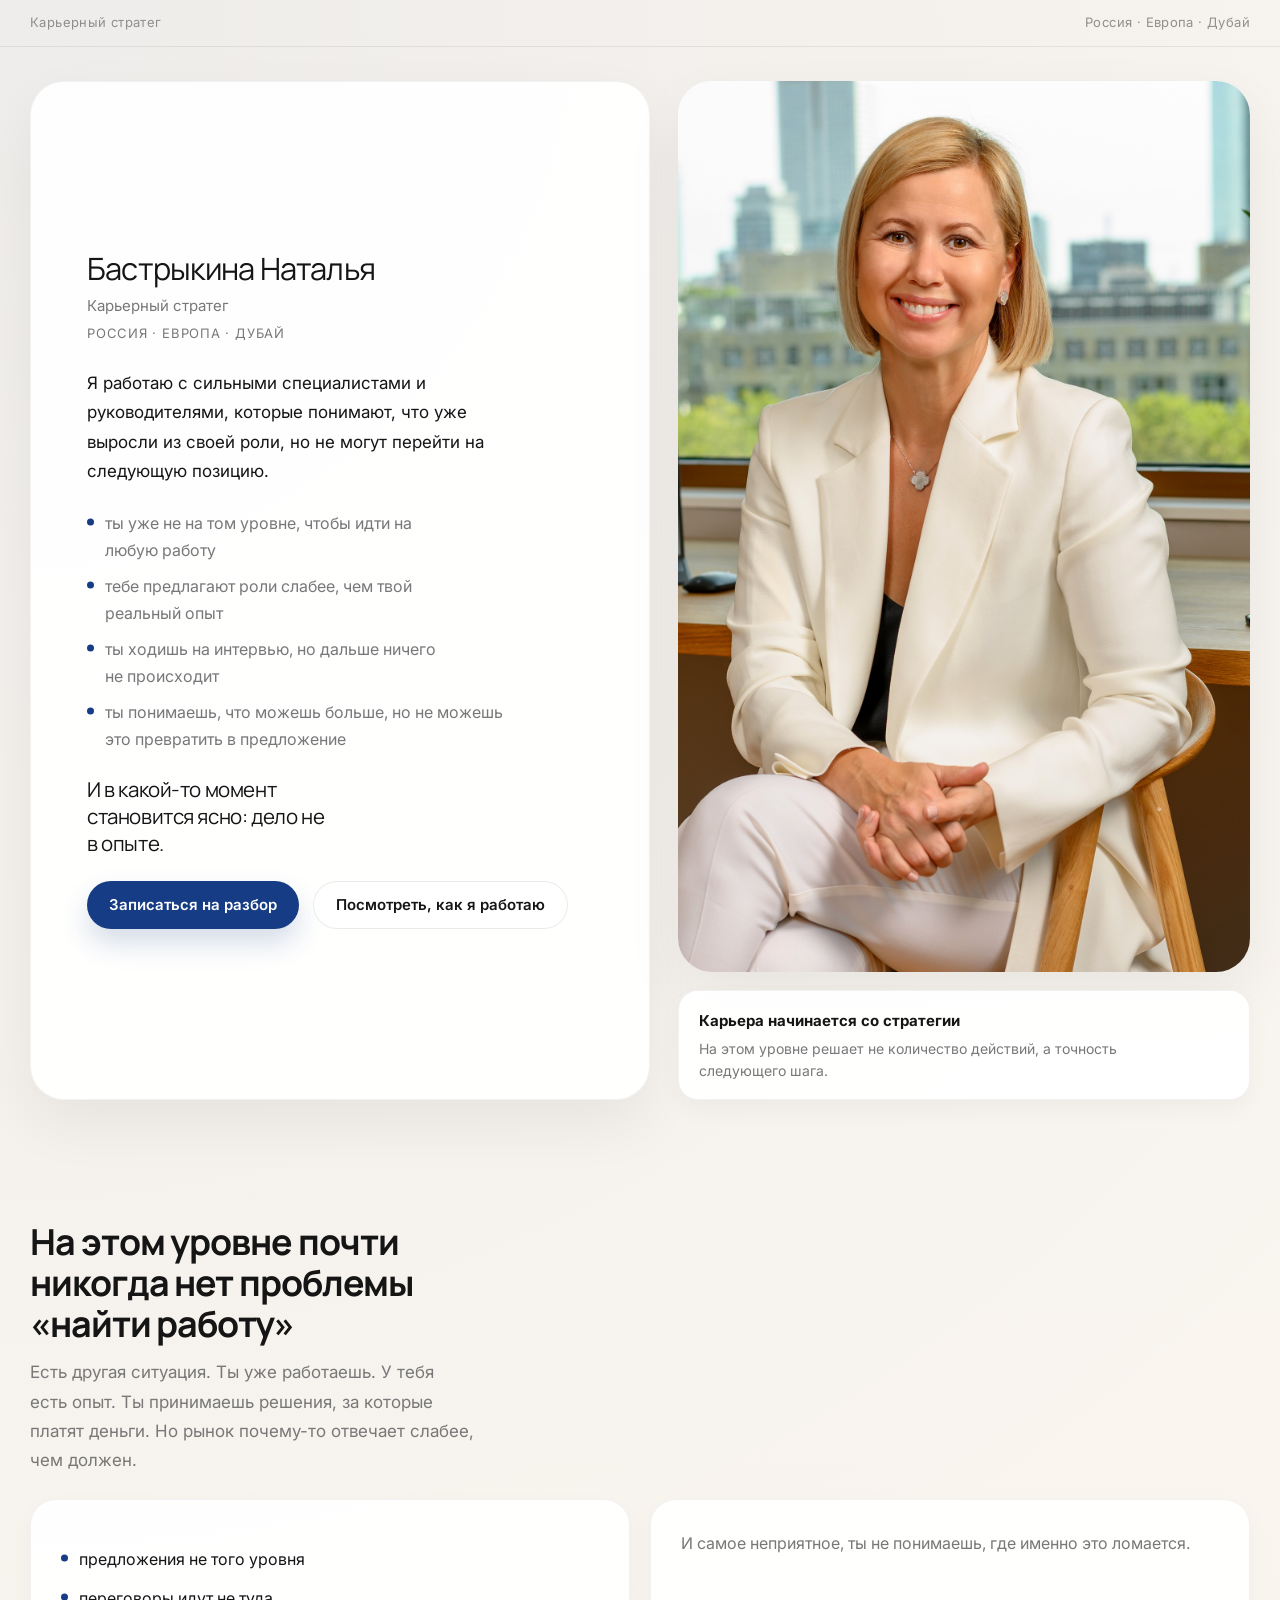
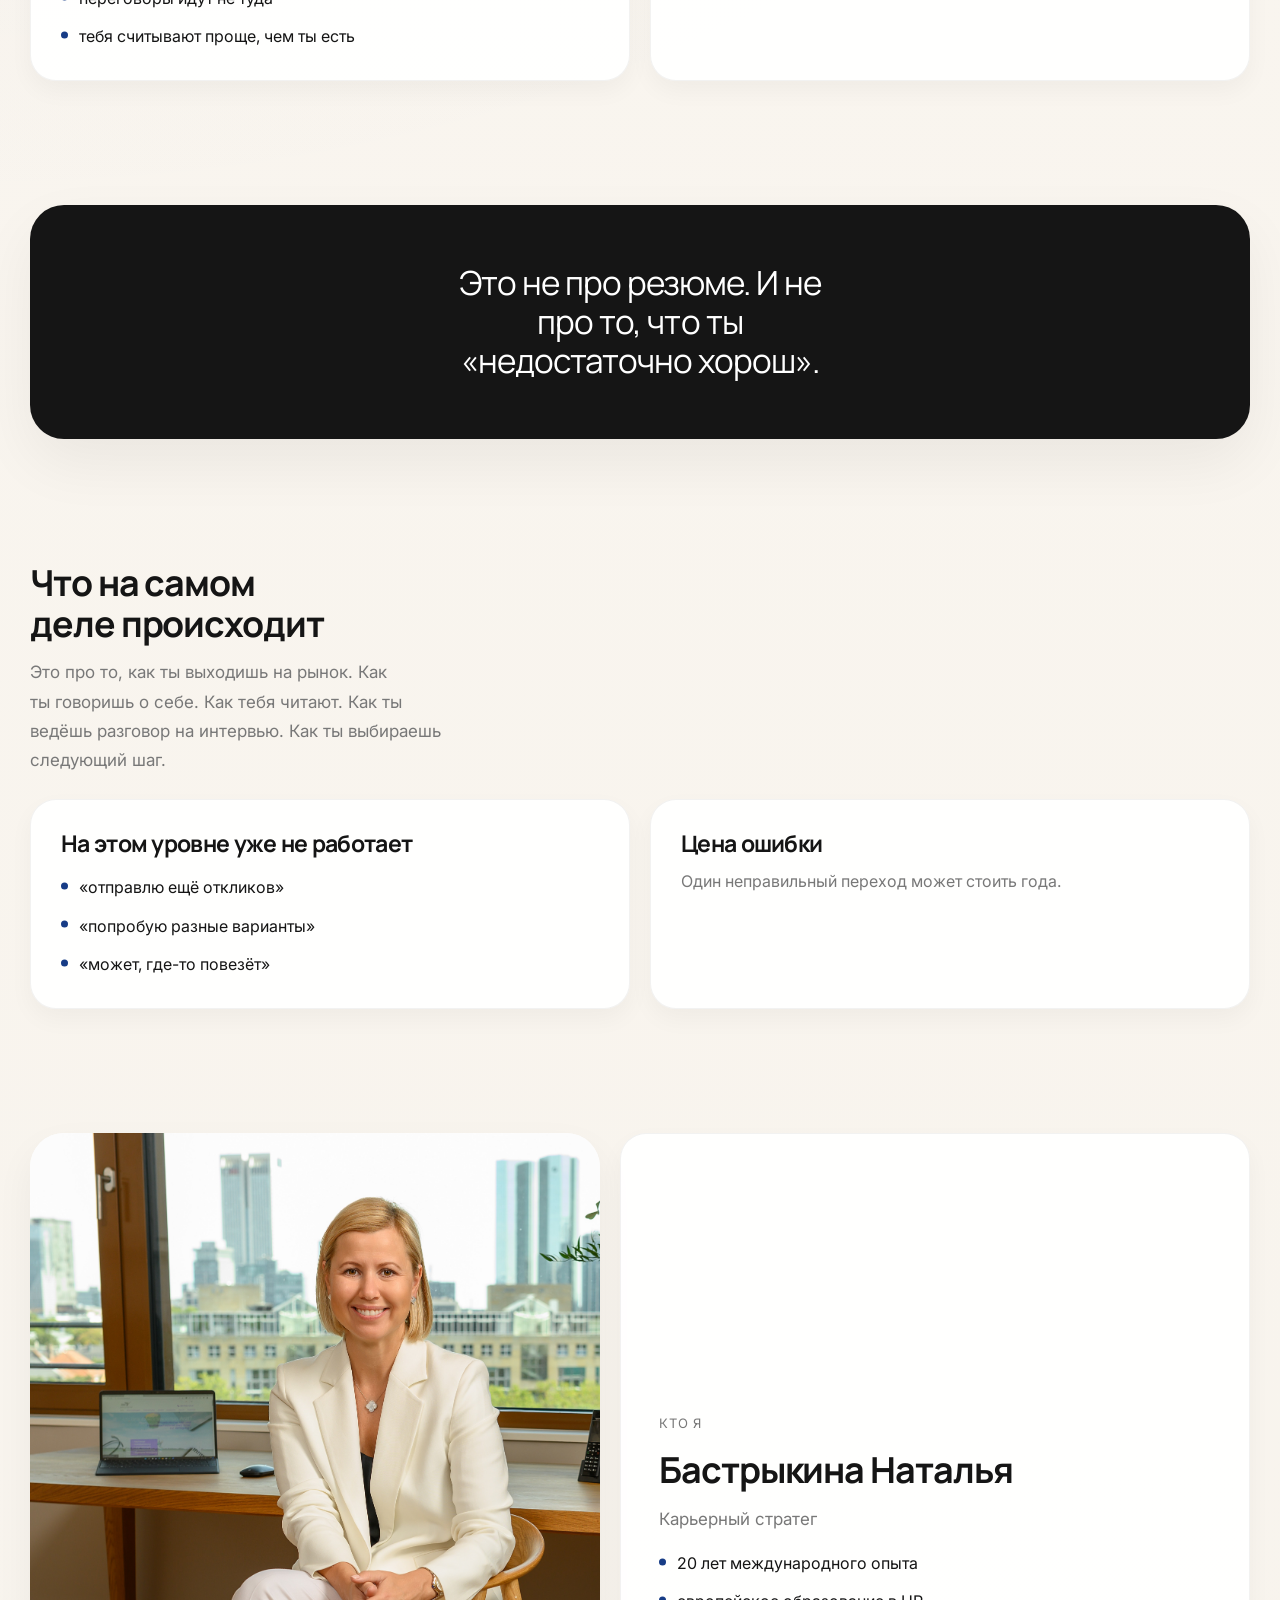
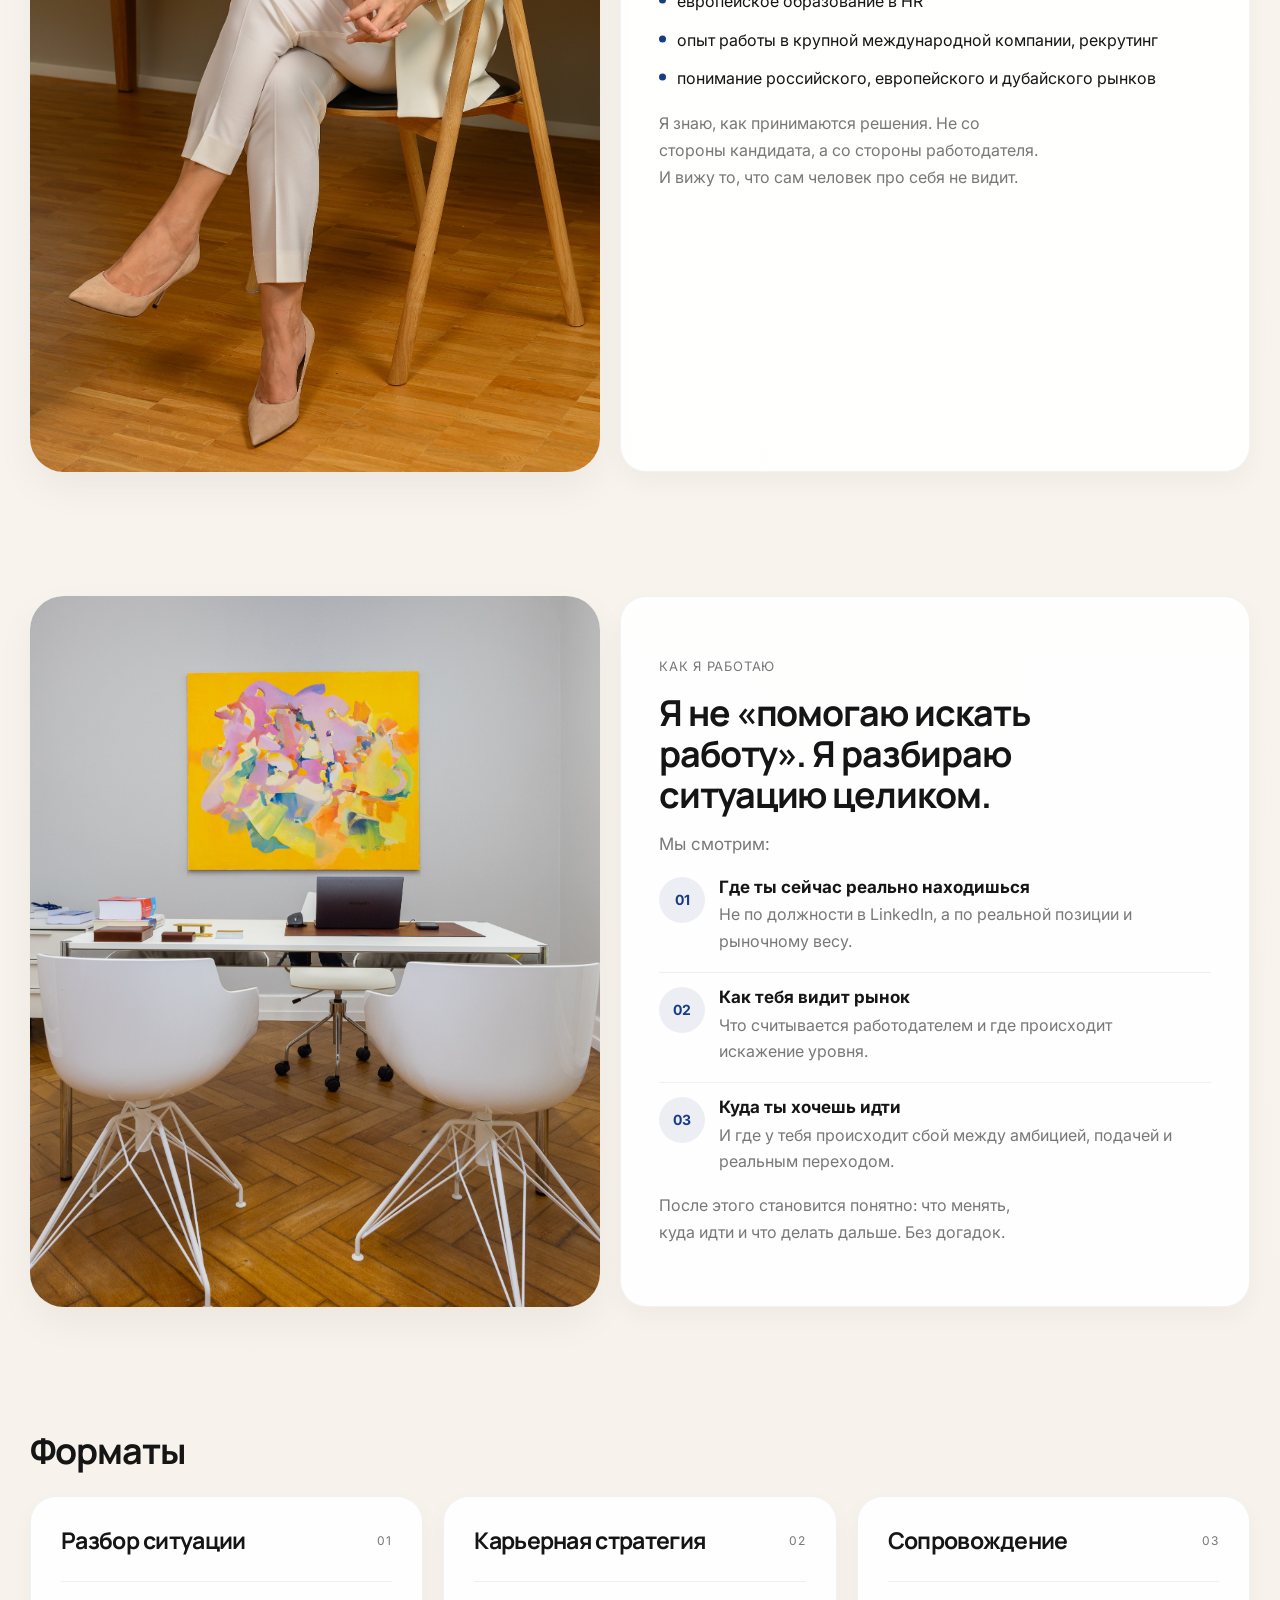
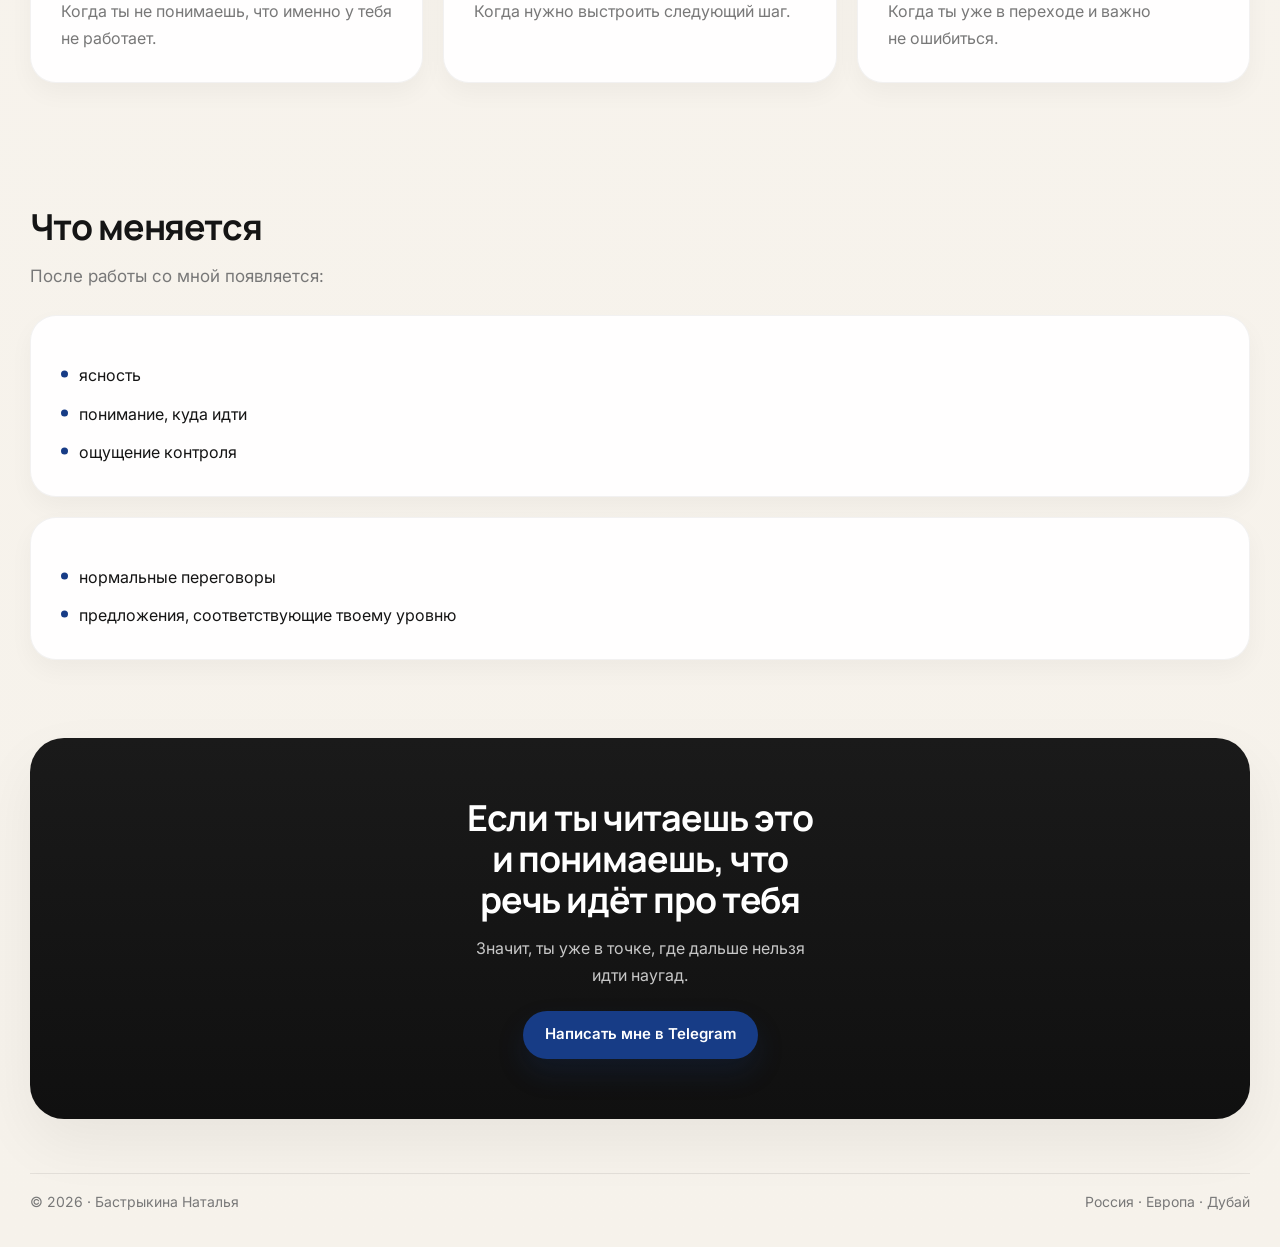
==== commit 9c53f157: "Update index.html" ====
--- a/index.html
+++ b/index.html
@@ -3,11 +3,11 @@
 <head>
   <meta charset="utf-8">
   <meta name="viewport" content="width=device-width, initial-scale=1, viewport-fit=cover">
-  <title>Бастрыкина Наталья · Карьерная стратегия</title>
-  <meta name="description" content="Бастрыкина Наталья. Карьерная стратегия для middle, senior специалистов и руководителей. Россия, Европа, Дубай.">
-
-  <meta property="og:title" content="Бастрыкина Наталья · Карьерная стратегия">
-  <meta property="og:description" content="Карьера начинается со стратегии. Для middle, senior специалистов и руководителей.">
+  <title>Бастрыкина Наталья · Карьерный стратег</title>
+  <meta name="description" content="Бастрыкина Наталья. Карьерный стратег для сильных специалистов и руководителей. Россия, Европа, Дубай.">
+
+  <meta property="og:title" content="Бастрыкина Наталья · Карьерный стратег">
+  <meta property="og:description" content="Я работаю с сильными специалистами и руководителями, которые понимают, что уже выросли из своей роли, но не могут перейти на следующую позицию.">
   <meta property="og:image" content="photo_hero.jpg">
   <meta property="og:type" content="website">
   <meta property="og:url" content="https://yourname.github.io/your-repo/">
@@ -22,9 +22,8 @@
       --surface: rgba(255,255,255,0.94);
       --surface-solid: #ffffff;
       --text: #151515;
-      --muted: #7a7a7a;
+      --muted: #787878;
       --line: rgba(21,21,21,0.08);
-      --line-strong: rgba(21,21,21,0.14);
       --accent: #173c86;
       --accent-dark: #12306c;
       --accent-soft: rgba(23,60,134,0.08);
@@ -35,8 +34,8 @@
       --radius-lg: 26px;
       --radius-md: 18px;
       --max: 1220px;
-      --content: 740px;
-      --measure: 36ch;
+      --content: 760px;
+      --measure: 38ch;
     }
 
     * {
@@ -54,7 +53,7 @@
       background:
         radial-gradient(circle at top left, rgba(23,60,134,0.05), transparent 30%),
         linear-gradient(180deg, #faf6f0 0%, var(--bg) 100%);
-      line-height: 1.64;
+      line-height: 1.66;
       -webkit-font-smoothing: antialiased;
       text-rendering: optimizeLegibility;
     }
@@ -71,7 +70,6 @@
 
     p, li, summary, span {
       overflow-wrap: break-word;
-      hyphens: auto;
       text-wrap: pretty;
     }
 
@@ -104,22 +102,22 @@
     }
 
     h1 {
-      font-size: clamp(29px, 3vw, 41px);
+      font-size: clamp(30px, 3.2vw, 44px);
+      line-height: 1.12;
+      max-width: 14ch;
+      margin-bottom: 18px;
+    }
+
+    h2 {
+      font-size: clamp(25px, 2.8vw, 38px);
       line-height: 1.14;
-      max-width: 15ch;
-      margin-bottom: 18px;
-    }
-
-    h2 {
-      font-size: clamp(24px, 2.7vw, 36px);
-      line-height: 1.16;
       max-width: 18ch;
       margin-bottom: 14px;
     }
 
     h3 {
-      font-size: clamp(19px, 1.8vw, 23px);
-      line-height: 1.22;
+      font-size: clamp(20px, 1.8vw, 24px);
+      line-height: 1.2;
       margin-bottom: 10px;
     }
 
@@ -133,13 +131,13 @@
 
     .hero-shell {
       display: grid;
-      grid-template-columns: 1.05fr 0.95fr;
+      grid-template-columns: 1.04fr 0.96fr;
       gap: 28px;
       align-items: stretch;
     }
 
     .hero-copy {
-      min-height: 710px;
+      min-height: 730px;
       border-radius: var(--radius-xl);
       padding: 62px 56px;
       background: var(--surface);
@@ -156,52 +154,76 @@
 
     .hero-name {
       font-family: "Manrope", "Inter", sans-serif;
-      font-size: clamp(27px, 2.2vw, 34px);
-      line-height: 1.15;
+      font-size: clamp(28px, 2.4vw, 36px);
+      line-height: 1.12;
       letter-spacing: -0.025em;
       margin: 0 0 8px;
     }
 
-    .hero-slogan {
-      font-size: clamp(16px, 1.2vw, 18px);
-      line-height: 1.58;
-      color: var(--muted);
-      margin: 0;
-    }
-
     .hero-role {
+      font-size: 15px;
+      line-height: 1.55;
+      color: var(--muted);
+      margin: 0 0 6px;
+    }
+
+    .hero-geo {
       font-size: 13px;
-      line-height: 1.6;
-      color: var(--muted);
-      margin-bottom: 18px;
+      line-height: 1.55;
+      color: var(--muted);
       text-transform: uppercase;
       letter-spacing: 0.06em;
-    }
-
-    .hero-title .line {
-      display: block;
+      margin: 0;
     }
 
     .hero-lead {
       max-width: var(--measure);
-      color: var(--muted);
-      font-size: clamp(16px, 1.18vw, 18px);
-      line-height: 1.78;
-      margin-bottom: 28px;
-    }
-
-    .hero-note {
-      max-width: 40ch;
-      color: var(--muted);
-      font-size: 15px;
-      line-height: 1.6;
+      color: var(--text);
+      font-size: clamp(17px, 1.25vw, 19px);
+      line-height: 1.72;
+      margin-bottom: 24px;
+    }
+
+    .hero-points {
+      margin: 0 0 24px;
+      padding: 0;
+      list-style: none;
+      display: grid;
+      gap: 10px;
+      max-width: 42ch;
+    }
+
+    .hero-points li {
+      position: relative;
+      padding-left: 18px;
+      color: var(--muted);
+    }
+
+    .hero-points li::before {
+      content: "";
+      position: absolute;
+      left: 0;
+      top: 0.74em;
+      width: 7px;
+      height: 7px;
+      border-radius: 999px;
+      background: var(--accent);
+      transform: translateY(-50%);
+    }
+
+    .hero-closing {
+      max-width: 24ch;
+      font-family: "Manrope", "Inter", sans-serif;
+      font-size: clamp(18px, 1.6vw, 22px);
+      line-height: 1.32;
+      letter-spacing: -0.02em;
+      margin: 0 0 24px;
     }
 
     .cta-row {
       display: flex;
       flex-wrap: wrap;
       gap: 14px;
-      margin-bottom: 16px;
     }
 
     .btn {
@@ -238,7 +260,7 @@
     }
 
     .hero-media {
-      min-height: 710px;
+      min-height: 730px;
       display: grid;
       grid-template-rows: 1fr auto;
       gap: 18px;
@@ -280,7 +302,7 @@
     }
 
     .section {
-      padding: 60px 0;
+      padding: 62px 0;
     }
 
     .section-head {
@@ -295,8 +317,7 @@
       line-height: 1.72;
     }
 
-    .split-2,
-    .split-3,
+    .grid,
     .image-text,
     .photo-section,
     .results-wrap,
@@ -305,11 +326,11 @@
       gap: 20px;
     }
 
-    .split-2 {
+    .grid-2 {
       grid-template-columns: repeat(2, minmax(0, 1fr));
     }
 
-    .split-3 {
+    .grid-3 {
       grid-template-columns: repeat(3, minmax(0, 1fr));
     }
 
@@ -324,7 +345,8 @@
       border-radius: var(--radius-lg);
     }
 
-    .box {
+    .box,
+    .service {
       padding: 30px;
     }
 
@@ -371,14 +393,13 @@
     }
 
     .statement-band p {
-      max-width: 18ch;
+      max-width: 19ch;
       margin: 0 auto;
       text-align: center;
       font-family: "Manrope", sans-serif;
       font-size: clamp(24px, 2.6vw, 35px);
       line-height: 1.18;
       letter-spacing: -0.03em;
-      text-wrap: balance;
     }
 
     .image-text,
@@ -464,15 +485,6 @@
       line-height: 1.64;
     }
 
-    .services {
-      grid-template-columns: repeat(3, minmax(0, 1fr));
-    }
-
-    .service {
-      padding: 30px 28px;
-      min-height: 100%;
-    }
-
     .service-top {
       display: flex;
       justify-content: space-between;
@@ -499,10 +511,6 @@
       line-height: 1.44;
     }
 
-    .results-wrap {
-      grid-template-columns: 1fr 1fr;
-    }
-
     .faq {
       display: grid;
       gap: 14px;
@@ -517,8 +525,7 @@
       list-style: none;
       font-weight: 600;
       font-size: 18px;
-      line-height: 1.4;
-      text-wrap: pretty;
+      line-height: 1.42;
     }
 
     .faq summary::-webkit-details-marker {
@@ -530,7 +537,7 @@
     }
 
     .final {
-      padding: 14px 0 54px;
+      padding: 16px 0 54px;
     }
 
     .final-box {
@@ -552,7 +559,7 @@
       max-width: 42ch;
       margin: 0 auto 22px;
       color: rgba(255,255,255,0.76);
-      line-height: 1.68;
+      line-height: 1.7;
     }
 
     .footer {
@@ -574,13 +581,13 @@
       .hero-shell,
       .image-text,
       .photo-section,
+      .grid-3,
       .services,
-      .results-wrap,
-      .split-3 {
+      .results-wrap {
         grid-template-columns: 1fr;
       }
 
-      .split-2 {
+      .grid-2 {
         grid-template-columns: 1fr;
       }
 
@@ -701,111 +708,130 @@
   <header class="hero wrap" id="home">
     <div class="hero-shell">
       <div class="hero-copy">
-
         <div class="hero-brand">
           <p class="hero-name">Бастрыкина Наталья</p>
-          <p class="hero-slogan">Карьера начинается со стратегии</p>
+          <p class="hero-role">Карьерный стратег</p>
+          <p class="hero-geo">Россия · Европа · Дубай</p>
         </div>
 
-        <p class="hero-role">Карьерный стратег</p>
-
-        <h1 class="hero-title">
-          <span class="line">Для middle, senior</span>
-          <span class="line">специалистов</span>
-          <span class="line">и руководителей</span>
-        </h1>
-
         <p class="hero-lead">
-          Не поиск работы, а карьерная стратегия следующего уровня.
-          Следующий карьерный шаг либо усиливает позицию, доход и масштаб,
-          либо фиксирует текущий уровень. Работаю с переходами, которые
-          строятся осмысленно и стратегически, а не хаотично.
+          Я работаю с сильными специалистами и руководителями,
+          которые понимают, что уже выросли из своей роли,
+          но не могут перейти на следующую позицию.
         </p>
 
+        <ul class="hero-points">
+          <li>ты уже не на том уровне, чтобы идти на любую работу</li>
+          <li>тебе предлагают роли слабее, чем твой реальный опыт</li>
+          <li>ты ходишь на интервью, но дальше ничего не происходит</li>
+          <li>ты понимаешь, что можешь больше, но не можешь это превратить в предложение</li>
+        </ul>
+
+        <p class="hero-closing">
+          И в какой-то момент становится ясно:
+          дело не в опыте.
+        </p>
+
         <div class="cta-row">
-          <a class="btn btn-primary" href="https://t.me/YOUR_TELEGRAM_LINK" rel="noopener">Записаться на консультацию</a>
-          <a class="btn btn-secondary" href="#services">Посмотреть форматы работы</a>
-        </div>
-
-        <div class="hero-note">
-          Россия, Европа, Дубай. Без хаотичных переходов, бессистемных решений и шагов, которые не усиливают вашу позицию.
+          <a class="btn btn-primary" href="https://t.me/YOUR_TELEGRAM_LINK" rel="noopener">Записаться на разбор</a>
+          <a class="btn btn-secondary" href="#approach">Посмотреть, как я работаю</a>
         </div>
       </div>
 
       <div class="hero-media">
         <div class="hero-photo">
-          <img src="photo_hero.jpg" alt="Бастрыкина Наталья. Карьерная стратегия для middle, senior специалистов и руководителей">
+          <img src="photo_hero.jpg" alt="Бастрыкина Наталья. Карьерный стратег">
         </div>
 
         <div class="hero-tag">
-          <strong>Следующий уровень выстраивают</strong>
-          <span>Здесь не сопровождается поиск. Здесь собирается логика перехода, которая работает на ваш следующий уровень.</span>
+          <strong>Карьера начинается со стратегии</strong>
+          <span>На этом уровне решает не количество действий, а точность следующего шага.</span>
         </div>
       </div>
     </div>
   </header>
 
-  <section class="section wrap" id="entry">
+  <section class="section wrap" id="problem">
     <div class="section-head">
-      <h2>Вы уже в игре. Но следующий шаг не берут случайно.</h2>
+      <h2>На этом уровне почти никогда нет проблемы «найти работу»</h2>
       <p class="section-intro">
-        На уровнях middle, senior и управления вопрос редко в том, чтобы просто двигаться дальше. Вопрос в том, чтобы двигаться в правильную сторону, в правильной роли и с усилением своей позиции на рынке.
+        Есть другая ситуация. Ты уже работаешь. У тебя есть опыт. Ты принимаешь решения, за которые платят деньги. Но рынок почему-то отвечает слабее, чем должен.
       </p>
     </div>
 
-    <div class="split-2">
+    <div class="grid grid-2">
       <div class="box">
-        <h3>Что часто происходит на практике</h3>
         <ul class="list">
-          <li>карьерные переходы делаются ситуативно, а не стратегически</li>
-          <li>рост есть, но он не всегда усиливает статус, доход и влияние</li>
-          <li>рынок предлагает шаги ниже реального уровня специалиста</li>
-          <li>сильный опыт не превращается в сильное позиционирование</li>
-          <li>решения принимаются слишком поздно и в режиме реакции</li>
+          <li>предложения не того уровня</li>
+          <li>переговоры идут не туда</li>
+          <li>тебя считывают проще, чем ты есть</li>
         </ul>
       </div>
 
       <div class="box">
-        <h3>Почему это происходит</h3>
+        <p>
+          И самое неприятное, ты не понимаешь, где именно это ломается.
+        </p>
+      </div>
+    </div>
+  </section>
+
+  <section class="section wrap" id="reality">
+    <div class="statement-band">
+      <p>Это не про резюме. И не про то, что ты «недостаточно хорош».</p>
+    </div>
+  </section>
+
+  <section class="section wrap" id="what-happens">
+    <div class="section-head">
+      <h2>Что на самом деле происходит</h2>
+      <p class="section-intro">
+        Это про то, как ты выходишь на рынок. Как ты говоришь о себе. Как тебя читают. Как ты ведёшь разговор на интервью. Как ты выбираешь следующий шаг.
+      </p>
+    </div>
+
+    <div class="grid grid-2">
+      <div class="box">
+        <h3>На этом уровне уже не работает</h3>
         <ul class="list">
-          <li>следующий шаг строится без ясной стратегии</li>
-          <li>рынок считывается поверхностно, а не системно</li>
-          <li>карьерный рост не собран как единая траектория</li>
-          <li>человек действует как хороший исполнитель, а не как игрок</li>
-          <li>уровень специалиста выше, чем его текущая рыночная подача</li>
+          <li>«отправлю ещё откликов»</li>
+          <li>«попробую разные варианты»</li>
+          <li>«может, где-то повезёт»</li>
         </ul>
       </div>
+
+      <div class="box">
+        <h3>Цена ошибки</h3>
+        <p>
+          Один неправильный переход может стоить года.
+        </p>
+      </div>
     </div>
   </section>
 
-  <section class="section wrap" id="statement">
-    <div class="statement-band">
-      <p>Следующий карьерный уровень не берут хаотично. Его выстраивают стратегически.</p>
-    </div>
-  </section>
-
-  <section class="section wrap" id="market">
-    <div class="section-head">
-      <h2>Как на самом деле работает рынок на сильных уровнях</h2>
-      <p class="section-intro">
-        На этих уровнях недостаточно просто быть хорошим специалистом. Рынок смотрит на вашу роль, вес, траекторию, контекст и то, как вы позиционируете себя внутри системы.
-      </p>
-    </div>
-
-    <div class="split-3">
-      <div class="box">
-        <h3>Позиция</h3>
-        <p>Рынок считывает не только опыт, но и вашу позицию. На каком уровне вы себя подаёте, какую роль занимаете в глазах работодателя и насколько последовательно вы выстроены как профессионал.</p>
-      </div>
-
-      <div class="box">
-        <h3>Стратегия</h3>
-        <p>Сильный уровень требует не большего количества действий, а лучшей логики перехода. Без стратегии даже хороший опыт может привести к шагу, который не усиливает вас.</p>
-      </div>
-
-      <div class="box">
-        <h3>Контекст</h3>
-        <p>Россия, Европа и Дубай считывают кандидатов по-разному. Разные рынки, разные правила, разные ожидания. Следующий сильный ход всегда зависит от конкретного поля игры.</p>
+  <section class="section wrap" id="about">
+    <div class="photo-section">
+      <div class="editorial-image">
+        <img src="photo_natalia.jpg" alt="Бастрыкина Наталья">
+      </div>
+
+      <div class="about-copy">
+        <div class="section-label">Кто я</div>
+        <h2>Бастрыкина Наталья</h2>
+        <p class="section-intro" style="max-width:40ch;">
+          Карьерный стратег
+        </p>
+
+        <ul class="list">
+          <li>20 лет международного опыта</li>
+          <li>европейское образование в HR</li>
+          <li>опыт работы в крупной международной компании, рекрутинг</li>
+          <li>понимание российского, европейского и дубайского рынков</li>
+        </ul>
+
+        <p style="margin-top:18px; color:var(--muted); max-width:38ch;">
+          Я знаю, как принимаются решения. Не со стороны кандидата, а со стороны работодателя. И вижу то, что сам человек про себя не видит.
+        </p>
       </div>
     </div>
   </section>
@@ -813,95 +839,61 @@
   <section class="section wrap" id="approach">
     <div class="image-text">
       <div class="editorial-image">
-        <img src="photo_consult.jpg" alt="Рабочее пространство карьерного стратега">
+        <img src="photo_consult.jpg" alt="Как я работаю">
       </div>
 
       <div class="editorial-copy">
-        <div class="section-label">Подход</div>
-        <h2>Здесь не сопровождается хаотичный поиск. Здесь собирается стратегия следующего уровня.</h2>
-        <p class="section-intro" style="max-width:42ch;">
-          Карьерный переход, это не набор действий. Это система решений. Разбирается текущая позиция, анализируется рынок, определяется сильный сценарий, собирается логика следующего шага.
+        <div class="section-label">Как я работаю</div>
+        <h2>Я не «помогаю искать работу». Я разбираю ситуацию целиком.</h2>
+        <p class="section-intro" style="max-width:40ch;">
+          Мы смотрим:
         </p>
 
         <div class="numbered">
           <div class="numbered-item">
             <div class="num">01</div>
             <div class="num-copy">
-              <strong>Разбор текущей позиции</strong>
-              <span>Анализируется ваш реальный профессиональный уровень, сильные стороны, достижения и то, как вы сейчас выглядите на рынке.</span>
+              <strong>Где ты сейчас реально находишься</strong>
+              <span>Не по должности в LinkedIn, а по реальной позиции и рыночному весу.</span>
             </div>
           </div>
 
           <div class="numbered-item">
             <div class="num">02</div>
             <div class="num-copy">
-              <strong>Анализ рынка и сценариев</strong>
-              <span>Смотрим, какие переходы действительно имеют смысл. Где рынок усиливает вас, а где вы рискуете сделать слабый или случайный шаг.</span>
+              <strong>Как тебя видит рынок</strong>
+              <span>Что считывается работодателем и где происходит искажение уровня.</span>
             </div>
           </div>
 
           <div class="numbered-item">
             <div class="num">03</div>
             <div class="num-copy">
-              <strong>Сборка стратегии</strong>
-              <span>Определяется сильная карьерная логика, усиливается позиционирование и выстраивается следующий шаг так, чтобы он работал в вашу пользу.</span>
+              <strong>Куда ты хочешь идти</strong>
+              <span>И где у тебя происходит сбой между амбицией, подачей и реальным переходом.</span>
             </div>
           </div>
         </div>
-      </div>
-    </div>
-  </section>
-
-  <section class="section wrap" id="results">
-    <div class="section-head">
-      <h2>Что меняется после этой работы</h2>
-      <p class="section-intro">
-        Итог, это не абстрактный набор советов. Итог, это ясная стратегия карьерного движения, более сильная позиция на рынке и понимание, какие шаги действительно усиливают вас.
-      </p>
-    </div>
-
-    <div class="results-wrap">
-      <div class="box">
-        <ul class="list">
-          <li>чёткое понимание своей следующей карьерной траектории</li>
-          <li>понимание своей реальной ценности на рынке</li>
-          <li>ясность, какие роли и переходы действительно ваши</li>
-          <li>структура решений вместо хаотичного движения</li>
-        </ul>
-      </div>
-
-      <div class="box">
-        <ul class="list">
-          <li>более сильное позиционирование и рыночная подача</li>
-          <li>осмысленный переход вместо случайного роста</li>
-          <li>большая уверенность в переговорах и выборе шагов</li>
-          <li>движение к роли, доходу и масштабу, которые соответствуют вашему уровню</li>
-        </ul>
+
+        <p style="margin-top:18px; color:var(--muted); max-width:38ch;">
+          После этого становится понятно: что менять, куда идти и что делать дальше. Без догадок.
+        </p>
       </div>
     </div>
   </section>
 
   <section class="section wrap" id="services">
     <div class="section-head">
-      <h2>Форматы работы</h2>
-      <p class="section-intro">
-        Формат подбирается под задачу и масштаб перехода. Здесь не продаётся “пакет”. Здесь выбирается глубина работы, которая действительно даст сильный результат.
-      </p>
-    </div>
-
-    <div class="services">
+      <h2>Форматы</h2>
+    </div>
+
+    <div class="services grid-3">
       <article class="service">
         <div class="service-top">
-          <h3>Стратегическая консультация</h3>
+          <h3>Разбор ситуации</h3>
           <span class="service-id">01</span>
         </div>
-        <p>Точный разбор текущей точки и следующего хода. Для тех, кому нужна ясность, сильный внешний взгляд и понимание, куда двигаться дальше.</p>
-        <ul class="list">
-          <li>разбор текущей карьерной ситуации</li>
-          <li>анализ рыночного контекста</li>
-          <li>стратегические рекомендации по следующему шагу</li>
-        </ul>
-        <div class="service-note">Точка входа, если нужен быстрый и сильный стратегический разбор.</div>
+        <p>Когда ты не понимаешь, что именно у тебя не работает.</p>
       </article>
 
       <article class="service">
@@ -909,92 +901,53 @@
           <h3>Карьерная стратегия</h3>
           <span class="service-id">02</span>
         </div>
-        <p>Глубокая работа для тех, кто хочет перейти на следующий уровень системно, а не реагировать на рынок ситуативно.</p>
-        <ul class="list">
-          <li>сборка карьерной логики и позиционирования</li>
-          <li>определение сильных сценариев перехода</li>
-          <li>понятный маршрут действий под конкретный рынок</li>
-        </ul>
-        <div class="service-note">Когда нужен не набор советов, а цельная система следующего карьерного хода.</div>
+        <p>Когда нужно выстроить следующий шаг.</p>
       </article>
 
       <article class="service">
         <div class="service-top">
-          <h3>Карьерное сопровождение</h3>
+          <h3>Сопровождение</h3>
           <span class="service-id">03</span>
         </div>
-        <p>Формат для тех, кто уже находится в активном переходе и хочет пройти его точнее, спокойнее и с усилением своей позиции.</p>
+        <p>Когда ты уже в переходе и важно не ошибиться.</p>
+      </article>
+    </div>
+  </section>
+
+  <section class="section wrap" id="results">
+    <div class="section-head">
+      <h2>Что меняется</h2>
+      <p class="section-intro">
+        После работы со мной появляется:
+      </p>
+    </div>
+
+    <div class="results-wrap">
+      <div class="box">
         <ul class="list">
-          <li>подготовка к ключевым этапам перехода</li>
-          <li>стратегия коммуникации с рынком</li>
-          <li>разбор переговоров, предложений и решений</li>
+          <li>ясность</li>
+          <li>понимание, куда идти</li>
+          <li>ощущение контроля</li>
         </ul>
-        <div class="service-note">Когда нужен не разовый совет, а сильный стратегический партнёр на этапе перехода.</div>
-      </article>
-    </div>
-  </section>
-
-  <section class="section wrap" id="about">
-    <div class="photo-section">
-      <div class="editorial-image">
-        <img src="photo_natalia.jpg" alt="Бастрыкина Наталья. Фото эксперта">
-      </div>
-
-      <div class="about-copy">
-        <div class="section-label">Обо мне</div>
-        <h2>Работа строится на стыке стратегии, рынка и профессионального позиционирования</h2>
-        <p class="section-intro" style="max-width:42ch;">
-          Бастрыкина Наталья. Карьерный стратег. Работаю с middle, senior специалистами и руководителями, которым важно не просто двигаться дальше, а усиливать свою позицию на рынке через сильную карьерную логику и стратегию.
-        </p>
+      </div>
+
+      <div class="box">
         <ul class="list">
-          <li>карьера рассматривается как система, а не как набор отдельных действий</li>
-          <li>работа строится с позиционированием, траекторией и силой следующего хода</li>
-          <li>учитываются различия рынков России, Европы и Дубая</li>
-          <li>собирается не “переход любой ценой”, а переход, который усиливает вас</li>
+          <li>нормальные переговоры</li>
+          <li>предложения, соответствующие твоему уровню</li>
         </ul>
       </div>
-    </div>
-  </section>
-
-  <section class="section wrap" id="faq">
-    <div class="section-head">
-      <h2>Частые вопросы</h2>
-      <p class="section-intro">
-        Коротко о том, что обычно важно понять до начала работы.
-      </p>
-    </div>
-
-    <div class="faq">
-      <details>
-        <summary>Это только про смену работы?</summary>
-        <p>Нет. Это про карьерную стратегию шире. Про следующий шаг, усиление позиции, выбор правильного рынка, повышение дохода, изменение роли и осмысленную траекторию роста.</p>
-      </details>
-
-      <details>
-        <summary>Это подходит только тем, кто хочет работать в Европе или Дубае?</summary>
-        <p>Нет. Работа строится как под российский рынок, так и под европейский и дубайский контекст. Всё зависит от вашей цели, уровня и того, где следующий шаг будет для вас сильнее.</p>
-      </details>
-
-      <details>
-        <summary>Если я уже двигаюсь, зачем мне стратегия?</summary>
-        <p>Потому что движение и усиление, это не одно и то же. На сильных уровнях важен не просто следующий шаг, а его качество, направление и рыночный эффект.</p>
-      </details>
-
-      <details>
-        <summary>С чего лучше начать?</summary>
-        <p>Логично начинать со стратегической консультации. Она даёт картину целиком, убирает хаос и показывает, какой формат работы действительно нужен именно вам.</p>
-      </details>
     </div>
   </section>
 
   <section class="final wrap" id="final">
     <div class="final-box">
-      <h2>Когда следующий шаг выстроен стратегически, карьера перестаёт зависеть от случайности</h2>
+      <h2>Если ты читаешь это и понимаешь, что речь идёт про тебя</h2>
       <p>
-        Если важно не просто двигаться дальше, а усиливать свою роль, доход и профессиональные возможности, значит следующий карьерный ход должен собираться как стратегия.
+        Значит, ты уже в точке, где дальше нельзя идти наугад.
       </p>
       <div class="cta-row" style="justify-content:center; margin-bottom:0;">
-        <a class="btn btn-primary" href="https://t.me/YOUR_TELEGRAM_LINK" rel="noopener">Записаться на консультацию</a>
+        <a class="btn btn-primary" href="https://t.me/YOUR_TELEGRAM_LINK" rel="noopener">Написать мне в Telegram</a>
       </div>
     </div>
   </section>
